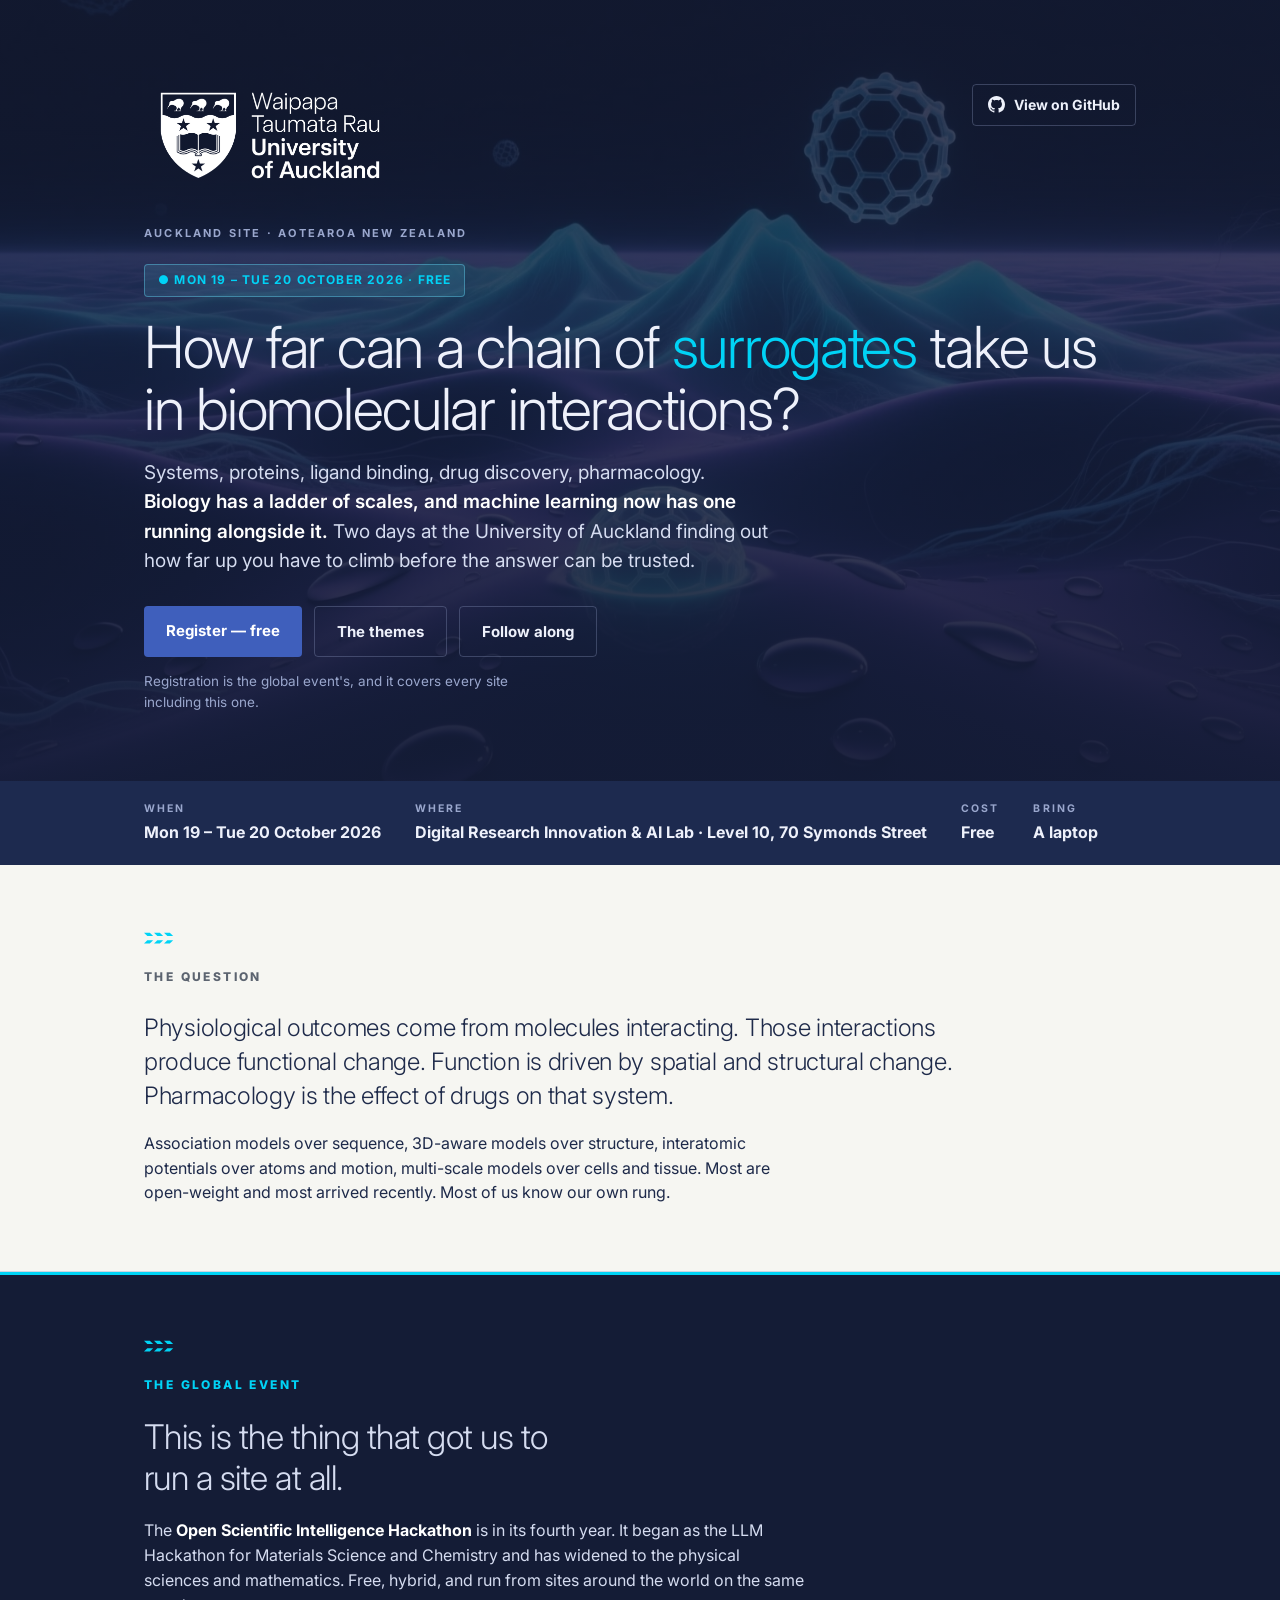
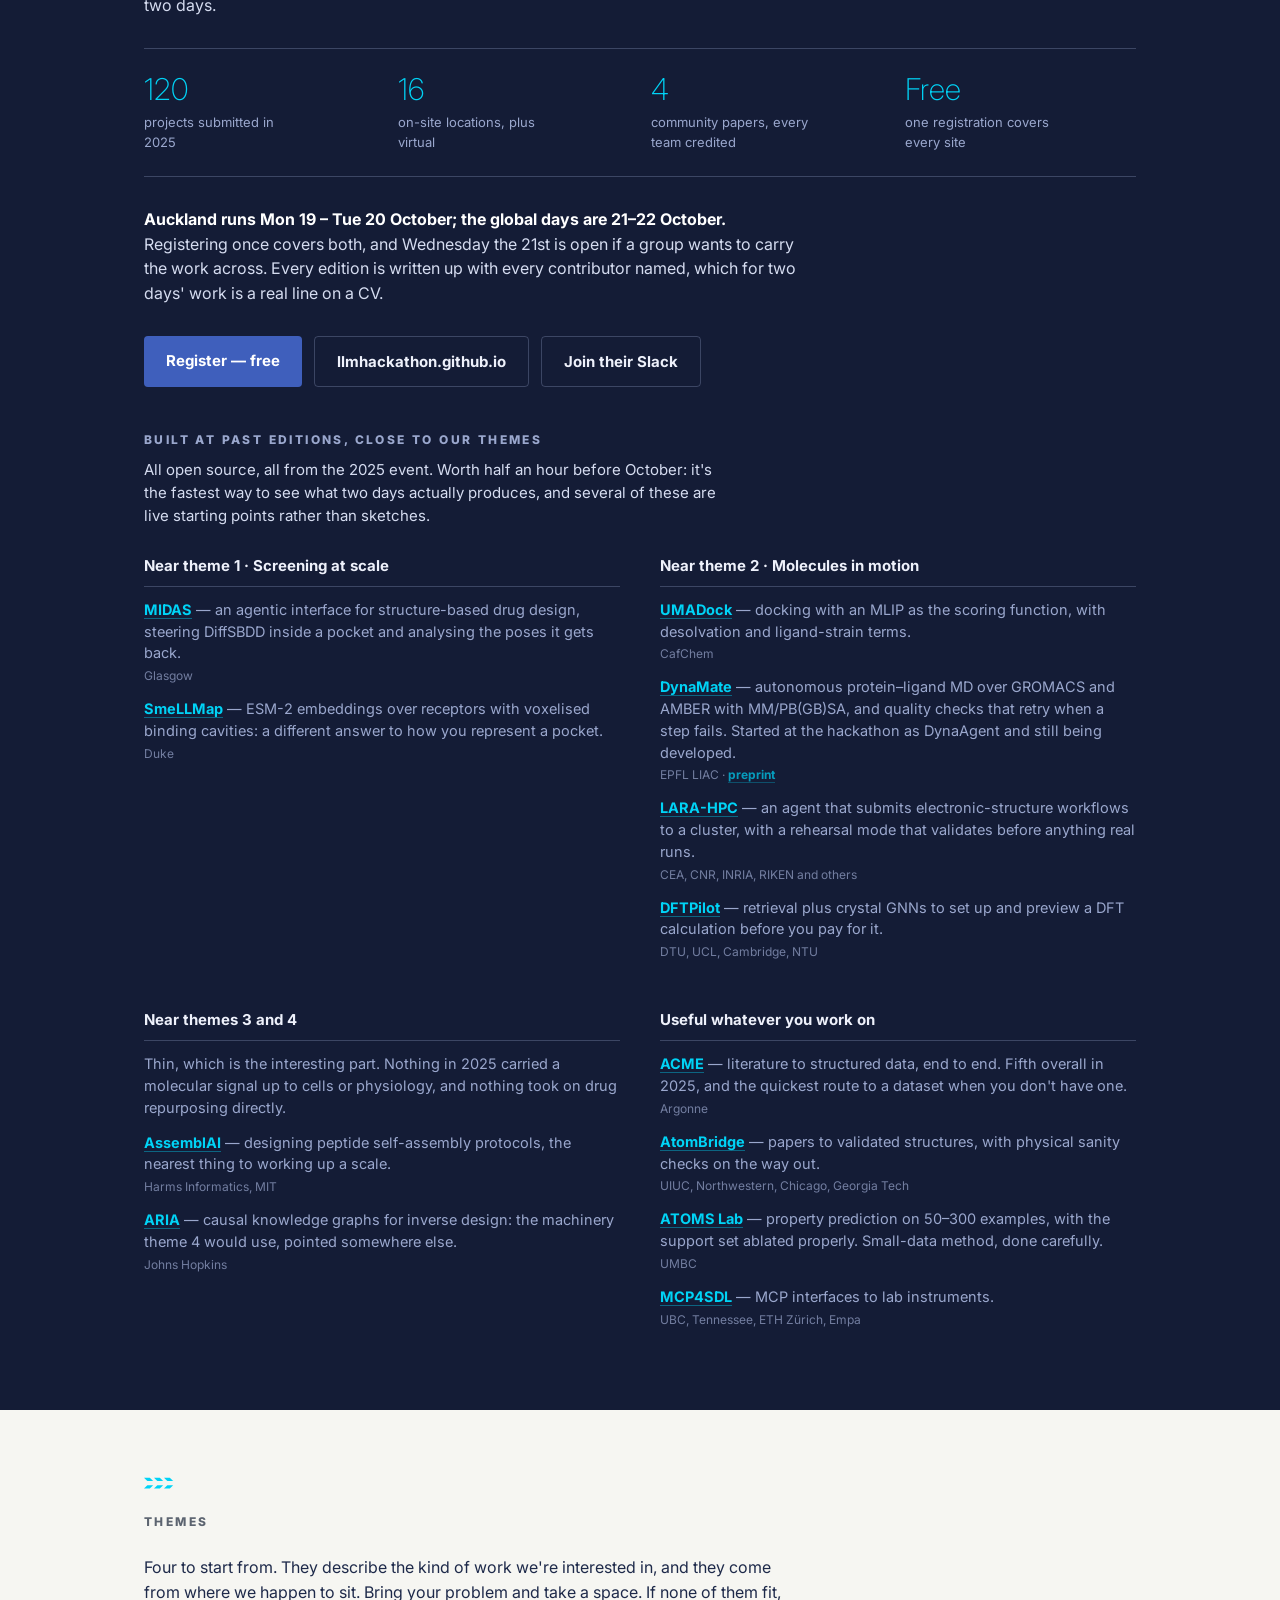
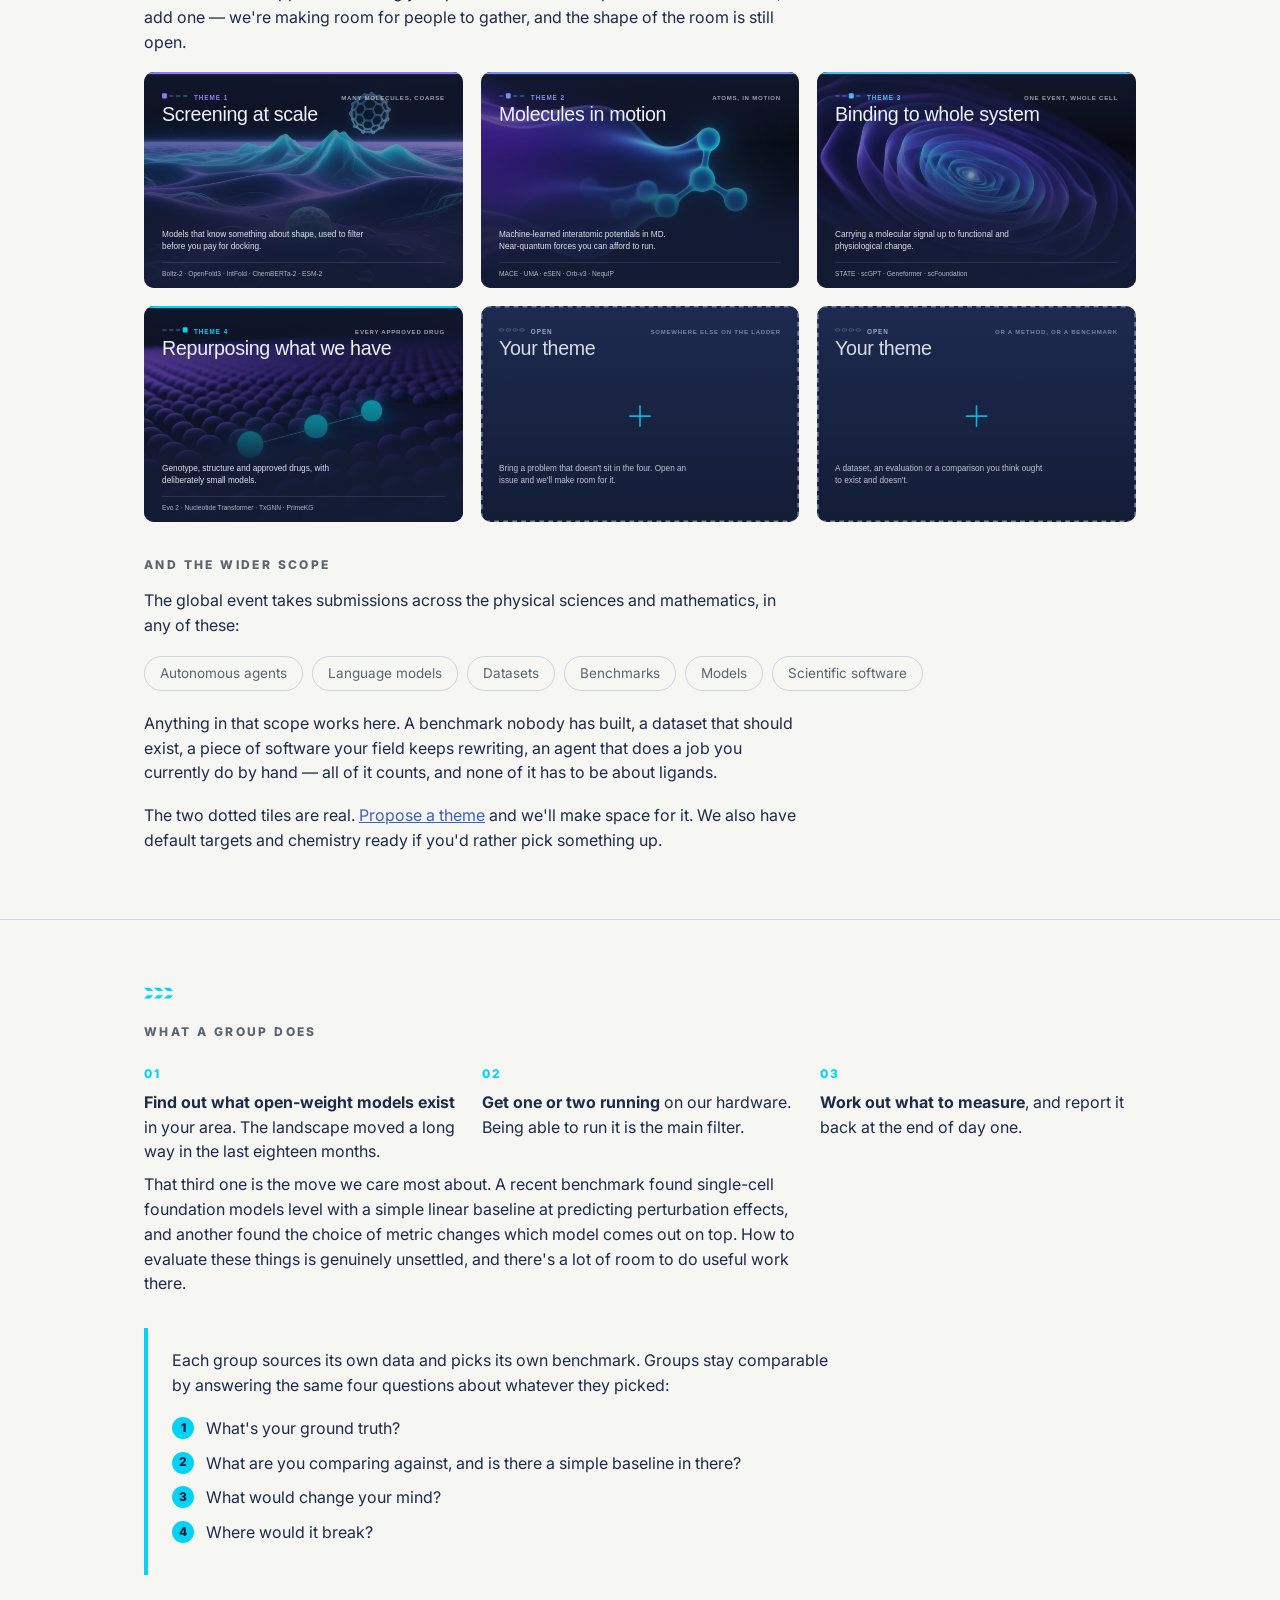
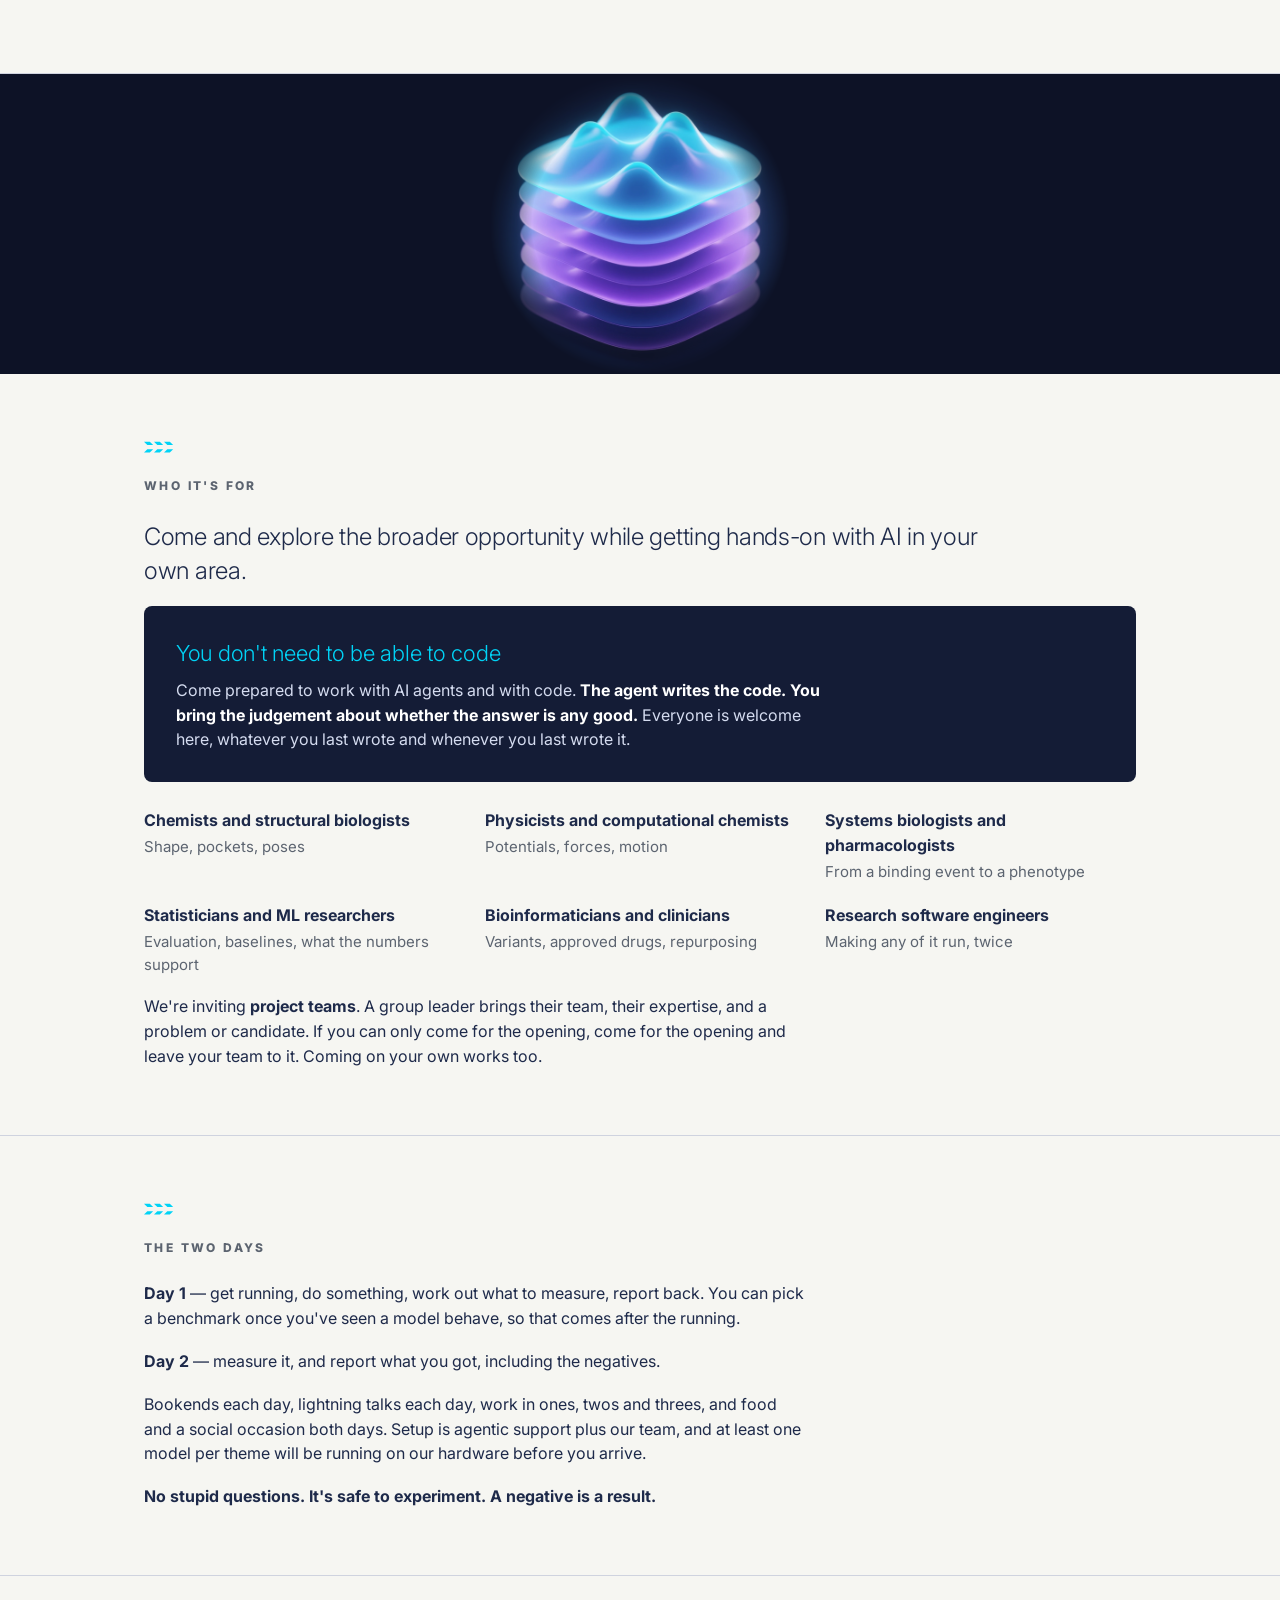
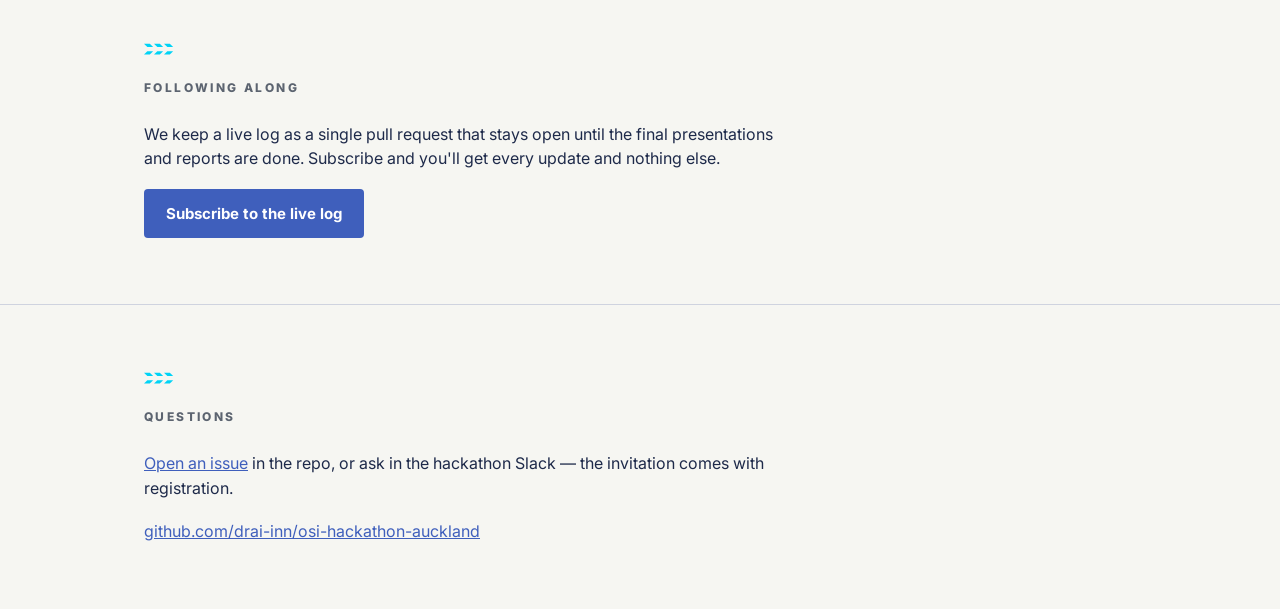
==== outreach/site/index.html @ de449577 "One rule for the page's sections, and a repo link at the top Four of nine sections had no id, attrib" ====
<!DOCTYPE html>
<html lang="en">
<head>
<meta charset="utf-8">
<meta name="viewport" content="width=device-width, initial-scale=1">
<title>OSI Hackathon — Auckland Hub</title>
<meta name="description" content="Can AI tell two near-identical drug targets apart? The Auckland hub of the global Open Scientific Intelligence Hackathon, 19–20 October 2026.">
<link rel="preconnect" href="https://fonts.googleapis.com">
<link href="https://fonts.googleapis.com/css2?family=Inter:wght@200;300;400;600;700;800&display=swap" rel="stylesheet">
<style>
/* Palette and type inherited from llmhackathon.github.io — see ../brand/README.md */
:root{
  --panel-bg:#141C36;
  --void:#141C36; --void-deep:#0D1226; --void-panel:#1D2A4F;
  --bg-top:#F6F6F2; --bg-bot:#DFE3EE;
  --ink:#1E2A4A; --ink-deep:#142042; --ink-soft:#5C6470;
  --on-void:#EEF1FB; --on-void-soft:#9AA7CD; --line-on-void:rgba(154,167,205,.30);
  --line:rgba(186,193,214,.65);
  --action:#3F5FBC; --action-hover:#314C98; --on-action:#fff; --gold:#C79A4D;
  --uoa-navy:#0C0C48; --south:#00D3F6; --south-soft:#5EC9E8;
  --font:Inter,"Helvetica Neue",Arial,sans-serif;
}
/* The dark surfaces stay dark in both modes; what flips is the page ground and
   the ink on it. A logo sitting on a surface that flips has to flip with it —
   see .uoa-logo-swap below. The one on the hero does not, because the hero is
   dark either way. */
@media (prefers-color-scheme: dark){
  :root{
    --bg-top:#0E1630; --bg-bot:#0A1024;
    --ink:#E3E9F8; --ink-deep:#F3F6FF; --ink-soft:#97A4C8;
    --line:rgba(154,167,205,.22);
    /* The accent goes light in dark mode, so the text on it has to go dark. */
    --action:#5EC9E8; --action-hover:#93DDF2; --on-action:#0D1226;
    /* The page ground goes dark, so the global panel has to come up to stay a
       panel rather than merging with it. */
    --panel-bg:#1A2444;
  }
}
*{box-sizing:border-box;margin:0;padding:0}
html{scroll-behavior:smooth}
body{font-family:var(--font);color:var(--ink);background:var(--bg-top);line-height:1.55;
  -webkit-font-smoothing:antialiased}
/* One container width everywhere, so every left edge on the page lines up. */
.wrap{max-width:1040px;margin:0 auto;padding:0 24px}
a{color:var(--action)}

/* hero */
header{background:var(--void);color:var(--on-void);padding:76px 0 68px;position:relative;overflow:hidden}
/* terrain.webp sits behind the hero. Collateral, not a depiction of anything. */
header::before{content:'';position:absolute;inset:0;background:url(../imagery/terrain.webp) center/cover;
  opacity:.5}
header::after{content:'';position:absolute;inset:0;background:linear-gradient(180deg,
  rgba(20,28,54,.72) 0%, rgba(20,28,54,.55) 40%, rgba(20,28,54,.9) 100%)}
header .wrap{position:relative;z-index:1}
.eyebrow{display:flex;align-items:center;gap:12px;flex-wrap:wrap;
  font-size:11px;letter-spacing:.2em;text-transform:uppercase;font-weight:700;
  color:var(--on-void-soft);margin-bottom:22px}
.badge{display:inline-flex;align-items:center;gap:8px;background:rgba(94,201,232,.14);
  border:1px solid rgba(94,201,232,.45);color:var(--south);padding:6px 13px;border-radius:4px;
  font-size:12px;font-weight:700;letter-spacing:.1em;text-transform:uppercase;margin-bottom:20px}
h1{font-size:clamp(33px,6.2vw,58px);font-weight:300;letter-spacing:-.022em;line-height:1.06;
  margin-bottom:18px;position:relative}
h1 em{font-style:normal;color:var(--south)}
.lede{font-size:clamp(16px,2.1vw,19px);max-width:52ch;color:#D5DCF0;position:relative}
.lede b{color:#fff;font-weight:600}
.cta{display:flex;gap:12px;flex-wrap:wrap;margin-top:30px;position:relative}
.btn{display:inline-block;padding:13px 22px;border-radius:4px;font-weight:700;
  text-decoration:none;font-size:15px}
.btn-primary{background:var(--action);color:var(--on-action)}
.btn-primary:hover{background:var(--action-hover);color:var(--on-action)}
.btn-ghost{border:1px solid var(--line-on-void);color:var(--on-void)}
.btn-ghost:hover{border-color:var(--south);color:var(--south)}

/* facts strip */
.facts{background:var(--void-panel);color:var(--on-void);padding:20px 0}
.facts .wrap{display:flex;gap:34px;flex-wrap:wrap}
.fact .k{font-size:10.5px;letter-spacing:.2em;text-transform:uppercase;color:var(--on-void-soft);
  font-weight:700;margin-bottom:3px}
.fact .v{font-size:16px;font-weight:700}

section{padding:66px 0;border-bottom:1px solid var(--line)}
section:last-of-type{border-bottom:none}
h2{font-size:12px;letter-spacing:.2em;text-transform:uppercase;font-weight:800;
  color:var(--ink-soft);margin-bottom:24px}
/* The Waipapa Taumata Rau motif. Sits on its own line with clear air above and
   below it, nothing inline beside it, one per section. ../brand/uoa-motif.svg */
.uoa-motif{width:30px;display:block;margin:0 0 22px}

/* Waipapa Taumata Rau · University of Auckland. Top left of the page, with the
   key message left-aligned under it, per the UoA placement guidance. The crest
   is never separated from the wordmark and the mark is never recoloured, so a
   change of surface means a change of file: navy on light, reversed on dark.
   The supplied files carry their own clear space, so nothing sits inside it. */
.uoa-logo{display:block;width:252px;height:auto;margin:0}
/* Logo left, repo right, on one line above the message. */
.topbar{display:flex;align-items:flex-start;justify-content:space-between;gap:18px;
  flex-wrap:wrap;margin-bottom:30px}
.repo-cta{display:inline-flex;align-items:center;gap:9px;flex-shrink:0;margin-top:8px;
  border:1px solid var(--line-on-void);border-radius:4px;padding:9px 15px;
  color:var(--on-void);text-decoration:none;font-size:14px;font-weight:700}
.repo-cta:hover{border-color:var(--south);color:var(--south)}
.repo-cta svg{width:17px;height:17px;fill:currentColor;flex-shrink:0}
@media(max-width:600px){
  .uoa-logo{width:198px}
  .topbar{margin-bottom:24px}
  .repo-cta{font-size:13px;padding:8px 13px}
}
h3{font-size:23px;font-weight:300;letter-spacing:-.012em;margin-bottom:8px}
p{max-width:66ch;margin:0 0 18px}
p:last-child{margin-bottom:0}
.big{font-size:24px;font-weight:300;letter-spacing:-.012em;max-width:56ch;line-height:1.42}
.q{border-left:4px solid var(--south);padding:20px 0 20px 24px;margin:32px 0}

.who{display:grid;grid-template-columns:repeat(auto-fit,minmax(min(250px,100%),1fr));gap:20px 30px}
.who .r .d{font-weight:700;margin-bottom:2px}
.who .r .t{color:var(--ink-soft);font-size:15px}

.newcomer{background:var(--void);color:var(--on-void);border-radius:8px;padding:30px 32px;margin:14px 0 26px}
.newcomer h3{color:var(--south);font-size:22px}
.newcomer p{color:#D5DCF0;margin-bottom:0}
.newcomer b{color:#fff}

  text-decoration:none;color:inherit;display:block}
.card:hover{border-color:var(--action)}
.card .n{font-size:10.5px;letter-spacing:.18em;text-transform:uppercase;color:var(--action);
  font-weight:800;margin-bottom:7px}
.card .h{font-weight:700;margin-bottom:5px}
.card .b{font-size:14.5px;color:var(--ink-soft)}

details{border-bottom:1px solid var(--line);padding:14px 0}
summary{cursor:pointer;font-weight:700;list-style:none}
summary::-webkit-details-marker{display:none}
summary::before{content:"+ ";color:var(--action);font-weight:800}
details[open] summary::before{content:"– "}
details p{margin:10px 0 0;color:var(--ink-soft)}

footer{background:var(--void-deep);color:var(--on-void-soft);padding:36px 0;font-size:14px}
footer a{color:var(--south)}
footer .r{margin-top:10px;font-size:12.5px;opacity:.75;max-width:70ch}
@media(max-width:600px){ header{padding:44px 0 40px} section{padding:46px 0}
  .wrap{padding:0 18px} }
.cta-note{margin-top:14px;font-size:13.5px;color:var(--on-void-soft);max-width:44ch;position:relative}
/* The global event. A dark full-bleed panel between the question and the
   themes: it is the thing that brought this site into being, so it reads
   before our own framing rather than after it. */
.global{background:var(--panel-bg);color:var(--on-void);border:none;
  border-top:3px solid var(--south);padding:64px 0 68px}
.global h2{color:var(--south);margin-bottom:22px}
.global p{color:#D5DCF0}
.global b{color:#fff}
.global a{color:var(--south)}
/* .global a is more specific than .btn-*, so the buttons in that panel need
   their own colours back or they come out cyan-on-blue. */
.global .btn-primary{color:var(--on-action)}
.global .btn-ghost{color:var(--on-void)}
.global .btn-ghost:hover{color:var(--south)}
.g-title{font-size:clamp(25px,3.4vw,34px);font-weight:300;letter-spacing:-.015em;
  line-height:1.2;max-width:22ch;margin-bottom:20px;color:var(--on-void)}
.g-stats{display:grid;grid-template-columns:repeat(auto-fit,minmax(min(150px,100%),1fr));gap:22px;
  margin:30px 0;padding:24px 0;border-top:1px solid var(--line-on-void);
  border-bottom:1px solid var(--line-on-void)}
.g-stats .n{display:block;font-size:30px;font-weight:200;color:var(--south);line-height:1.1}
.g-stats .l{display:block;font-size:13px;color:var(--on-void-soft);margin-top:6px;max-width:20ch}
.g-sub{font-size:12px;letter-spacing:.2em;text-transform:uppercase;font-weight:800;
  color:var(--on-void-soft);margin:44px 0 8px}
.g-note{font-size:15px;color:var(--on-void-soft);max-width:66ch;margin-bottom:26px}
.pgs{display:grid;grid-template-columns:repeat(auto-fit,minmax(min(380px,100%),1fr));
  gap:34px 40px}
.pg h4{font-size:15px;font-weight:700;color:var(--on-void);margin-bottom:12px;
  padding-bottom:9px;border-bottom:1px solid var(--line-on-void)}
.pg ul{list-style:none;margin:0}
.pg li{margin-bottom:13px;font-size:14.5px;line-height:1.5;color:var(--on-void-soft)}
.pg li a{font-weight:700;text-decoration:none;border-bottom:1px solid rgba(0,211,246,.4)}
.pg li a:hover{border-bottom-color:var(--south)}
.pg .src{display:block;font-size:12px;opacity:.7;margin-top:3px}
.areas{display:flex;flex-wrap:wrap;gap:9px;margin:4px 0 20px}
.areas span{border:1px solid var(--line);border-radius:100px;padding:6px 15px;
  font-size:13.5px;color:var(--ink-soft)}
/* Two files, one slot. Use this wherever the logo sits on the page ground
   rather than on a surface that is dark in both modes. */
.uoa-logo-swap .on-dark{display:none}
@media (prefers-color-scheme: dark){
  .uoa-logo-swap .on-light{display:none}
  .uoa-logo-swap .on-dark{display:block}
}
/* theme cards — wraps to one column on a phone */
.cards{display:grid;grid-template-columns:repeat(auto-fit,minmax(min(280px,100%),1fr));gap:18px;margin:6px 0 24px}
.cards img{width:100%;height:auto;display:block;border-radius:10px}
.cards a{display:block;border-radius:10px}
.cards a:hover img{outline:2px solid var(--action);outline-offset:2px;border-radius:10px}
/* A square image cropped into a letterbox strip loses the whole subject, so the
   band is sized to the art and the art is contained inside it. screen blending
   drops the image's own near-black ground into the band's. */
.band{background:var(--void-deep);display:flex;justify-content:center}
.band img{height:300px;width:auto;max-width:100%;object-fit:contain;display:block;
  mix-blend-mode:screen;
  -webkit-mask-image:radial-gradient(closest-side,#000 72%,transparent 100%);
  mask-image:radial-gradient(closest-side,#000 72%,transparent 100%)}
@media(max-width:600px){ .band img{height:210px} }
.steps{display:grid;grid-template-columns:repeat(auto-fit,minmax(min(220px,100%),1fr));gap:22px;margin:4px 0 8px}
.steps .n{color:var(--south);font-weight:800;font-size:12px;letter-spacing:.18em;margin-bottom:6px}
.steps p{margin:0}
.qs{counter-reset:q;list-style:none;margin:6px 0 0}
.qs li{counter-increment:q;position:relative;padding-left:34px;margin-bottom:10px;max-width:62ch}
.qs li::before{content:counter(q);position:absolute;left:0;top:1px;width:22px;height:22px;
  border-radius:50%;background:var(--south);color:var(--void);font-size:12px;font-weight:800;
  display:flex;align-items:center;justify-content:center}
</style>
</head>
<body>

<header>
  <div class="wrap">
    <div class="topbar">
      <img class="uoa-logo" src="../brand/uoa-logo-white.png"
        alt="Waipapa Taumata Rau, University of Auckland">
      <a class="repo-cta" href="https://github.com/drai-inn/osi-hackathon-auckland" target="_blank" rel="noopener">
        <svg viewBox="0 0 16 16" aria-hidden="true"><path d="M8 0c4.42 0 8 3.58 8 8a8.013 8.013 0 0 1-5.45 7.59c-.4.08-.55-.17-.55-.38 0-.27.01-1.13.01-2.2 0-.75-.25-1.23-.54-1.48 1.78-.2 3.65-.88 3.65-3.95 0-.88-.31-1.59-.82-2.15.08-.2.36-1.02-.08-2.12 0 0-.67-.22-2.2.82-.64-.18-1.32-.27-2-.27-.68 0-1.36.09-2 .27-1.53-1.03-2.2-.82-2.2-.82-.44 1.1-.16 1.92-.08 2.12-.51.56-.82 1.28-.82 2.15 0 3.06 1.86 3.75 3.64 3.95-.23.2-.44.55-.51 1.07-.46.21-1.61.55-2.33-.66-.15-.24-.6-.83-1.23-.82-.67.01-.27.38.01.53.34.19.73.9.82 1.13.16.45.68 1.31 2.69.94 0 .67.01 1.3.01 1.49 0 .21-.15.45-.55.38A7.995 7.995 0 0 1 0 8c0-4.42 3.58-8 8-8Z"/></svg>
        <span>View on GitHub</span>
      </a>
    </div>
    <div class="eyebrow">
      <span>Auckland site · Aotearoa New Zealand</span>
    </div>
    <div class="badge">● Mon 19 – Tue 20 October 2026 · Free</div>
    <h1>How far can a chain of <em>surrogates</em> take us in biomolecular interactions?</h1>
    <p class="lede">Systems, proteins, ligand binding, drug discovery, pharmacology. <b>Biology has a
      ladder of scales, and machine learning now has one running alongside it.</b> Two days at the
      University of Auckland finding out how far up you have to climb before the answer can be
      trusted.</p>
    <div class="cta">
      <a class="btn btn-primary" href="https://luma.com/ku88xh92" target="_blank" rel="noopener">Register — free</a>
      <a class="btn btn-ghost" href="#themes">The themes</a>
      <a class="btn btn-ghost" href="#following-along">Follow along</a>
    </div>
    <p class="cta-note">Registration is the global event's, and it covers every site including
      this one.</p>
  </div>
</header>

<div class="facts"><div class="wrap">
  <div class="fact"><div class="k">When</div><div class="v">Mon 19 – Tue 20 October 2026</div></div>
  <div class="fact"><div class="k">Where</div><div class="v">Digital Research Innovation &amp; AI Lab · Level 10, 70 Symonds Street</div></div>
  <div class="fact"><div class="k">Cost</div><div class="v">Free</div></div>
  <div class="fact"><div class="k">Bring</div><div class="v">A laptop</div></div>
</div></div>

<section id="the-question"><div class="wrap">
  <svg class="uoa-motif" viewBox="0 0 36 18" aria-hidden="true"><g fill="#00D3F6"><path d="M0 2h7l4 4H4z"/><path d="M12 2h7l4 4h-7z"/><path d="M24 2h7l4 4h-7z"/><path d="M4 11h7l-4 4H0z"/><path d="M16 11h7l-4 4h-7z"/><path d="M28 11h7l-4 4h-7z"/></g></svg>
  <h2>The question</h2>
  <p class="big">Physiological outcomes come from molecules interacting. Those interactions produce
    functional change. Function is driven by spatial and structural change. Pharmacology is the
    effect of drugs on that system.</p>
  <p>Association models over sequence, 3D-aware models over structure, interatomic potentials over
    atoms and motion, multi-scale models over cells and tissue. Most are open-weight and most
    arrived recently. Most of us know our own rung.</p>
</div></section>

<section id="the-global-event" class="global"><div class="wrap">
  <svg class="uoa-motif" viewBox="0 0 36 18" aria-hidden="true"><g fill="#00D3F6"><path d="M0 2h7l4 4H4z"/><path d="M12 2h7l4 4h-7z"/><path d="M24 2h7l4 4h-7z"/><path d="M4 11h7l-4 4H0z"/><path d="M16 11h7l-4 4h-7z"/><path d="M28 11h7l-4 4h-7z"/></g></svg>
  <h2>The global event</h2>
  <p class="g-title">This is the thing that got us to run a site at all.</p>
  <p>The <b>Open Scientific Intelligence Hackathon</b> is in its fourth year. It began as the LLM
    Hackathon for Materials Science and Chemistry and has widened to the physical sciences and
    mathematics. Free, hybrid, and run from sites around the world on the same two days.</p>
  <div class="g-stats">
    <div><span class="n">120</span><span class="l">projects submitted in 2025</span></div>
    <div><span class="n">16</span><span class="l">on-site locations, plus virtual</span></div>
    <div><span class="n">4</span><span class="l">community papers, every team credited</span></div>
    <div><span class="n">Free</span><span class="l">one registration covers every site</span></div>
  </div>
  <p><b>Auckland runs Mon 19 – Tue 20 October; the global days are 21–22 October.</b> Registering
    once covers both, and Wednesday the 21st is open if a group wants to carry the work across.
    Every edition is written up with every contributor named, which for two days' work is a real
    line on a CV.</p>
  <div class="cta">
    <a class="btn btn-primary" href="https://luma.com/ku88xh92" target="_blank" rel="noopener">Register — free</a>
    <a class="btn btn-ghost" href="https://llmhackathon.github.io/" target="_blank" rel="noopener">llmhackathon.github.io</a>
    <a class="btn btn-ghost" href="https://join.slack.com/t/llmsformateri-0lw8517/shared_invite/zt-3df7bc0z5-I6odHw8eHaBbtHqsGxqz0Q" target="_blank" rel="noopener">Join their Slack</a>
  </div>

  <h3 class="g-sub">Built at past editions, close to our themes</h3>
  <p class="g-note">All open source, all from the 2025 event. Worth half an hour before October:
    it's the fastest way to see what two days actually produces, and several of these are live
    starting points rather than sketches.</p>
  <div class="pgs">
    <div class="pg">
      <h4>Near theme 1 · Screening at scale</h4>
      <ul>
        <li><a href="https://github.com/pagel-s/MIDAS" target="_blank" rel="noopener">MIDAS</a> — an agentic interface for
          structure-based drug design, steering DiffSBDD inside a pocket and analysing the poses it
          gets back.<span class="src">Glasgow</span></li>
        <li><a href="https://github.com/Justice-Lu/spatialESM_OdorClassification" target="_blank" rel="noopener">SmeLLMap</a> —
          ESM-2 embeddings over receptors with voxelised binding cavities: a different answer to how
          you represent a pocket.<span class="src">Duke</span></li>
      </ul>
    </div>
    <div class="pg">
      <h4>Near theme 2 · Molecules in motion</h4>
      <ul>
        <li><a href="https://github.com/MauricioCafiero/UMADock" target="_blank" rel="noopener">UMADock</a> — docking with an
          MLIP as the scoring function, with desolvation and ligand-strain terms.<span class="src">CafChem</span></li>
        <li><a href="https://github.com/schwallergroup/DynaMate" target="_blank" rel="noopener">DynaMate</a> — autonomous
          protein–ligand MD over GROMACS and AMBER with MM/PB(GB)SA, and quality checks that retry
          when a step fails. Started at the hackathon as DynaAgent and still being developed.<span class="src">EPFL LIAC · <a href="https://arxiv.org/abs/2512.10034" target="_blank" rel="noopener">preprint</a></span></li>
        <li><a href="https://github.com/BigDFT-group/llm-hackathon-2025" target="_blank" rel="noopener">LARA-HPC</a> — an agent
          that submits electronic-structure workflows to a cluster, with a rehearsal mode that
          validates before anything real runs.<span class="src">CEA, CNR, INRIA, RIKEN and others</span></li>
        <li><a href="https://github.com/chiku-parida/DFTPilot" target="_blank" rel="noopener">DFTPilot</a> — retrieval plus
          crystal GNNs to set up and preview a DFT calculation before you pay for it.<span class="src">DTU, UCL, Cambridge, NTU</span></li>
      </ul>
    </div>
    <div class="pg">
      <h4>Near themes 3 and 4</h4>
      <ul>
        <li>Thin, which is the interesting part. Nothing in 2025 carried a molecular signal up to
          cells or physiology, and nothing took on drug repurposing directly.</li>
        <li><a href="https://github.com/ndharms/peptide-agent" target="_blank" rel="noopener">AssemblAI</a> — designing peptide
          self-assembly protocols, the nearest thing to working up a scale.<span class="src">Harms Informatics, MIT</span></li>
        <li><a href="https://github.com/yicao-elina/LLM4Chem-Explainable-synthesis" target="_blank" rel="noopener">ARIA</a> —
          causal knowledge graphs for inverse design: the machinery theme 4 would use, pointed
          somewhere else.<span class="src">Johns Hopkins</span></li>
      </ul>
    </div>
    <div class="pg">
      <h4>Useful whatever you work on</h4>
      <ul>
        <li><a href="https://github.com/HassanHarb92/ACME" target="_blank" rel="noopener">ACME</a> — literature to structured
          data, end to end. Fifth overall in 2025, and the quickest route to a dataset when you
          don't have one.<span class="src">Argonne</span></li>
        <li><a href="https://github.com/dpalmer-anl/AtomBridge" target="_blank" rel="noopener">AtomBridge</a> — papers to
          validated structures, with physical sanity checks on the way out.<span class="src">UIUC, Northwestern, Chicago, Georgia Tech</span></li>
        <li><a href="https://github.com/ahaibel/mp-property-analogies" target="_blank" rel="noopener">ATOMS Lab</a> — property
          prediction on 50–300 examples, with the support set ablated properly. Small-data method,
          done carefully.<span class="src">UMBC</span></li>
        <li><a href="https://github.com/ivoryzh/MCP4SDL" target="_blank" rel="noopener">MCP4SDL</a> — MCP interfaces to lab
          instruments.<span class="src">UBC, Tennessee, ETH Zürich, Empa</span></li>
      </ul>
    </div>
  </div>
</div></section>

<section id="themes"><div class="wrap">
  <svg class="uoa-motif" viewBox="0 0 36 18" aria-hidden="true"><g fill="#00D3F6"><path d="M0 2h7l4 4H4z"/><path d="M12 2h7l4 4h-7z"/><path d="M24 2h7l4 4h-7z"/><path d="M4 11h7l-4 4H0z"/><path d="M16 11h7l-4 4h-7z"/><path d="M28 11h7l-4 4h-7z"/></g></svg>
  <h2>Themes</h2>
  <p>Four to start from. They describe the kind of work we're interested in, and they come from
    where we happen to sit. Bring your problem and take a space. If none of them fit, add one —
    we're making room for people to gather, and the shape of the room is still open.</p>
  <div class="cards">
    <img src="../../docs/cards/theme-1.svg" alt="Theme 1, screening at scale: models that know something about shape, used to filter before you pay for docking. Boltz-2, OpenFold3, Chai-1r, IntFold">
    <img src="../../docs/cards/theme-2.svg" alt="Theme 2, molecules in motion: machine-learned interatomic potentials in MD. MACE, UMA, eSEN, Orb-v3, NequIP">
    <img src="../../docs/cards/theme-3.svg" alt="Theme 3, binding to whole system: carrying a molecular signal up to functional and physiological change. STATE, scGPT, Geneformer, scFoundation">
    <img src="../../docs/cards/theme-4.svg" alt="Theme 4, repurposing what we have: genotype, structure and approved drugs with deliberately small models. TxGNN, PrimeKG, lightweight KG embeddings">
    <a href="https://github.com/drai-inn/osi-hackathon-auckland/issues/new?title=Theme%3A%20&amp;body=Four%20themes%20are%20up%20on%20the%20site.%20This%20one%20is%20somewhere%20else.%0A%0A%2A%2AThe%20problem%2C%20and%20roughly%20what%20scale%20it%20sits%20at%2A%2A%0A%0A%0A%2A%2AModels%20or%20methods%20you%27d%20want%20to%20try%2A%2A%0A%0A%0A%2A%2AWho%27s%20coming%20with%20you%2A%2A%0A" target="_blank" rel="noopener"><img src="../../docs/cards/theme-open-1.svg" alt="An open theme. Bring a problem that doesn't sit in the four, and open an issue."></a>
    <a href="https://github.com/drai-inn/osi-hackathon-auckland/issues/new?title=Theme%3A%20&amp;body=Four%20themes%20are%20up%20on%20the%20site.%20This%20one%20is%20somewhere%20else.%0A%0A%2A%2AThe%20problem%2C%20and%20roughly%20what%20scale%20it%20sits%20at%2A%2A%0A%0A%0A%2A%2AModels%20or%20methods%20you%27d%20want%20to%20try%2A%2A%0A%0A%0A%2A%2AWho%27s%20coming%20with%20you%2A%2A%0A" target="_blank" rel="noopener"><img src="../../docs/cards/theme-open-2.svg" alt="An open theme. A dataset, an evaluation or a comparison you think ought to exist."></a>
  </div>
  <h3 class="g-sub" style="color:var(--ink-soft);margin:34px 0 14px">And the wider scope</h3>
  <p>The global event takes submissions across the physical sciences and mathematics, in any of
    these:</p>
  <div class="areas">
    <span>Autonomous agents</span><span>Language models</span><span>Datasets</span>
    <span>Benchmarks</span><span>Models</span><span>Scientific software</span>
  </div>
  <p>Anything in that scope works here. A benchmark nobody has built, a dataset that should exist,
    a piece of software your field keeps rewriting, an agent that does a job you currently do by
    hand — all of it counts, and none of it has to be about ligands.</p>
  <p>The two dotted tiles are real. <a href="https://github.com/drai-inn/osi-hackathon-auckland/issues/new?title=Theme%3A%20&amp;body=Four%20themes%20are%20up%20on%20the%20site.%20This%20one%20is%20somewhere%20else.%0A%0A%2A%2AThe%20problem%2C%20and%20roughly%20what%20scale%20it%20sits%20at%2A%2A%0A%0A%0A%2A%2AModels%20or%20methods%20you%27d%20want%20to%20try%2A%2A%0A%0A%0A%2A%2AWho%27s%20coming%20with%20you%2A%2A%0A" target="_blank" rel="noopener">Propose a theme</a> and we'll make
    space for it. We also have default targets and chemistry ready if you'd rather pick something
    up.</p>
</div></section>

<section id="what-a-group-does"><div class="wrap">
  <svg class="uoa-motif" viewBox="0 0 36 18" aria-hidden="true"><g fill="#00D3F6"><path d="M0 2h7l4 4H4z"/><path d="M12 2h7l4 4h-7z"/><path d="M24 2h7l4 4h-7z"/><path d="M4 11h7l-4 4H0z"/><path d="M16 11h7l-4 4h-7z"/><path d="M28 11h7l-4 4h-7z"/></g></svg>
  <h2>What a group does</h2>
  <div class="steps">
    <div><div class="n">01</div><p><b>Find out what open-weight models exist</b> in your area. The
      landscape moved a long way in the last eighteen months.</p></div>
    <div><div class="n">02</div><p><b>Get one or two running</b> on our hardware. Being able to run
      it is the main filter.</p></div>
    <div><div class="n">03</div><p><b>Work out what to measure</b>, and report it back at the end of
      day one.</p></div>
  </div>
  <p>That third one is the move we care most about. A recent benchmark found single-cell foundation
    models level with a simple linear baseline at predicting perturbation effects, and another found
    the choice of metric changes which model comes out on top. How to evaluate these things is
    genuinely unsettled, and there's a lot of room to do useful work there.</p>
  <div class="q">
    <p>Each group sources its own data and picks its own benchmark. Groups stay comparable by
      answering the same four questions about whatever they picked:</p>
    <ol class="qs">
      <li>What's your ground truth?</li>
      <li>What are you comparing against, and is there a simple baseline in there?</li>
      <li>What would change your mind?</li>
      <li>Where would it break?</li>
    </ol>
  </div>
</div></section>

<div class="band">
  <img src="../imagery/stacked-isosurfaces.webp" alt="">
</div>

<section id="who-its-for"><div class="wrap">
  <svg class="uoa-motif" viewBox="0 0 36 18" aria-hidden="true"><g fill="#00D3F6"><path d="M0 2h7l4 4H4z"/><path d="M12 2h7l4 4h-7z"/><path d="M24 2h7l4 4h-7z"/><path d="M4 11h7l-4 4H0z"/><path d="M16 11h7l-4 4h-7z"/><path d="M28 11h7l-4 4h-7z"/></g></svg>
  <h2>Who it's for</h2>
  <p class="big">Come and explore the broader opportunity while getting hands-on with AI in your own
    area.</p>
  <div class="newcomer">
    <h3>You don't need to be able to code</h3>
    <p>Come prepared to work with AI agents and with code. <b>The agent writes the code. You bring
      the judgement about whether the answer is any good.</b> Everyone is welcome here, whatever you
      last wrote and whenever you last wrote it.</p>
  </div>
  <div class="who">
    <div class="r"><div class="d">Chemists and structural biologists</div><div class="t">Shape, pockets, poses</div></div>
    <div class="r"><div class="d">Physicists and computational chemists</div><div class="t">Potentials, forces, motion</div></div>
    <div class="r"><div class="d">Systems biologists and pharmacologists</div><div class="t">From a binding event to a phenotype</div></div>
    <div class="r"><div class="d">Statisticians and ML researchers</div><div class="t">Evaluation, baselines, what the numbers support</div></div>
    <div class="r"><div class="d">Bioinformaticians and clinicians</div><div class="t">Variants, approved drugs, repurposing</div></div>
    <div class="r"><div class="d">Research software engineers</div><div class="t">Making any of it run, twice</div></div>
  </div>
  <p style="margin-top:18px">We're inviting <b>project teams</b>. A group leader brings their team,
    their expertise, and a problem or candidate. If you can only come for the opening, come for the
    opening and leave your team to it. Coming on your own works too.</p>
</div></section>

<section id="the-two-days"><div class="wrap">
  <svg class="uoa-motif" viewBox="0 0 36 18" aria-hidden="true"><g fill="#00D3F6"><path d="M0 2h7l4 4H4z"/><path d="M12 2h7l4 4h-7z"/><path d="M24 2h7l4 4h-7z"/><path d="M4 11h7l-4 4H0z"/><path d="M16 11h7l-4 4h-7z"/><path d="M28 11h7l-4 4h-7z"/></g></svg>
  <h2>The two days</h2>
  <p><b>Day 1</b> — get running, do something, work out what to measure, report back. You can pick a
    benchmark once you've seen a model behave, so that comes after the running.</p>
  <p><b>Day 2</b> — measure it, and report what you got, including the negatives.</p>
  <p>Bookends each day, lightning talks each day, work in ones, twos and threes, and food and a
    social occasion both days. Setup is agentic support plus our team, and at least one model per
    theme will be running on our hardware before you arrive.</p>
  <p><b>No stupid questions. It's safe to experiment. A negative is a result.</b></p>
</div></section>

<section id="following-along"><div class="wrap">
  <svg class="uoa-motif" viewBox="0 0 36 18" aria-hidden="true"><g fill="#00D3F6"><path d="M0 2h7l4 4H4z"/><path d="M12 2h7l4 4h-7z"/><path d="M24 2h7l4 4h-7z"/><path d="M4 11h7l-4 4H0z"/><path d="M16 11h7l-4 4h-7z"/><path d="M28 11h7l-4 4h-7z"/></g></svg>
  <h2>Following along</h2>
  <p>We keep a live log as a single pull request that stays open until the final presentations and
    reports are done. Subscribe and you'll get every update and nothing else.</p>
  <p><a class="btn btn-primary" href="https://github.com/drai-inn/osi-hackathon-auckland/pull/16" target="_blank" rel="noopener">Subscribe to the live log</a></p>
</div></section>

<section id="questions"><div class="wrap">
  <svg class="uoa-motif" viewBox="0 0 36 18" aria-hidden="true"><g fill="#00D3F6"><path d="M0 2h7l4 4H4z"/><path d="M12 2h7l4 4h-7z"/><path d="M24 2h7l4 4h-7z"/><path d="M4 11h7l-4 4H0z"/><path d="M16 11h7l-4 4h-7z"/><path d="M28 11h7l-4 4h-7z"/></g></svg>
  <h2>Questions</h2>
  <p><a href="https://github.com/drai-inn/osi-hackathon-auckland/issues/new" target="_blank" rel="noopener">Open an issue</a> in the repo, or ask in the
    hackathon Slack — the invitation comes with registration.</p>
  <p><a href="https://github.com/drai-inn/osi-hackathon-auckland" target="_blank" rel="noopener">github.com/drai-inn/osi-hackathon-auckland</a></p>
</div></section>

</body>
</html>
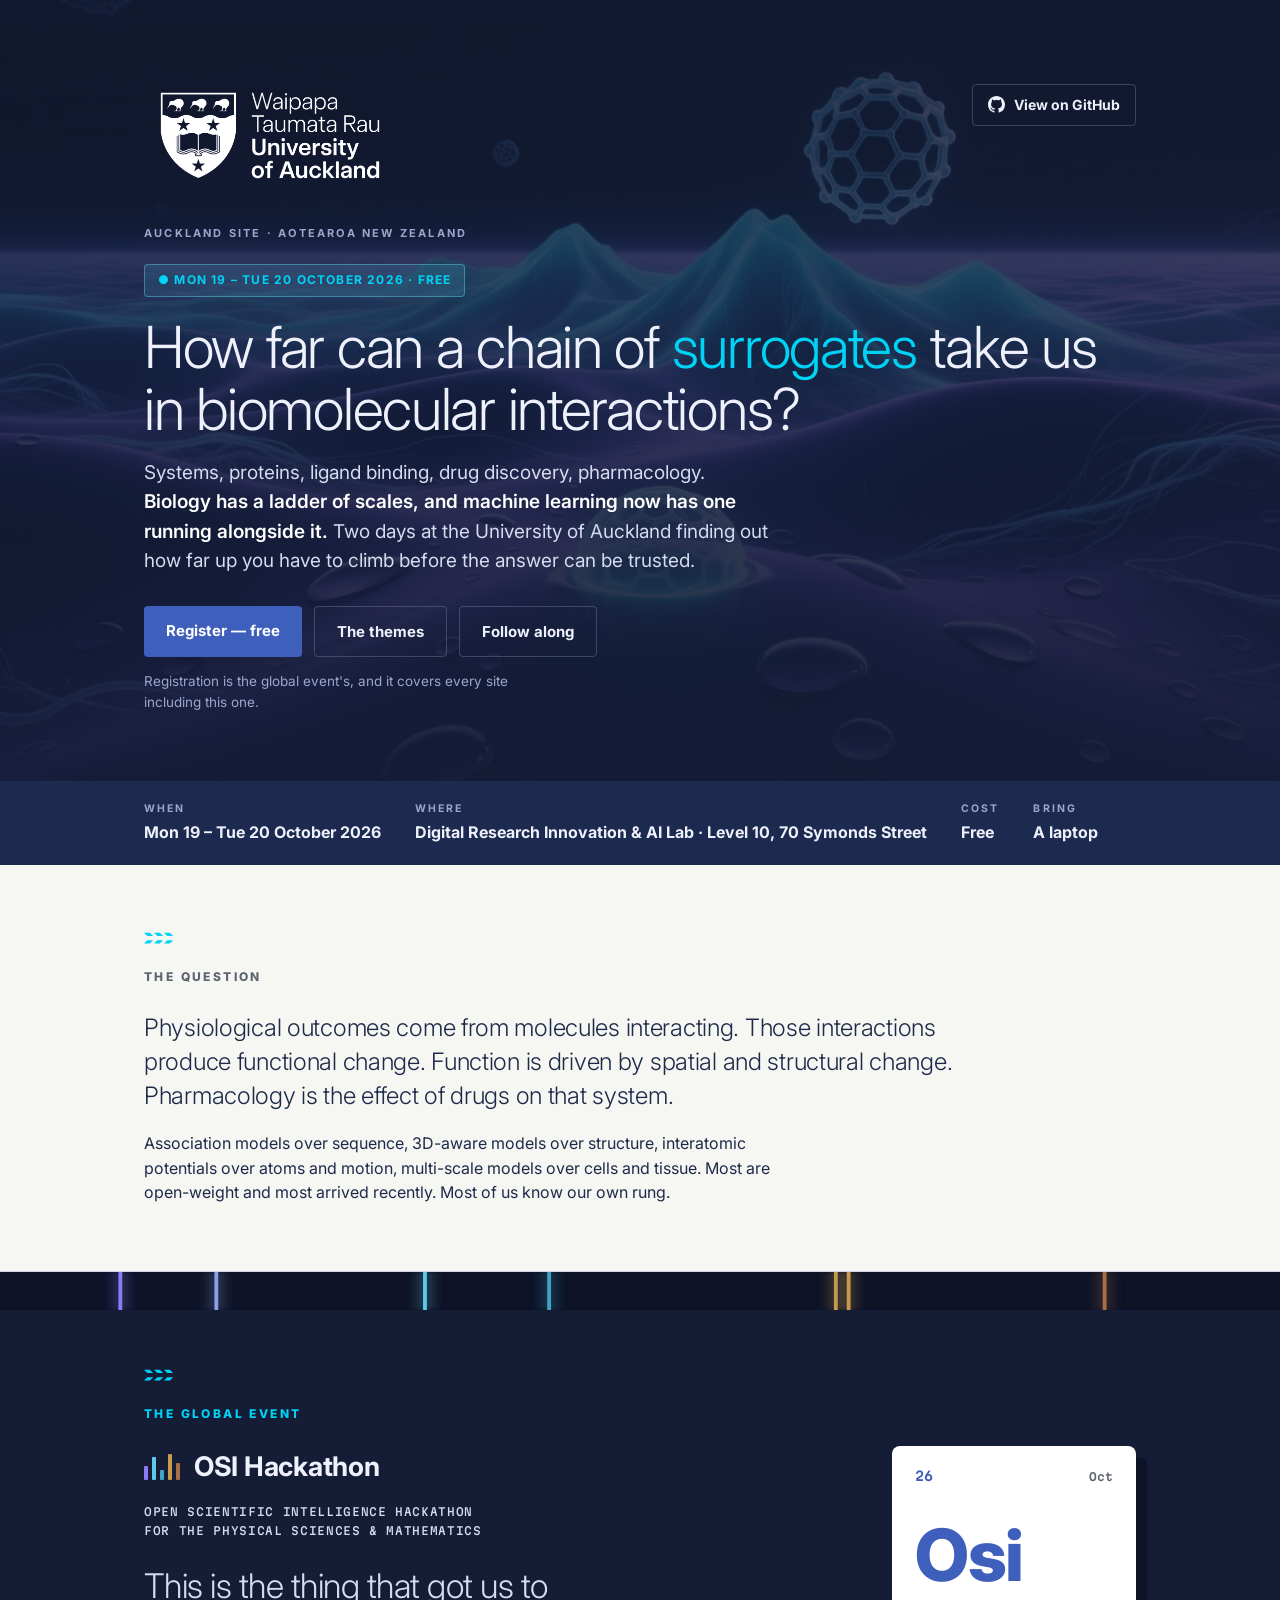
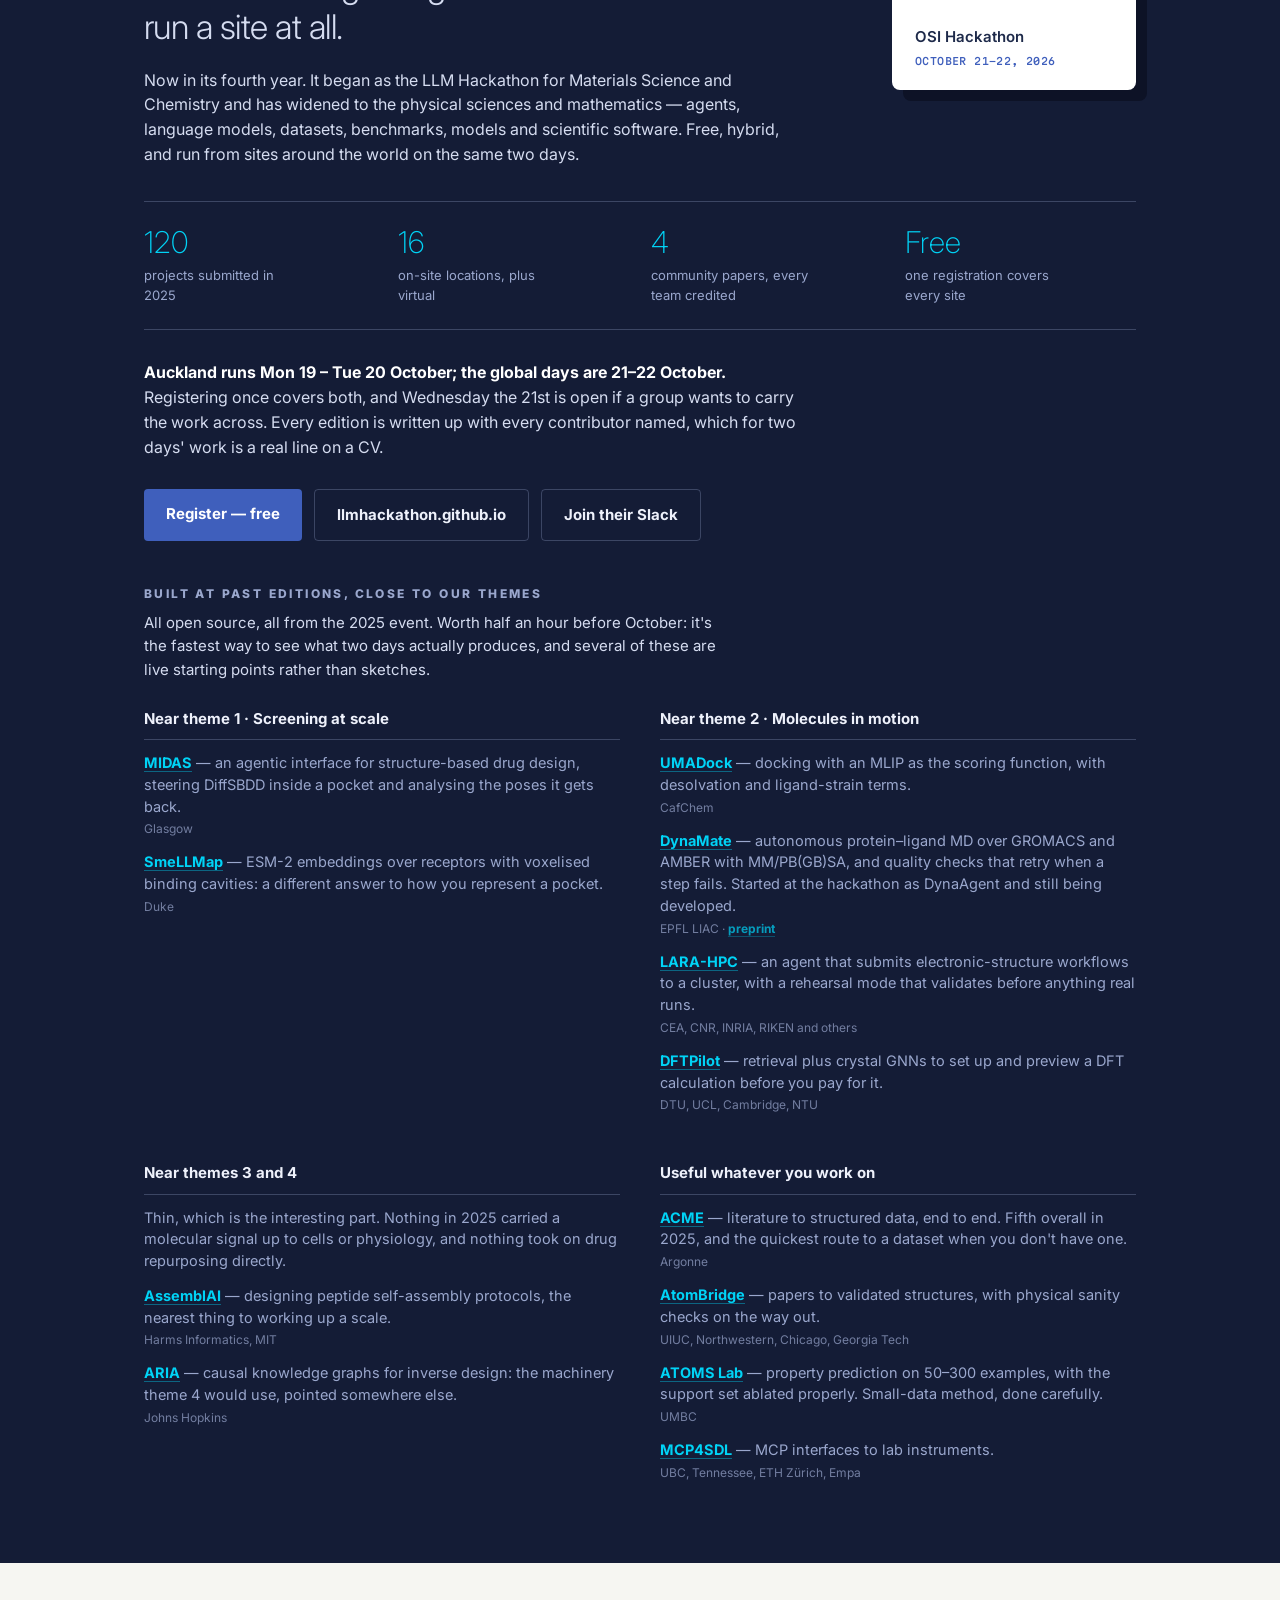
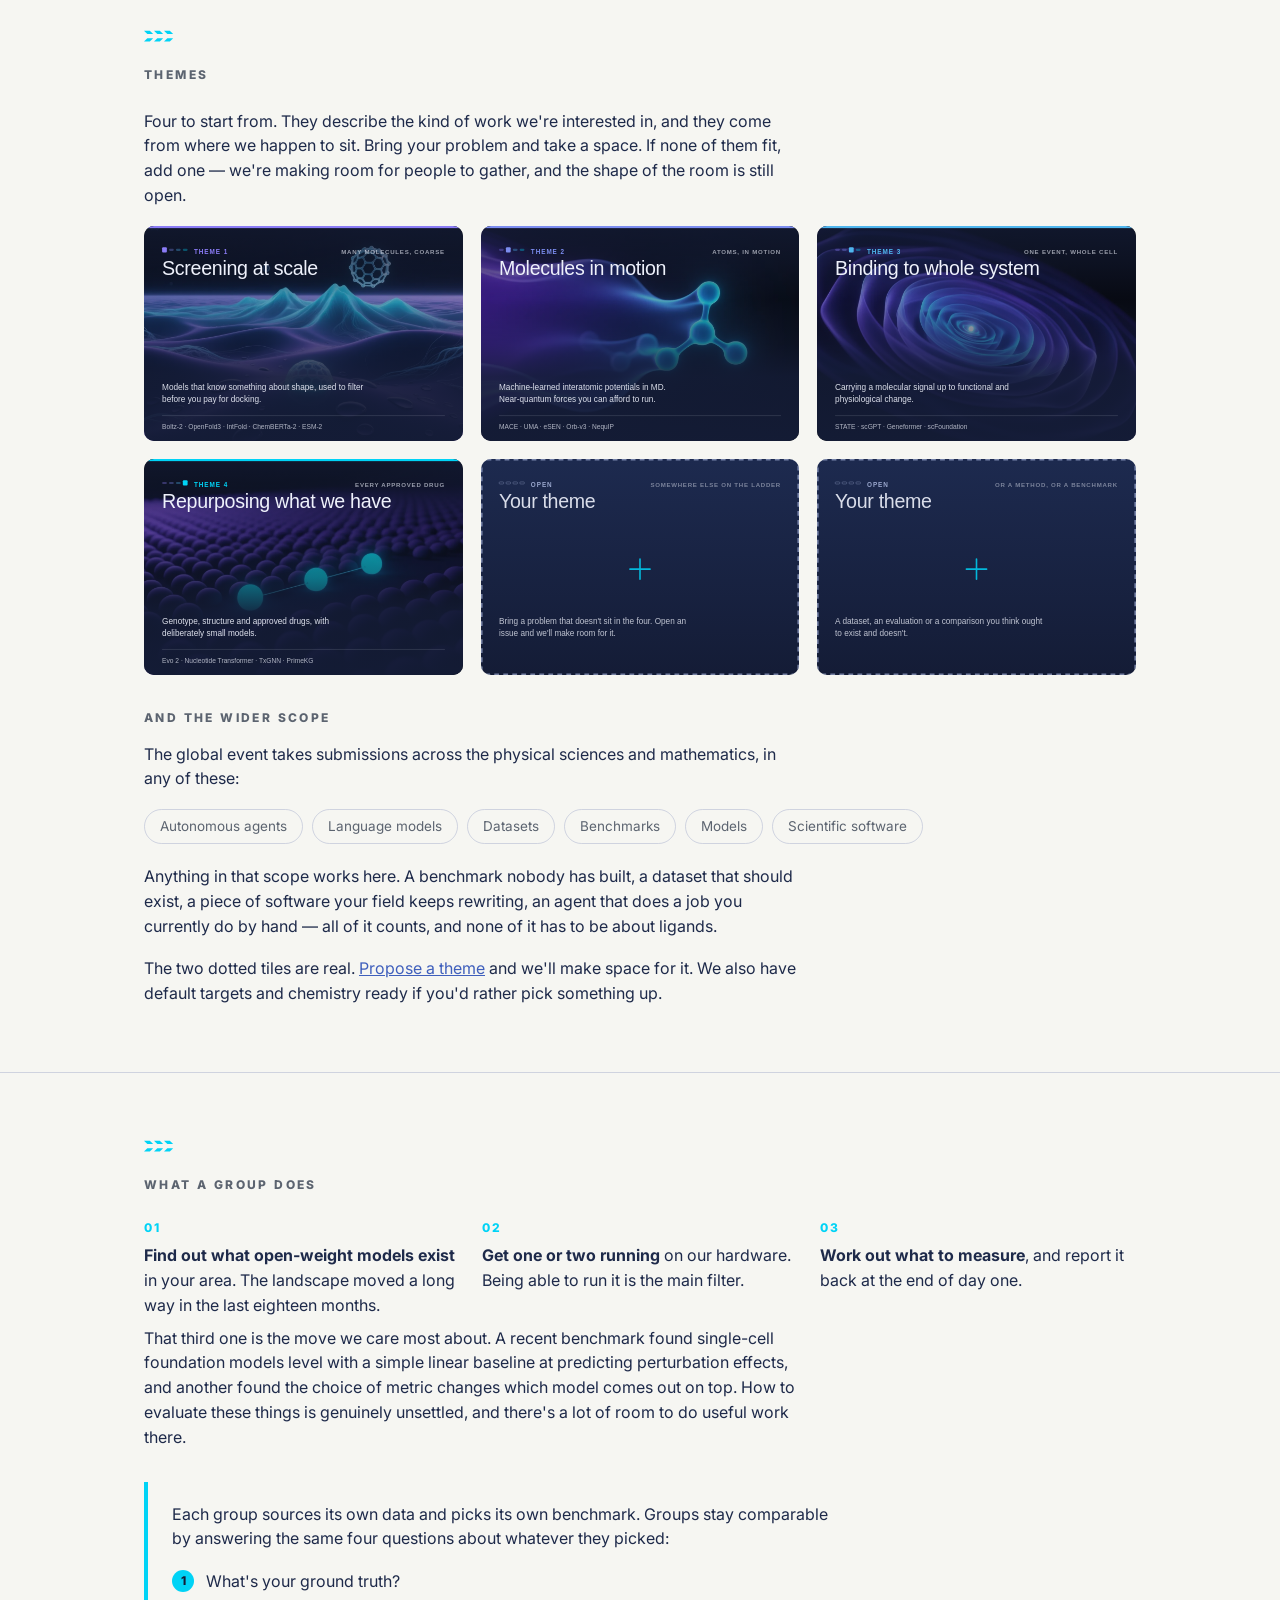
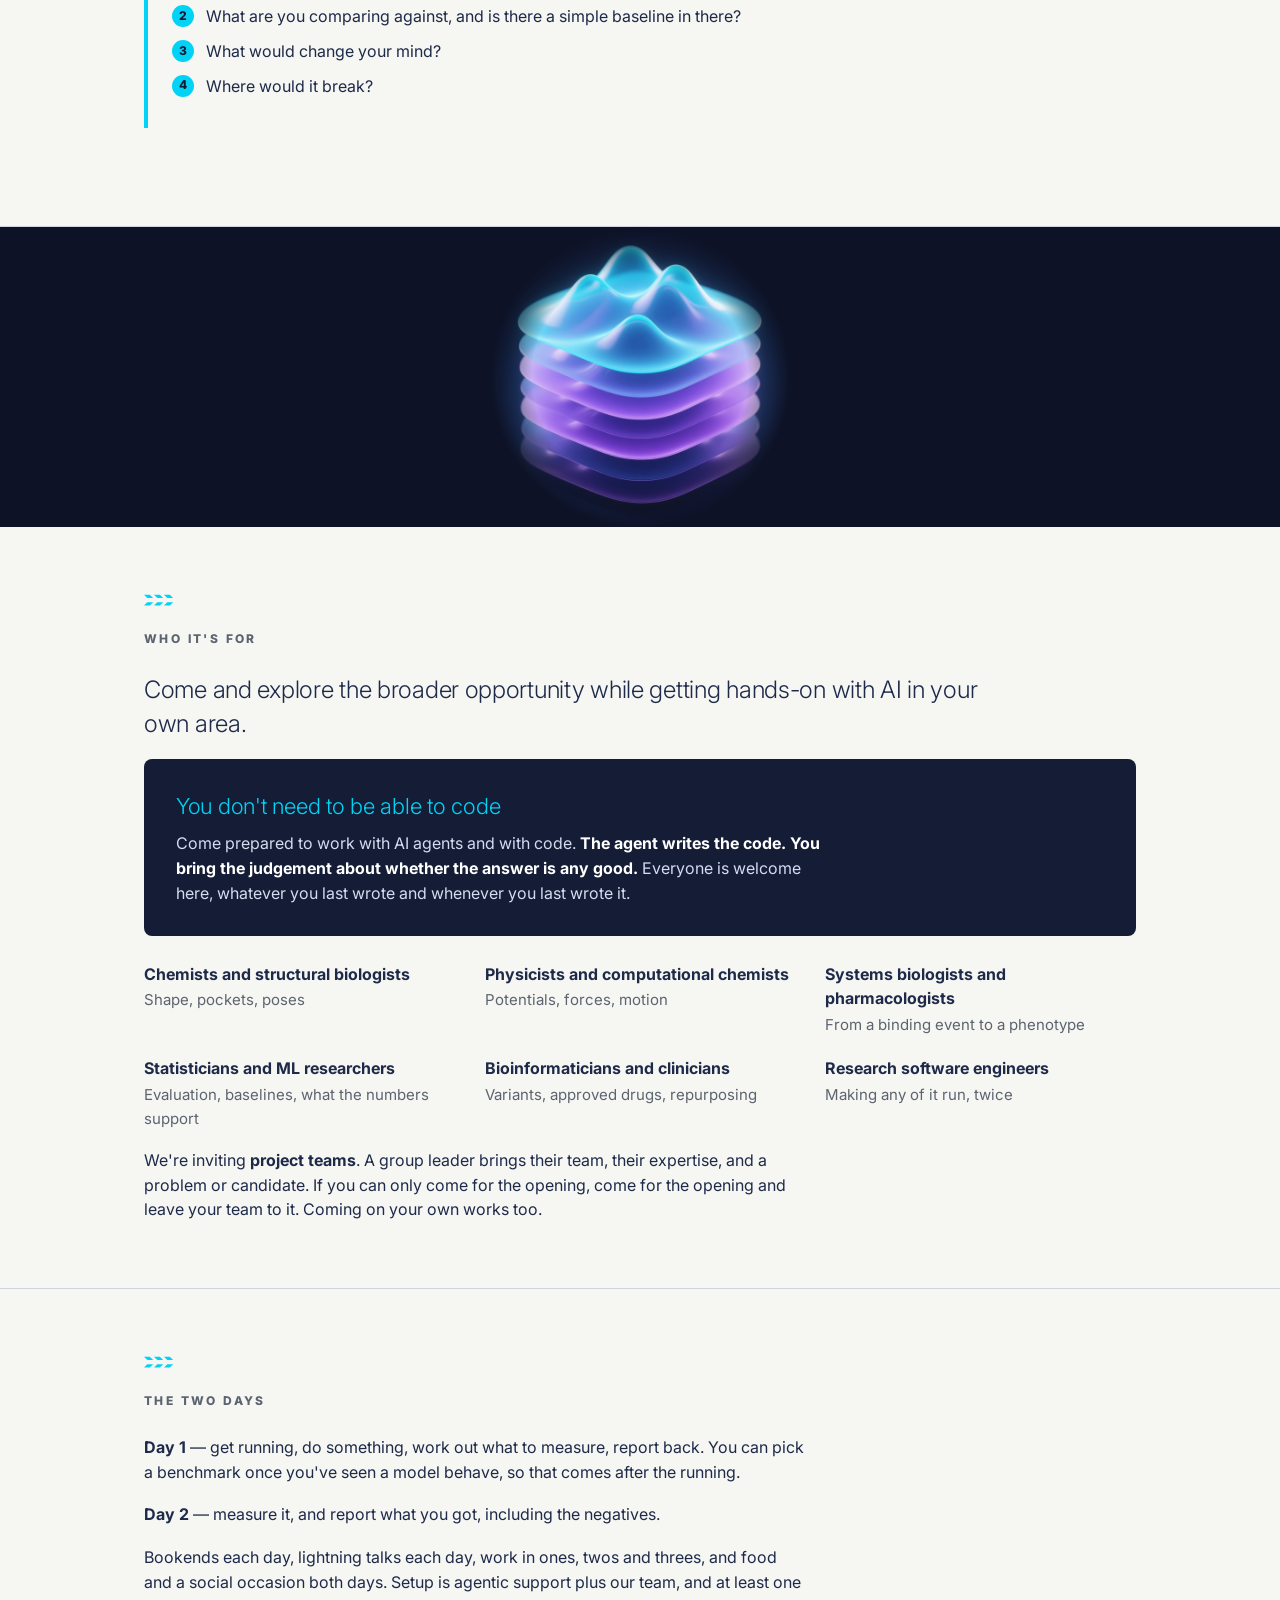
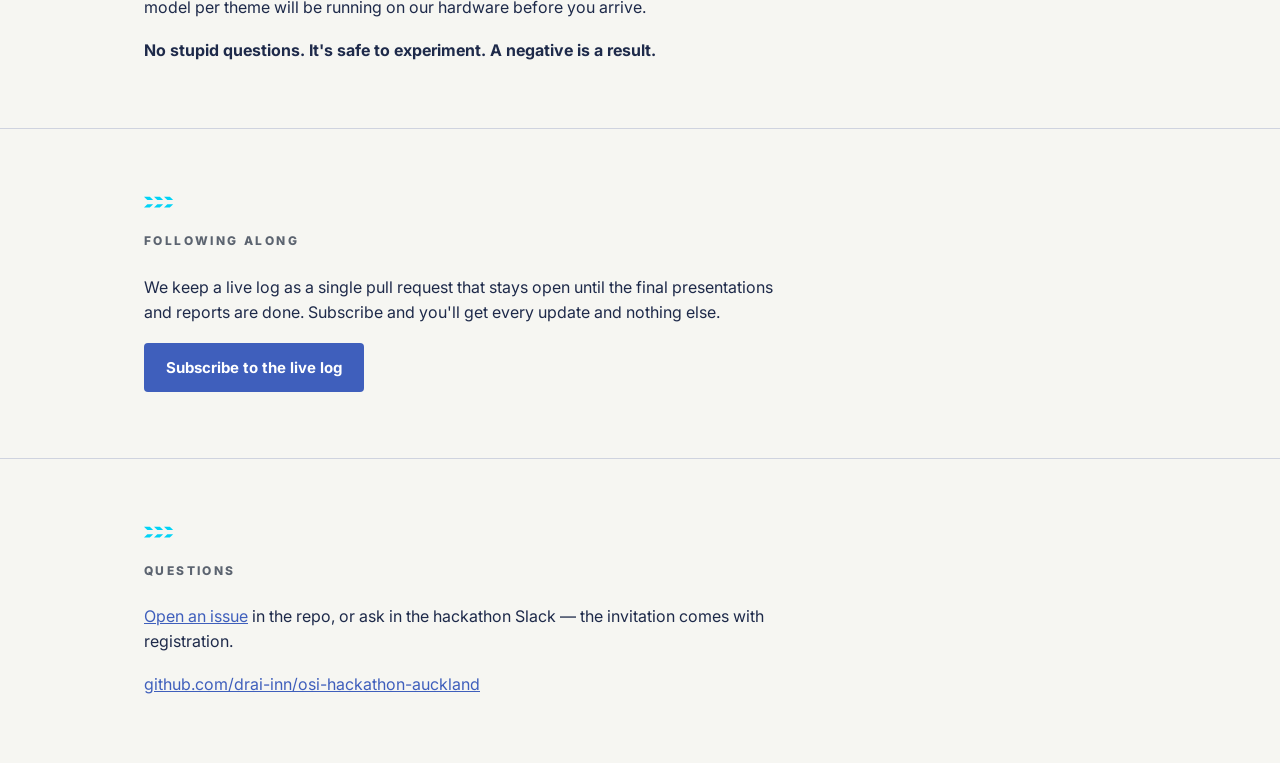
==== commit ddb2005d: "Give the global event their own marks, not a text box The callout said the global event's name and n" ====
--- a/outreach/site/index.html
+++ b/outreach/site/index.html
@@ -5,8 +5,16 @@
 <meta name="viewport" content="width=device-width, initial-scale=1">
 <title>OSI Hackathon — Auckland Hub</title>
 <meta name="description" content="Can AI tell two near-identical drug targets apart? The Auckland hub of the global Open Scientific Intelligence Hackathon, 19–20 October 2026.">
+<!-- The crest alone, which is one of the three places the brand rules allow it
+     to leave the wordmark. The SVG carries its own light/dark switch; the PNGs
+     are flat tiles for browsers that will not take an SVG icon. -->
+<link rel="icon" href="../brand/favicon.svg" type="image/svg+xml">
+<link rel="icon" href="../brand/favicon-32.png" sizes="32x32" type="image/png">
+<link rel="icon" href="../brand/favicon-16.png" sizes="16x16" type="image/png">
+<link rel="apple-touch-icon" href="../brand/apple-touch-icon.png">
+<meta name="theme-color" content="#141C36">
 <link rel="preconnect" href="https://fonts.googleapis.com">
-<link href="https://fonts.googleapis.com/css2?family=Inter:wght@200;300;400;600;700;800&display=swap" rel="stylesheet">
+<link href="https://fonts.googleapis.com/css2?family=Inter:wght@200;300;400;600;700;800&family=Martian+Mono:wght@500;600&display=swap" rel="stylesheet">
 <style>
 /* Palette and type inherited from llmhackathon.github.io — see ../brand/README.md */
 :root{
@@ -19,6 +27,11 @@
   --action:#3F5FBC; --action-hover:#314C98; --on-action:#fff; --gold:#C79A4D;
   --uoa-navy:#0C0C48; --south:#00D3F6; --south-soft:#5EC9E8;
   --font:Inter,"Helvetica Neue",Arial,sans-serif;
+  /* The OSI Hackathon's own spectral palette and second typeface, used only
+     for their marks in the global-event panel. Values from their stylesheet. */
+  --sp-violet:#8B7CF6; --sp-blue:#8AA0E6; --sp-cyan:#5EC9E8; --sp-green:#3FA3C4;
+  --sp-amber:#C79A4D; --sp-red:#A66F44;
+  --font-mono:"Martian Mono","SFMono-Regular",Menlo,monospace;
 }
 /* The dark surfaces stay dark in both modes; what flips is the page ground and
    the ink on it. A logo sitting on a surface that flips has to flip with it —
@@ -143,8 +156,8 @@
 /* The global event. A dark full-bleed panel between the question and the
    themes: it is the thing that brought this site into being, so it reads
    before our own framing rather than after it. */
-.global{background:var(--panel-bg);color:var(--on-void);border:none;
-  border-top:3px solid var(--south);padding:64px 0 68px}
+.global{background:var(--panel-bg);color:var(--on-void);border:none;padding:0 0 68px}
+.global .wrap{padding-top:58px}
 .global h2{color:var(--south);margin-bottom:22px}
 .global p{color:#D5DCF0}
 .global b{color:#fff}
@@ -154,6 +167,70 @@
 .global .btn-primary{color:var(--on-action)}
 .global .btn-ghost{color:var(--on-void)}
 .global .btn-ghost:hover{color:var(--south)}
+
+/* ─── The OSI Hackathon's own marks ────────────────────────────────────────
+   Everything from here to the end of this block belongs to the global event,
+   not to us. The emission lines, the five lockup bars and the edition tile are
+   reproduced from llmhackathon.github.io at their own proportions and colours.
+   This is the one place on the page where a palette other than ours is used,
+   and it is deliberate: the panel should look like them, not like us wearing
+   their name. Check it still matches their site before a release —
+   see ../brand/README.md#the-osi-hackathons-marks */
+
+/* The emission spectrum that runs across the top of their pages. The line
+   positions are real: the hydrogen Balmer series, magnesium, and the sodium D
+   doublet. It replaces the plain cyan rule that used to open this panel. */
+.osi-spectrum{display:block;width:100%;height:38px;background:var(--void-deep)}
+.osi-spectrum line{stroke-width:3;filter:drop-shadow(0 0 6px currentColor)}
+.osi-spectrum .sp-violet{stroke:var(--sp-violet);color:var(--sp-violet)}
+.osi-spectrum .sp-blue{stroke:var(--sp-blue);color:var(--sp-blue)}
+.osi-spectrum .sp-cyan{stroke:var(--sp-cyan);color:var(--sp-cyan)}
+.osi-spectrum .sp-green{stroke:var(--sp-green);color:var(--sp-green)}
+.osi-spectrum .sp-amber{stroke:var(--sp-amber);color:var(--sp-amber)}
+.osi-spectrum .sp-red{stroke:var(--sp-red);color:var(--sp-red)}
+
+/* The lockup: five spectral bars and the wordmark, as it sits in their
+   masthead. Bar heights keep their 10:16:7:18:12 ratio. */
+.osi-lockup{display:inline-flex;align-items:center;gap:14px;text-decoration:none;
+  margin-bottom:14px}
+.global .osi-lockup{color:var(--on-void)}
+.global .osi-lockup:hover{color:#fff}
+.osi-bars{display:inline-flex;align-items:flex-end;gap:4px;height:26px;flex-shrink:0}
+.osi-bars i{display:block;width:4px;border-radius:1px}
+.osi-bars i:nth-child(1){height:14px;background:var(--sp-violet)}
+.osi-bars i:nth-child(2){height:23px;background:var(--sp-cyan)}
+.osi-bars i:nth-child(3){height:10px;background:var(--sp-green)}
+.osi-bars i:nth-child(4){height:26px;background:var(--sp-amber)}
+.osi-bars i:nth-child(5){height:17px;background:var(--sp-red)}
+.osi-word{font-size:27px;font-weight:700;letter-spacing:-.01em}
+.osi-full{font-family:var(--font-mono);font-size:11px;font-weight:500;letter-spacing:.06em;
+  text-transform:uppercase;line-height:1.75;color:var(--on-void-soft);max-width:48ch;
+  margin-bottom:26px}
+
+/* Their edition tile. The tile is paper in both colour schemes, so its text is
+   set in fixed values rather than the variables, which flip. */
+.g-top{display:flex;align-items:flex-start;justify-content:space-between;
+  gap:40px;flex-wrap:wrap;margin-bottom:34px}
+.g-lead{flex:1 1 400px;min-width:0}
+.osi-tile{display:flex;flex-direction:column;flex-shrink:0;width:244px;aspect-ratio:1;
+  background:#fff;border-radius:8px;padding:20px 23px;text-decoration:none;
+  box-shadow:11px 11px 0 var(--void-deep)}
+.osi-tile:hover{box-shadow:11px 11px 0 var(--south)}
+.global .osi-tile{color:#1E2A4A}
+.osi-tile .t-num{display:flex;justify-content:space-between;align-items:baseline;
+  font-family:var(--font-mono);font-size:13px;font-weight:600;color:#3F5FBC}
+.osi-tile .t-mass{color:#5C6470;font-size:11px}
+.osi-tile .t-sym{font-size:72px;font-weight:800;letter-spacing:-.02em;line-height:1;
+  color:#3F5FBC;margin:auto 0}
+.osi-tile .t-name{font-size:15px;font-weight:600}
+.osi-tile .t-det{font-family:var(--font-mono);font-size:10px;font-weight:500;
+  letter-spacing:.04em;text-transform:uppercase;color:#3F5FBC;margin-top:6px}
+@media(max-width:600px){
+  .osi-spectrum{height:28px}
+  .global .wrap{padding-top:44px}
+  .osi-word{font-size:23px}
+  .osi-tile{width:210px}
+}
 .g-title{font-size:clamp(25px,3.4vw,34px);font-weight:300;letter-spacing:-.015em;
   line-height:1.2;max-width:22ch;margin-bottom:20px;color:var(--on-void)}
 .g-stats{display:grid;grid-template-columns:repeat(auto-fit,minmax(min(150px,100%),1fr));gap:22px;
@@ -256,13 +333,42 @@
     arrived recently. Most of us know our own rung.</p>
 </div></section>
 
-<section id="the-global-event" class="global"><div class="wrap">
+<section id="the-global-event" class="global">
+  <!-- The OSI Hackathon's emission spectrum, reproduced from their site: the
+       Balmer series, magnesium, and the sodium D doublet, at their wavelengths. -->
+  <svg class="osi-spectrum" viewBox="0 0 1000 100" preserveAspectRatio="none" aria-hidden="true" focusable="false">
+    <line class="sp-violet" data-sp="H-delta" x1="94" y1="0" x2="94" y2="100"/>
+    <line class="sp-blue" data-sp="H-gamma" x1="169" y1="0" x2="169" y2="100"/>
+    <line class="sp-cyan" data-sp="H-beta" x1="332" y1="0" x2="332" y2="100"/>
+    <line class="sp-green" data-sp="Mg" x1="429" y1="0" x2="429" y2="100"/>
+    <line class="sp-amber" data-sp="Na-D2" x1="653" y1="0" x2="653" y2="100"/>
+    <line class="sp-amber" data-sp="Na-D1" x1="663" y1="0" x2="663" y2="100"/>
+    <line class="sp-red" data-sp="H-alpha" x1="863" y1="0" x2="863" y2="100"/>
+  </svg>
+  <div class="wrap">
   <svg class="uoa-motif" viewBox="0 0 36 18" aria-hidden="true"><g fill="#00D3F6"><path d="M0 2h7l4 4H4z"/><path d="M12 2h7l4 4h-7z"/><path d="M24 2h7l4 4h-7z"/><path d="M4 11h7l-4 4H0z"/><path d="M16 11h7l-4 4h-7z"/><path d="M28 11h7l-4 4h-7z"/></g></svg>
   <h2>The global event</h2>
-  <p class="g-title">This is the thing that got us to run a site at all.</p>
-  <p>The <b>Open Scientific Intelligence Hackathon</b> is in its fourth year. It began as the LLM
-    Hackathon for Materials Science and Chemistry and has widened to the physical sciences and
-    mathematics. Free, hybrid, and run from sites around the world on the same two days.</p>
+  <div class="g-top">
+    <div class="g-lead">
+      <a class="osi-lockup" href="https://llmhackathon.github.io/" target="_blank" rel="noopener">
+        <span class="osi-bars" aria-hidden="true"><i></i><i></i><i></i><i></i><i></i></span>
+        <span class="osi-word">OSI Hackathon</span>
+      </a>
+      <p class="osi-full">Open Scientific Intelligence Hackathon<br>for the Physical Sciences &amp; Mathematics</p>
+      <p class="g-title">This is the thing that got us to run a site at all.</p>
+      <p>Now in its fourth year. It began as the LLM Hackathon for Materials Science and
+        Chemistry and has widened to the physical sciences and mathematics — agents, language
+        models, datasets, benchmarks, models and scientific software. Free, hybrid, and run from
+        sites around the world on the same two days.</p>
+    </div>
+    <a class="osi-tile" href="https://llmhackathon.github.io/" target="_blank" rel="noopener"
+       aria-label="The 2026 edition of the OSI Hackathon, 21 and 22 October">
+      <span class="t-num"><span>26</span><span class="t-mass">Oct</span></span>
+      <span class="t-sym">Osi</span>
+      <span class="t-name">OSI Hackathon</span>
+      <span class="t-det">October 21&ndash;22, 2026</span>
+    </a>
+  </div>
   <div class="g-stats">
     <div><span class="n">120</span><span class="l">projects submitted in 2025</span></div>
     <div><span class="n">16</span><span class="l">on-site locations, plus virtual</span></div>
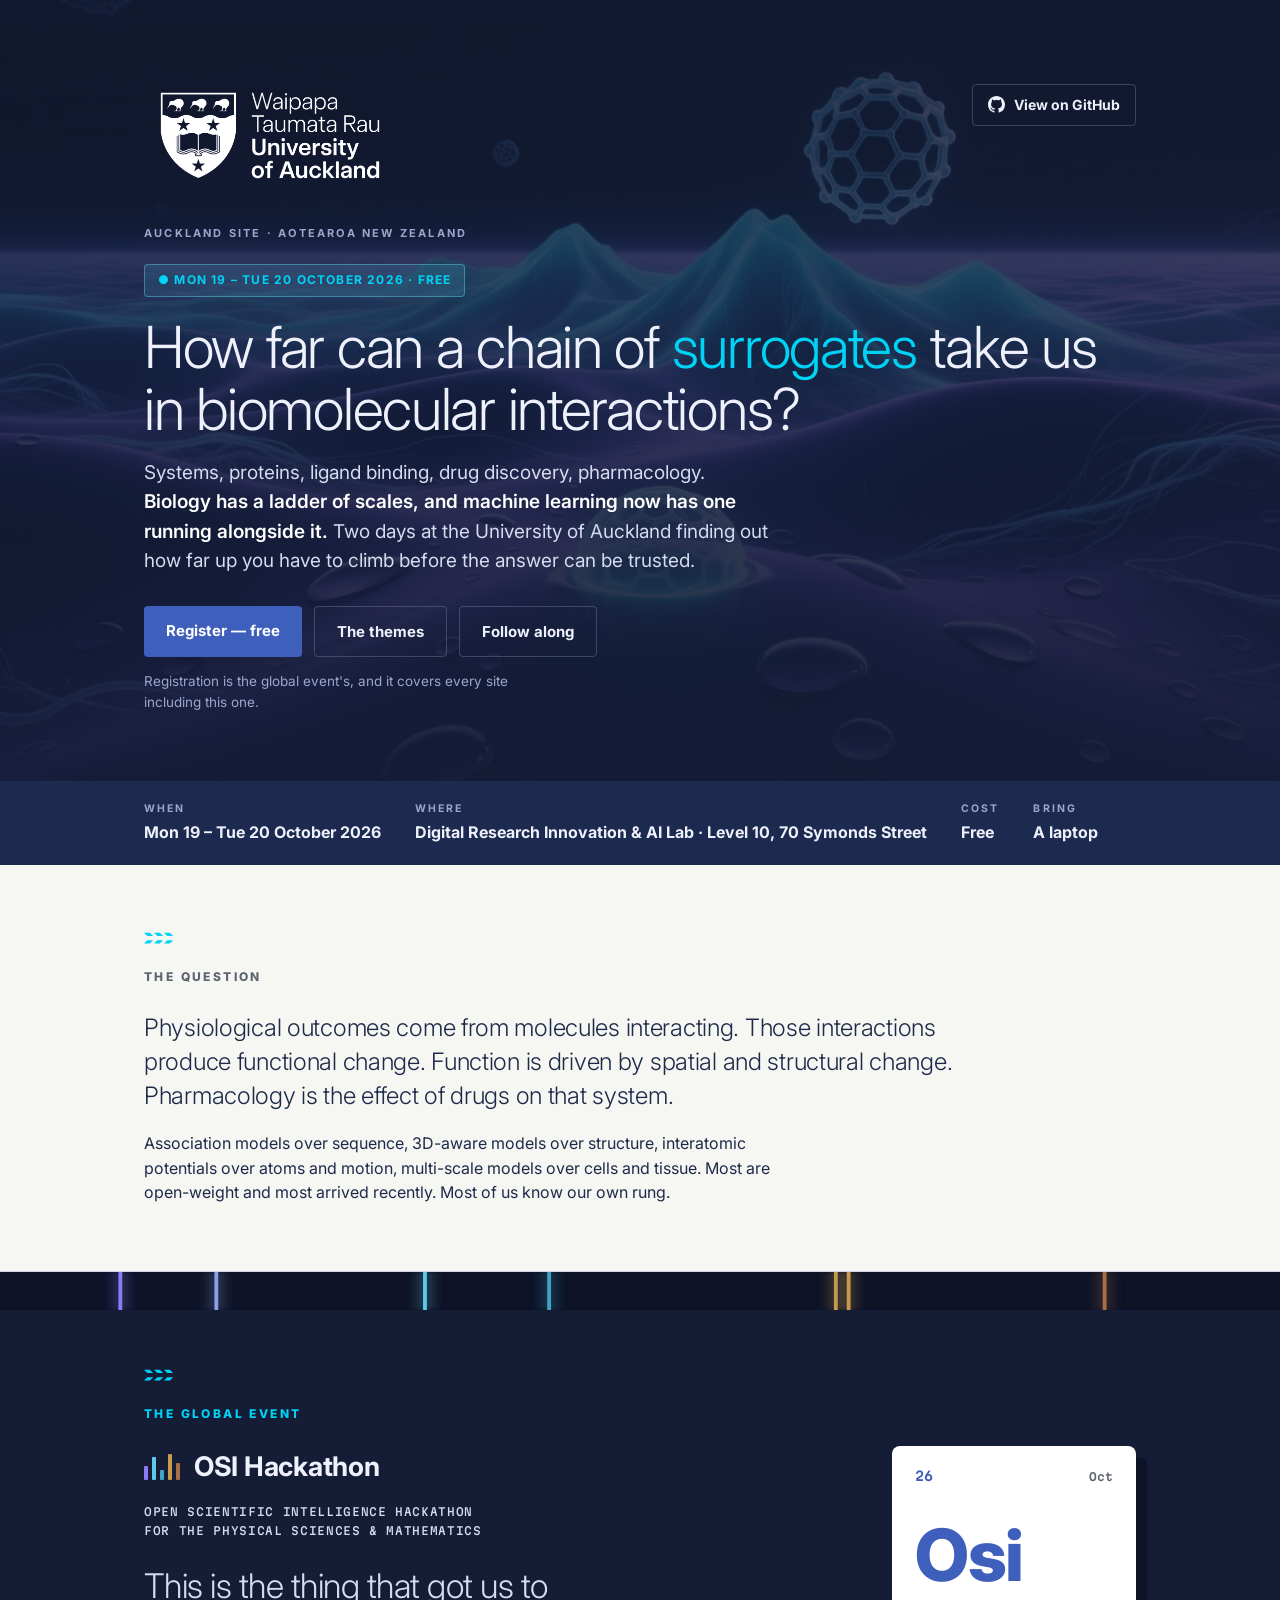
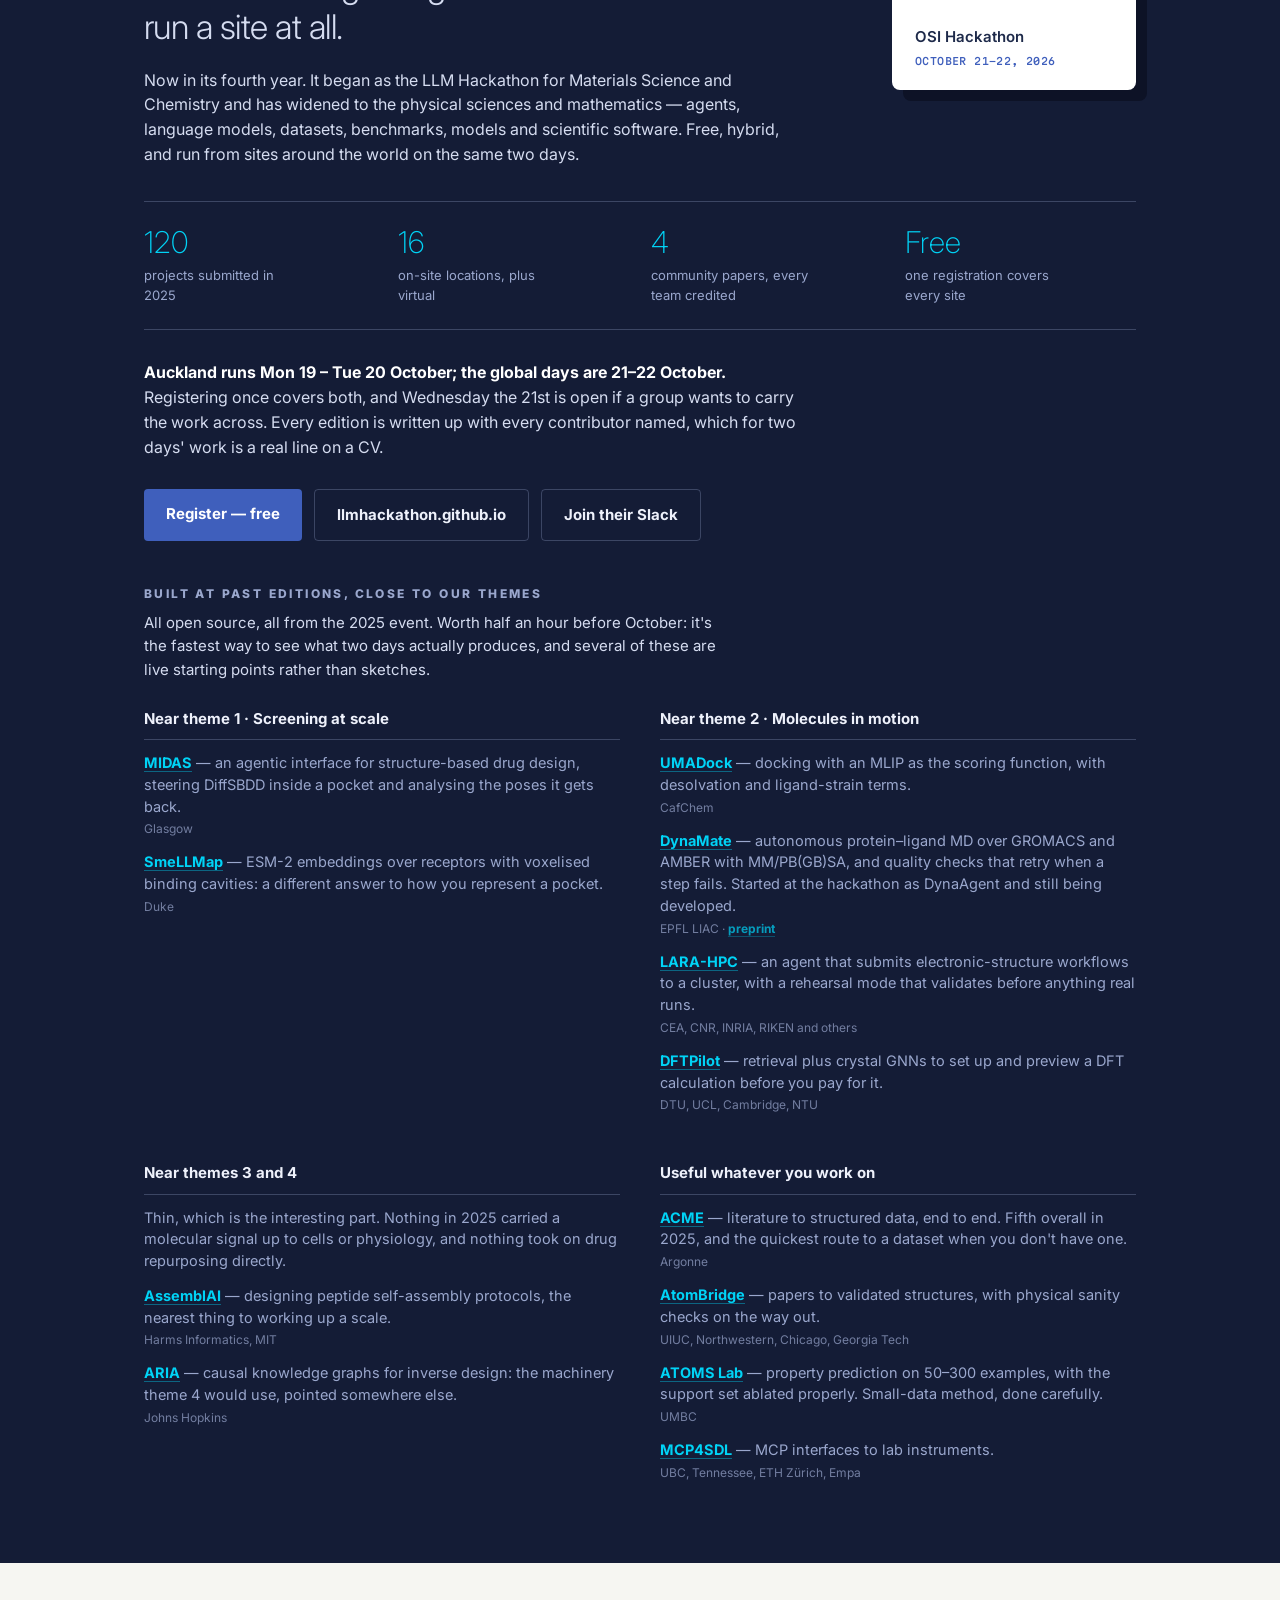
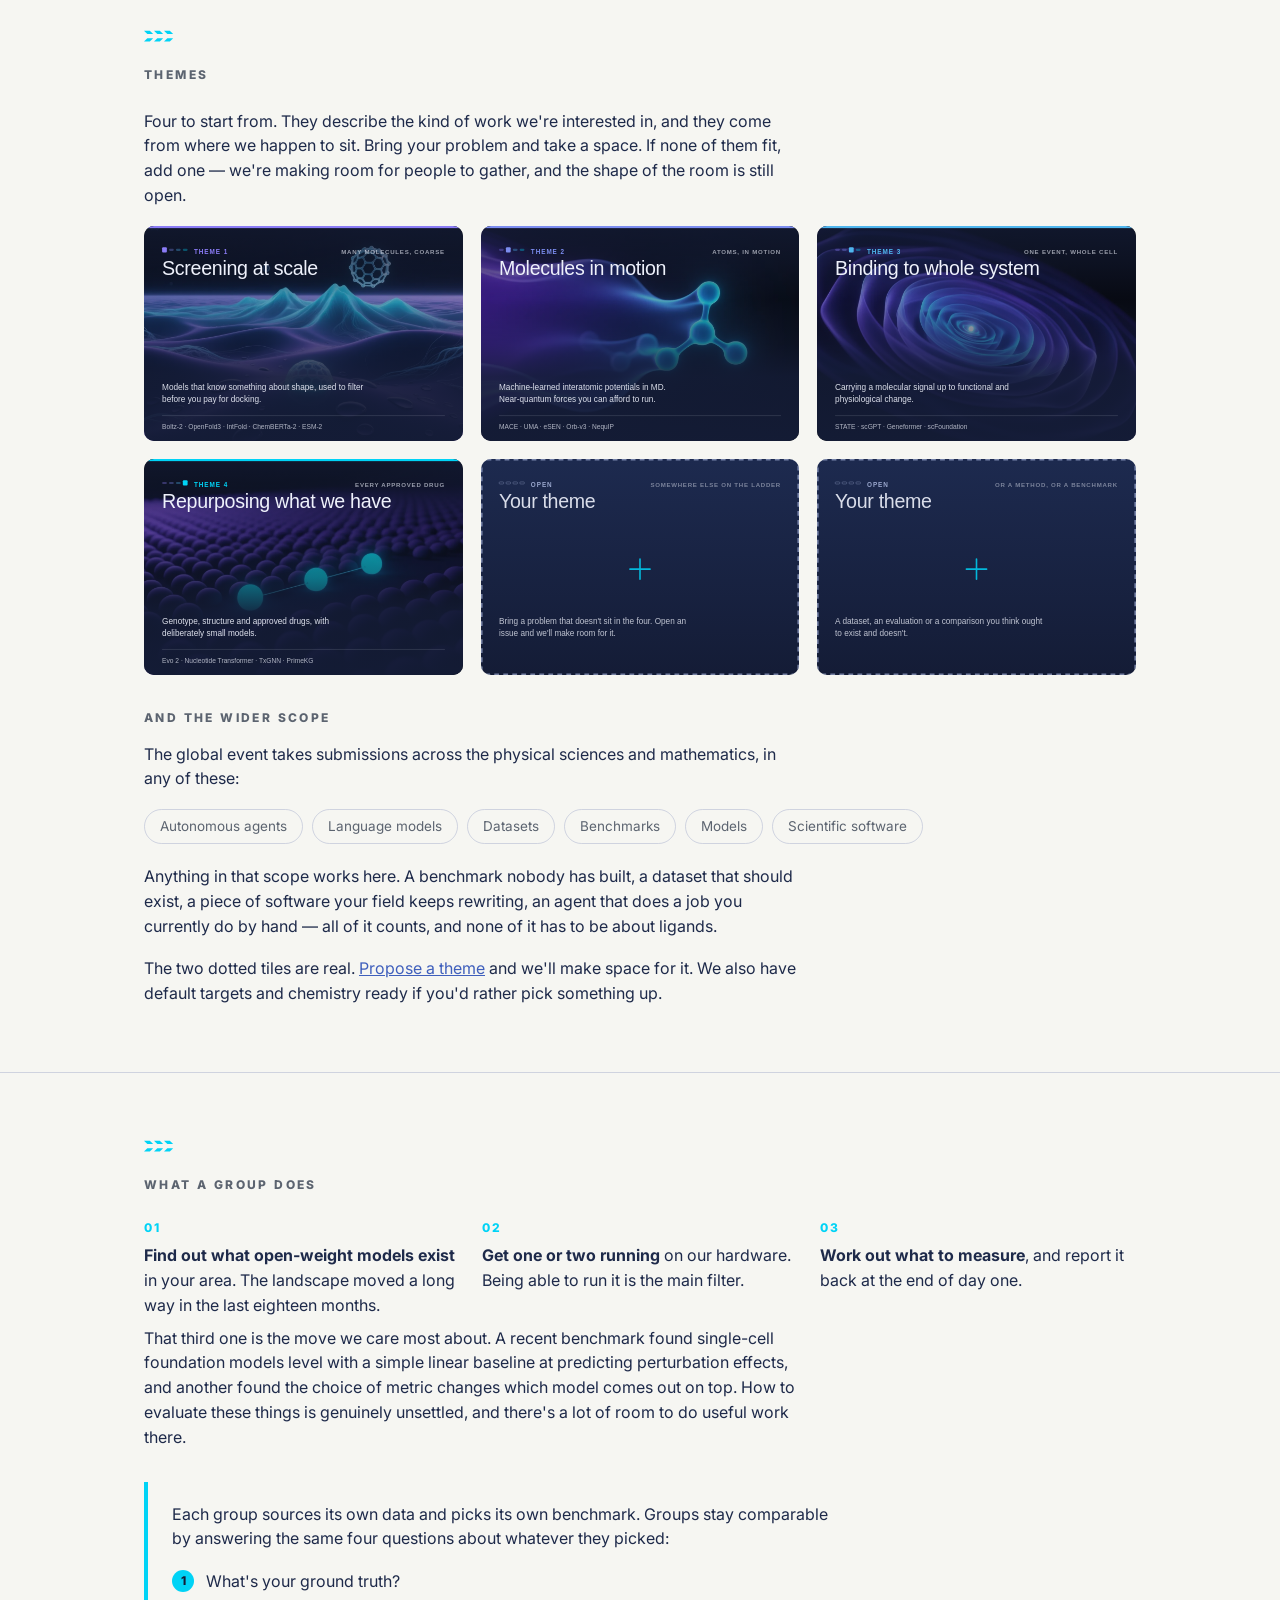
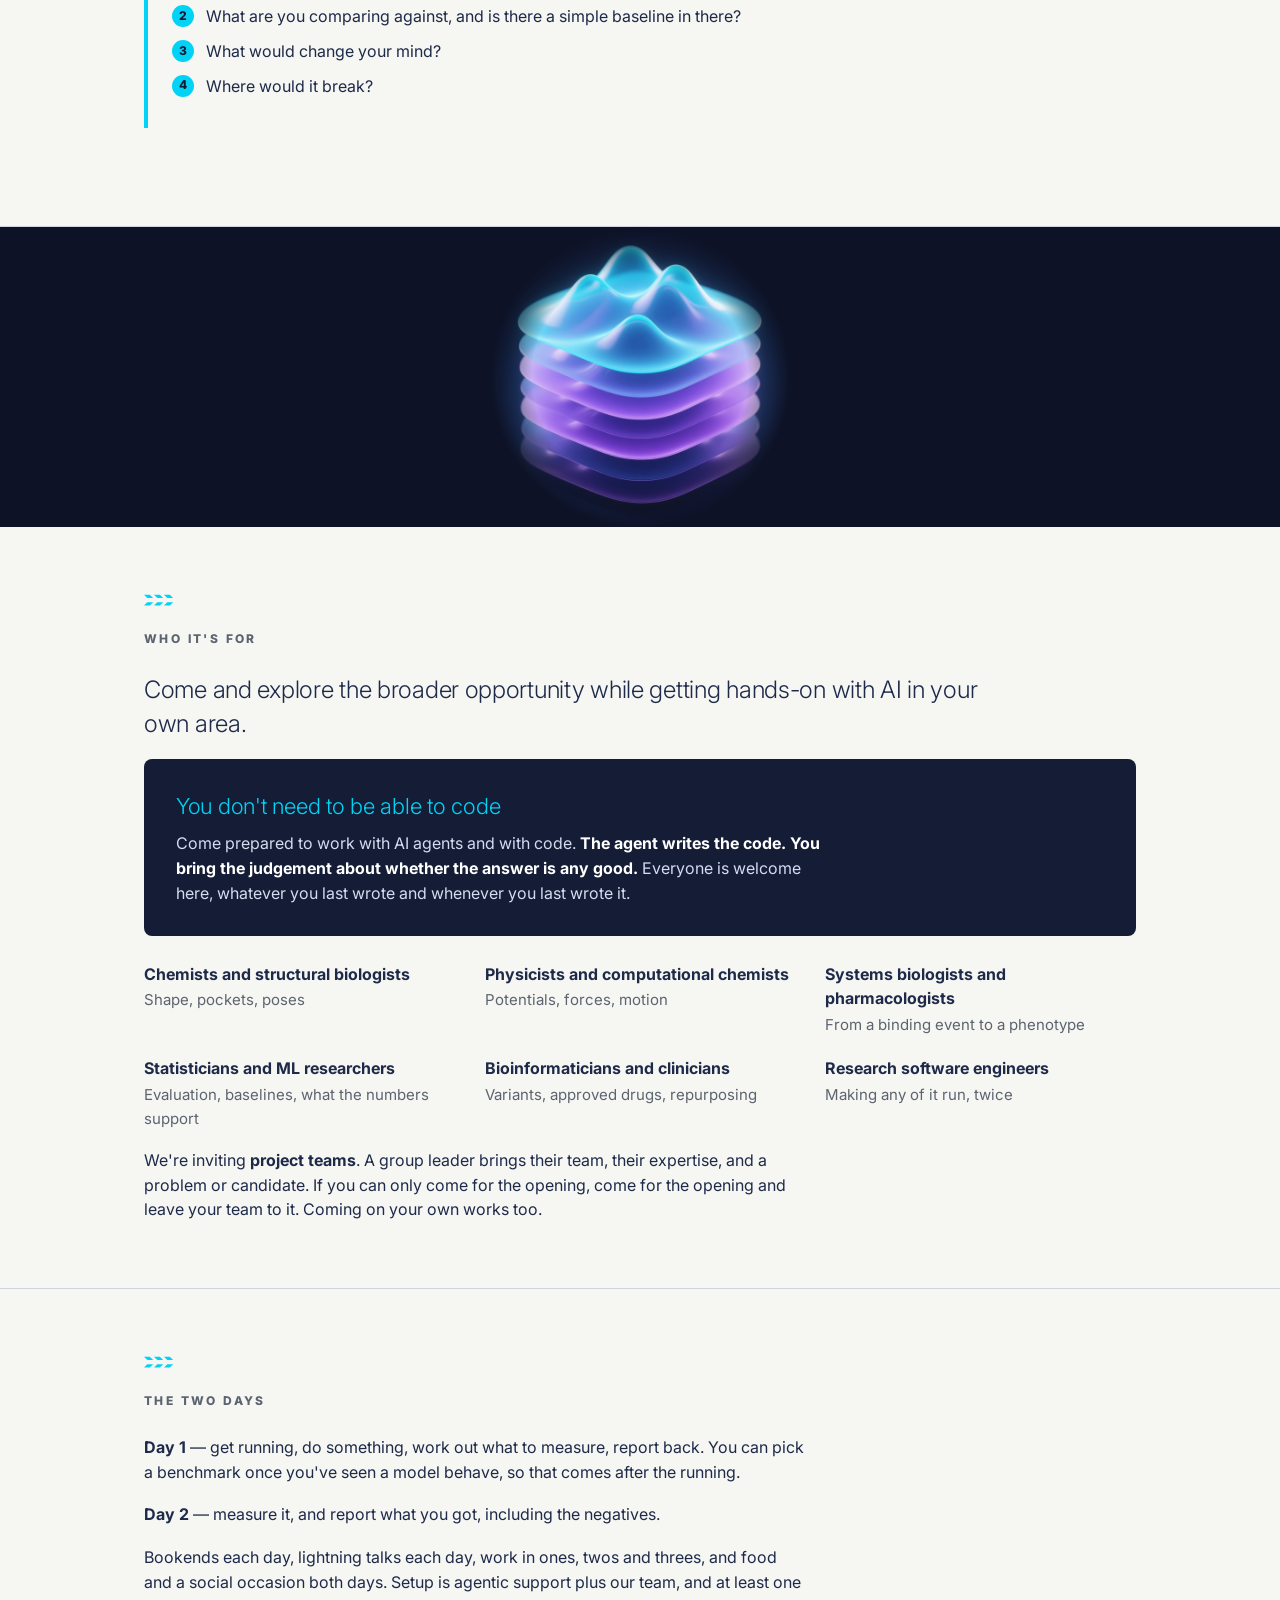
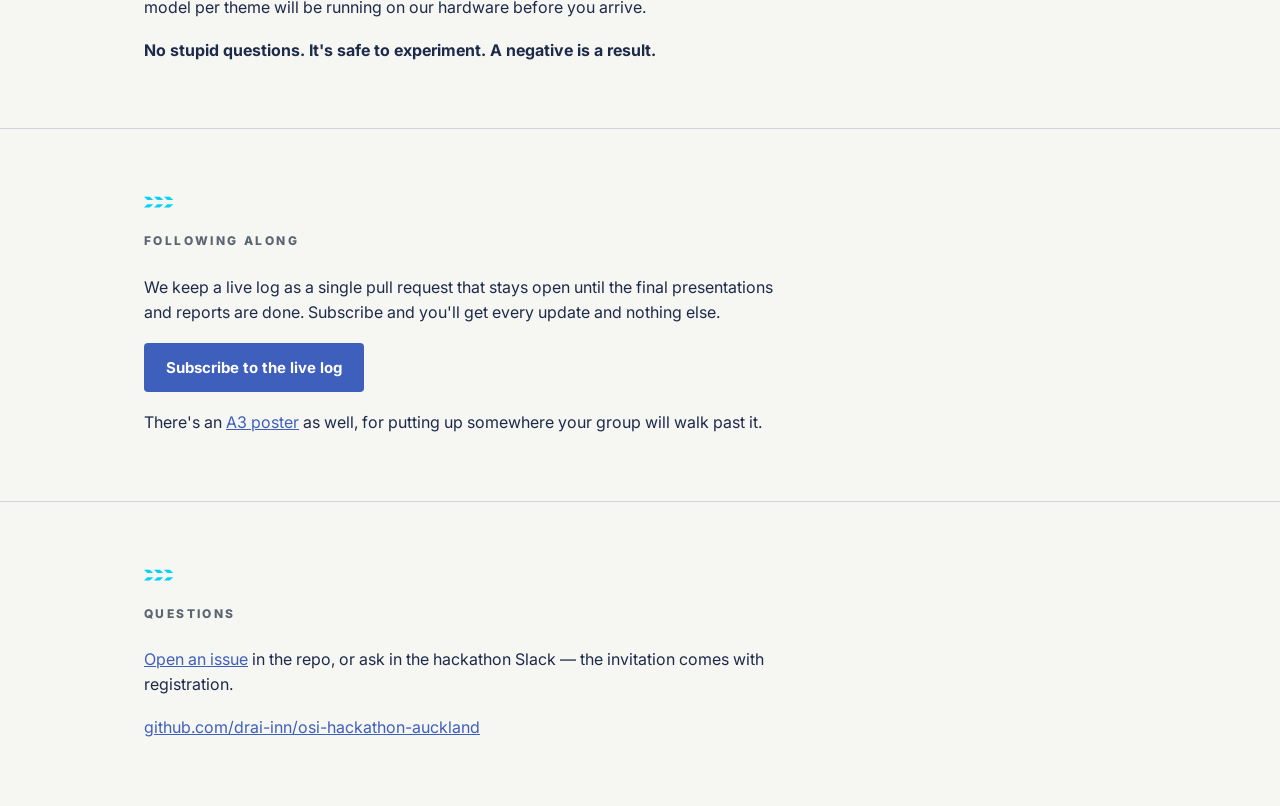
==== commit e8a31537: "Ship only what the page asks for, and link the poster The logo swap turned out to be dead rather tha" ====
--- a/outreach/site/index.html
+++ b/outreach/site/index.html
@@ -34,9 +34,10 @@
   --font-mono:"Martian Mono","SFMono-Regular",Menlo,monospace;
 }
 /* The dark surfaces stay dark in both modes; what flips is the page ground and
-   the ink on it. A logo sitting on a surface that flips has to flip with it —
-   see .uoa-logo-swap below. The one on the hero does not, because the hero is
-   dark either way. */
+   the ink on it. Every surface on this page that carries the University lockup
+   is dark either way, so the reversed file is used directly and never has to
+   swap. A surface that does follow the reader's theme — a README, the one-pager
+   — switches files instead; see ../brand/README.md#light-and-dark. */
 @media (prefers-color-scheme: dark){
   :root{
     --bg-top:#0E1630; --bg-bot:#0A1024;
@@ -147,9 +148,6 @@
 details[open] summary::before{content:"– "}
 details p{margin:10px 0 0;color:var(--ink-soft)}
 
-footer{background:var(--void-deep);color:var(--on-void-soft);padding:36px 0;font-size:14px}
-footer a{color:var(--south)}
-footer .r{margin-top:10px;font-size:12.5px;opacity:.75;max-width:70ch}
 @media(max-width:600px){ header{padding:44px 0 40px} section{padding:46px 0}
   .wrap{padding:0 18px} }
 .cta-note{margin-top:14px;font-size:13.5px;color:var(--on-void-soft);max-width:44ch;position:relative}
@@ -253,13 +251,6 @@
 .areas{display:flex;flex-wrap:wrap;gap:9px;margin:4px 0 20px}
 .areas span{border:1px solid var(--line);border-radius:100px;padding:6px 15px;
   font-size:13.5px;color:var(--ink-soft)}
-/* Two files, one slot. Use this wherever the logo sits on the page ground
-   rather than on a surface that is dark in both modes. */
-.uoa-logo-swap .on-dark{display:none}
-@media (prefers-color-scheme: dark){
-  .uoa-logo-swap .on-light{display:none}
-  .uoa-logo-swap .on-dark{display:block}
-}
 /* theme cards — wraps to one column on a phone */
 .cards{display:grid;grid-template-columns:repeat(auto-fit,minmax(min(280px,100%),1fr));gap:18px;margin:6px 0 24px}
 .cards img{width:100%;height:auto;display:block;border-radius:10px}
@@ -548,6 +539,8 @@
   <p>We keep a live log as a single pull request that stays open until the final presentations and
     reports are done. Subscribe and you'll get every update and nothing else.</p>
   <p><a class="btn btn-primary" href="https://github.com/drai-inn/osi-hackathon-auckland/pull/16" target="_blank" rel="noopener">Subscribe to the live log</a></p>
+  <p>There's an <a href="../poster-A3.pdf" target="_blank" rel="noopener">A3 poster</a> as well, for
+    putting up somewhere your group will walk past it.</p>
 </div></section>
 
 <section id="questions"><div class="wrap">
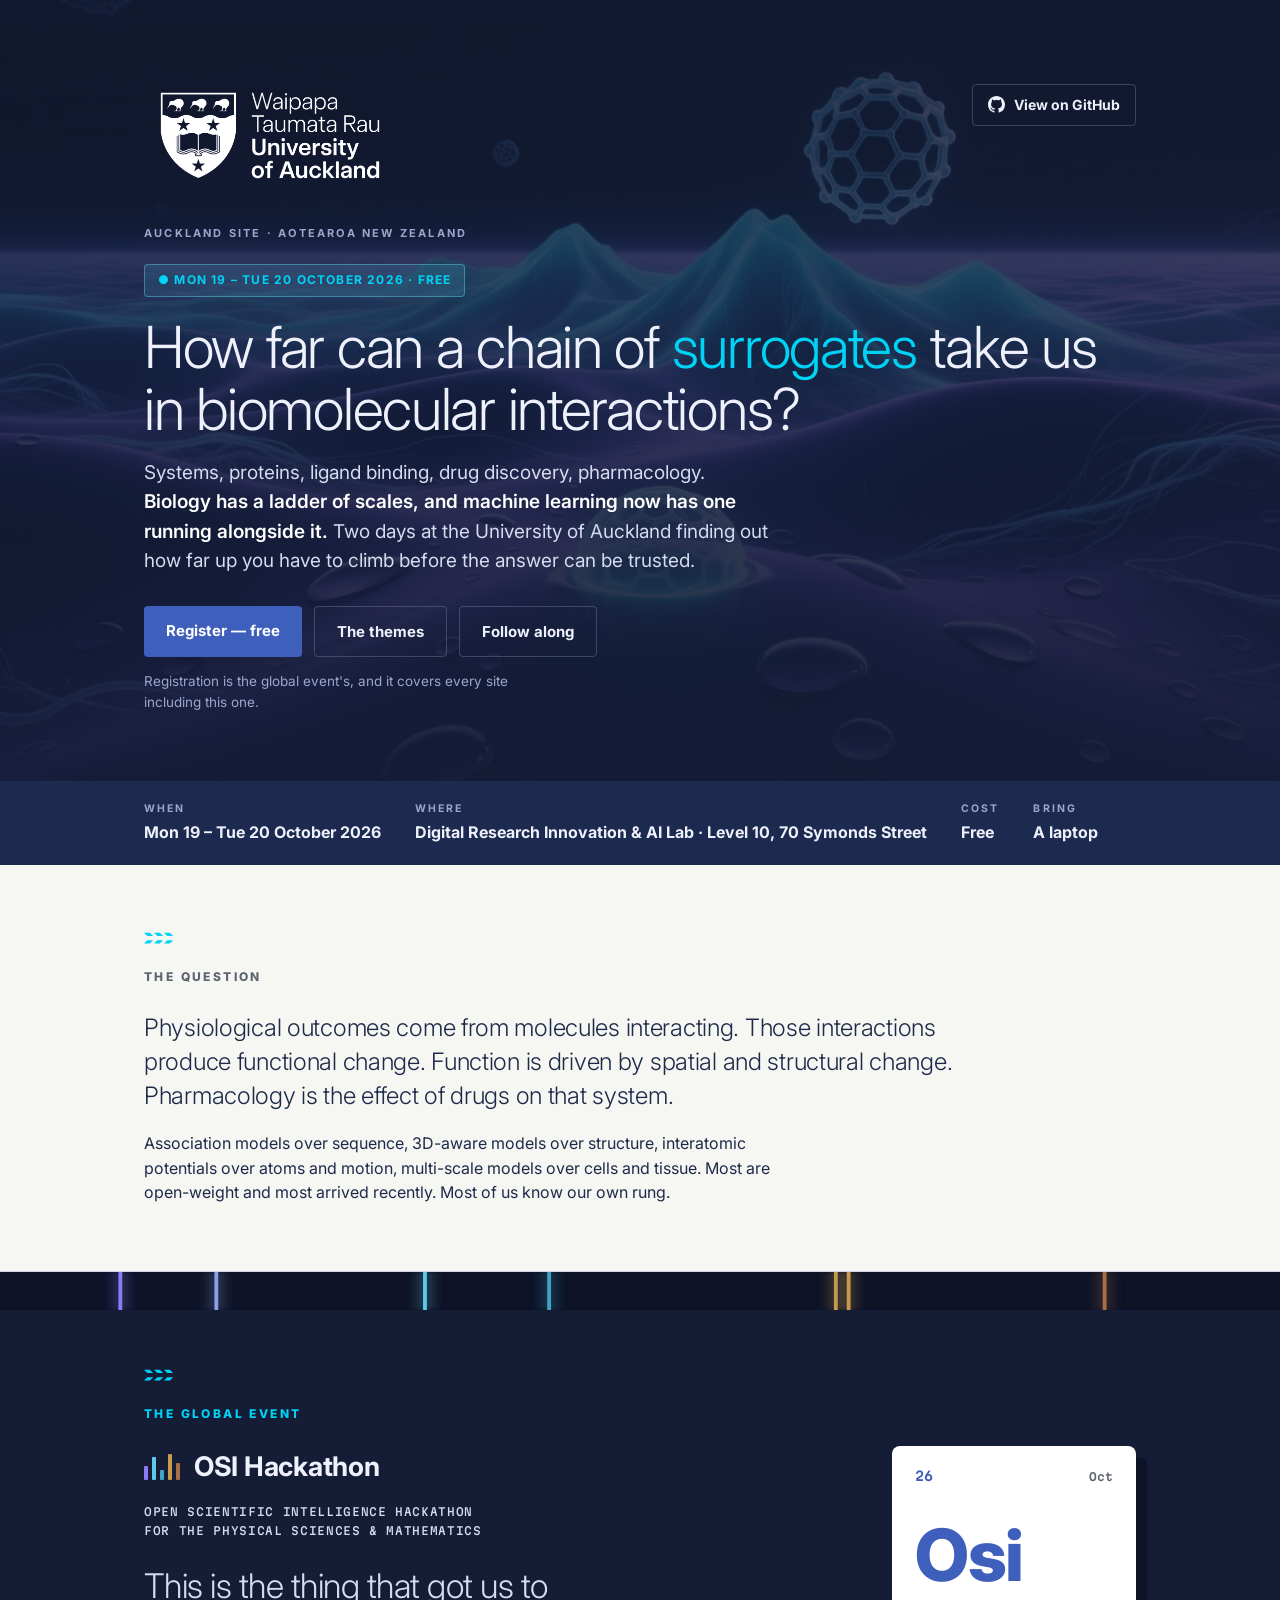
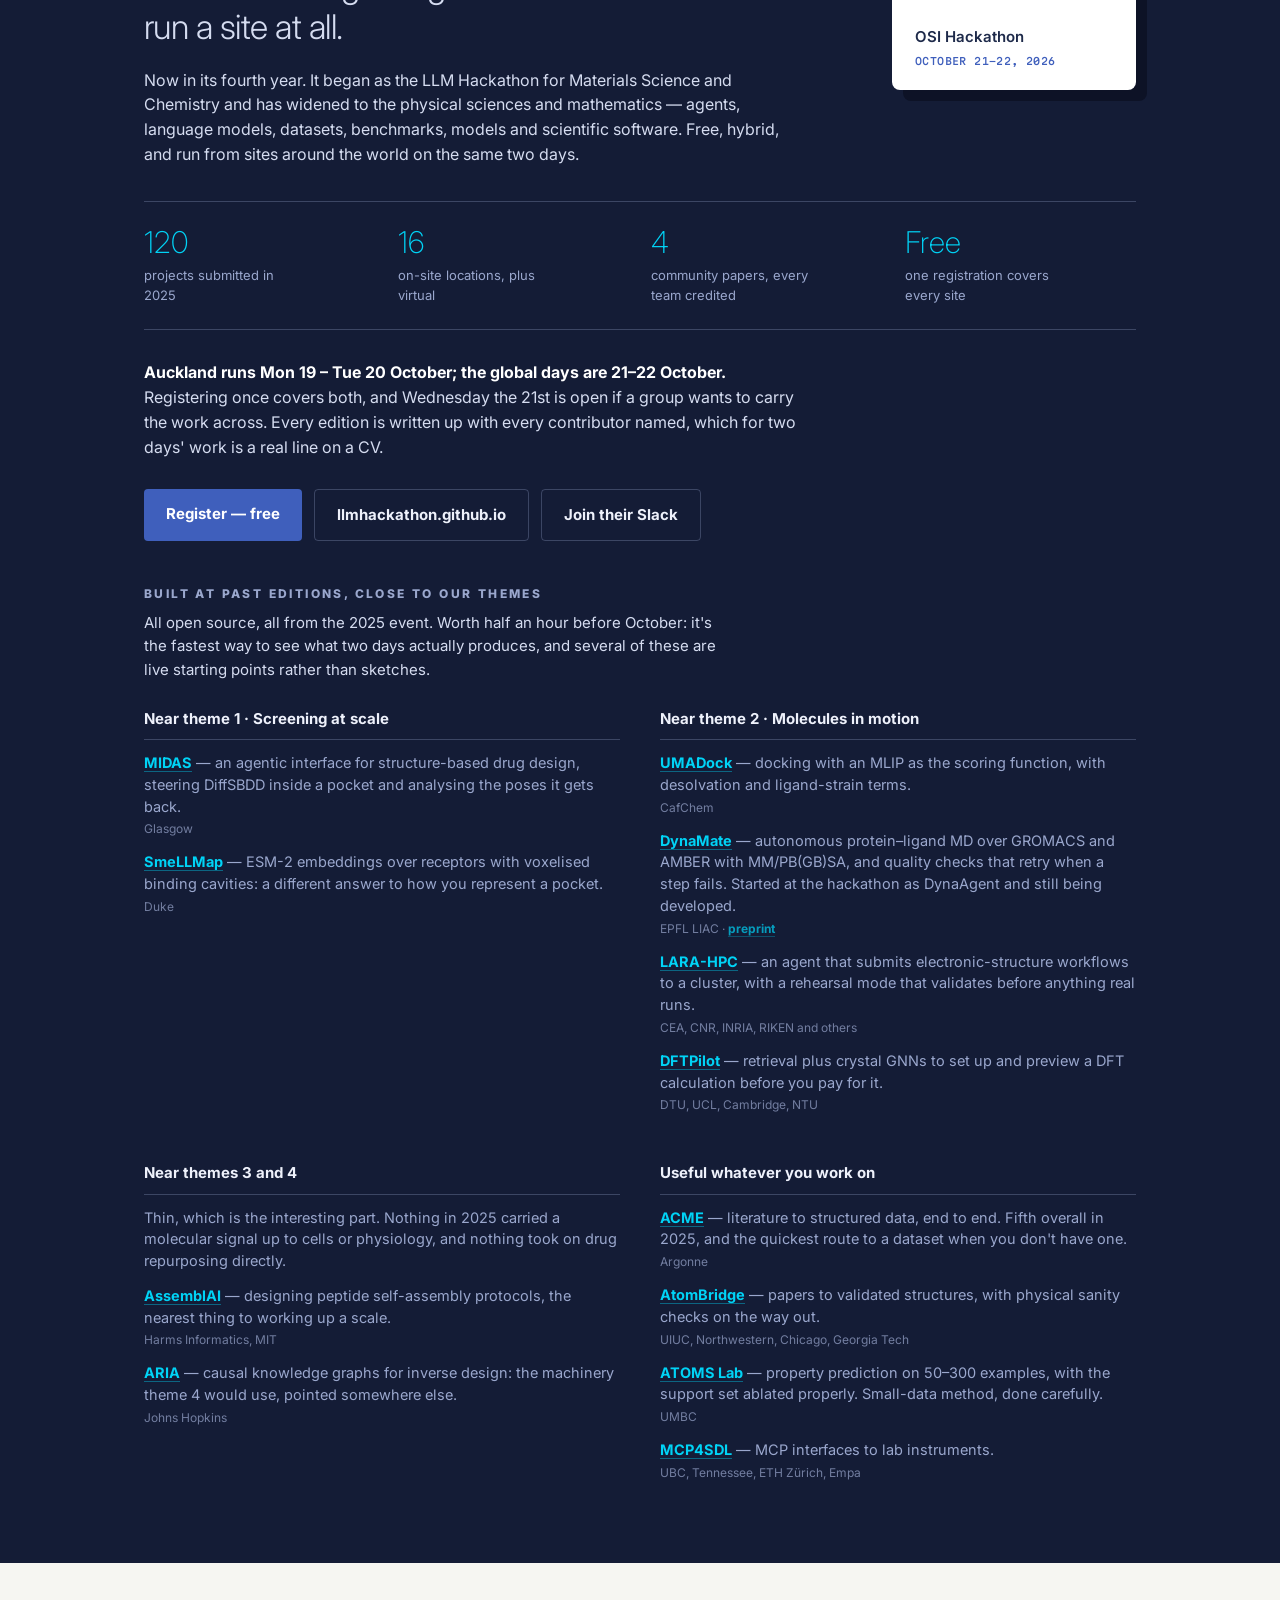
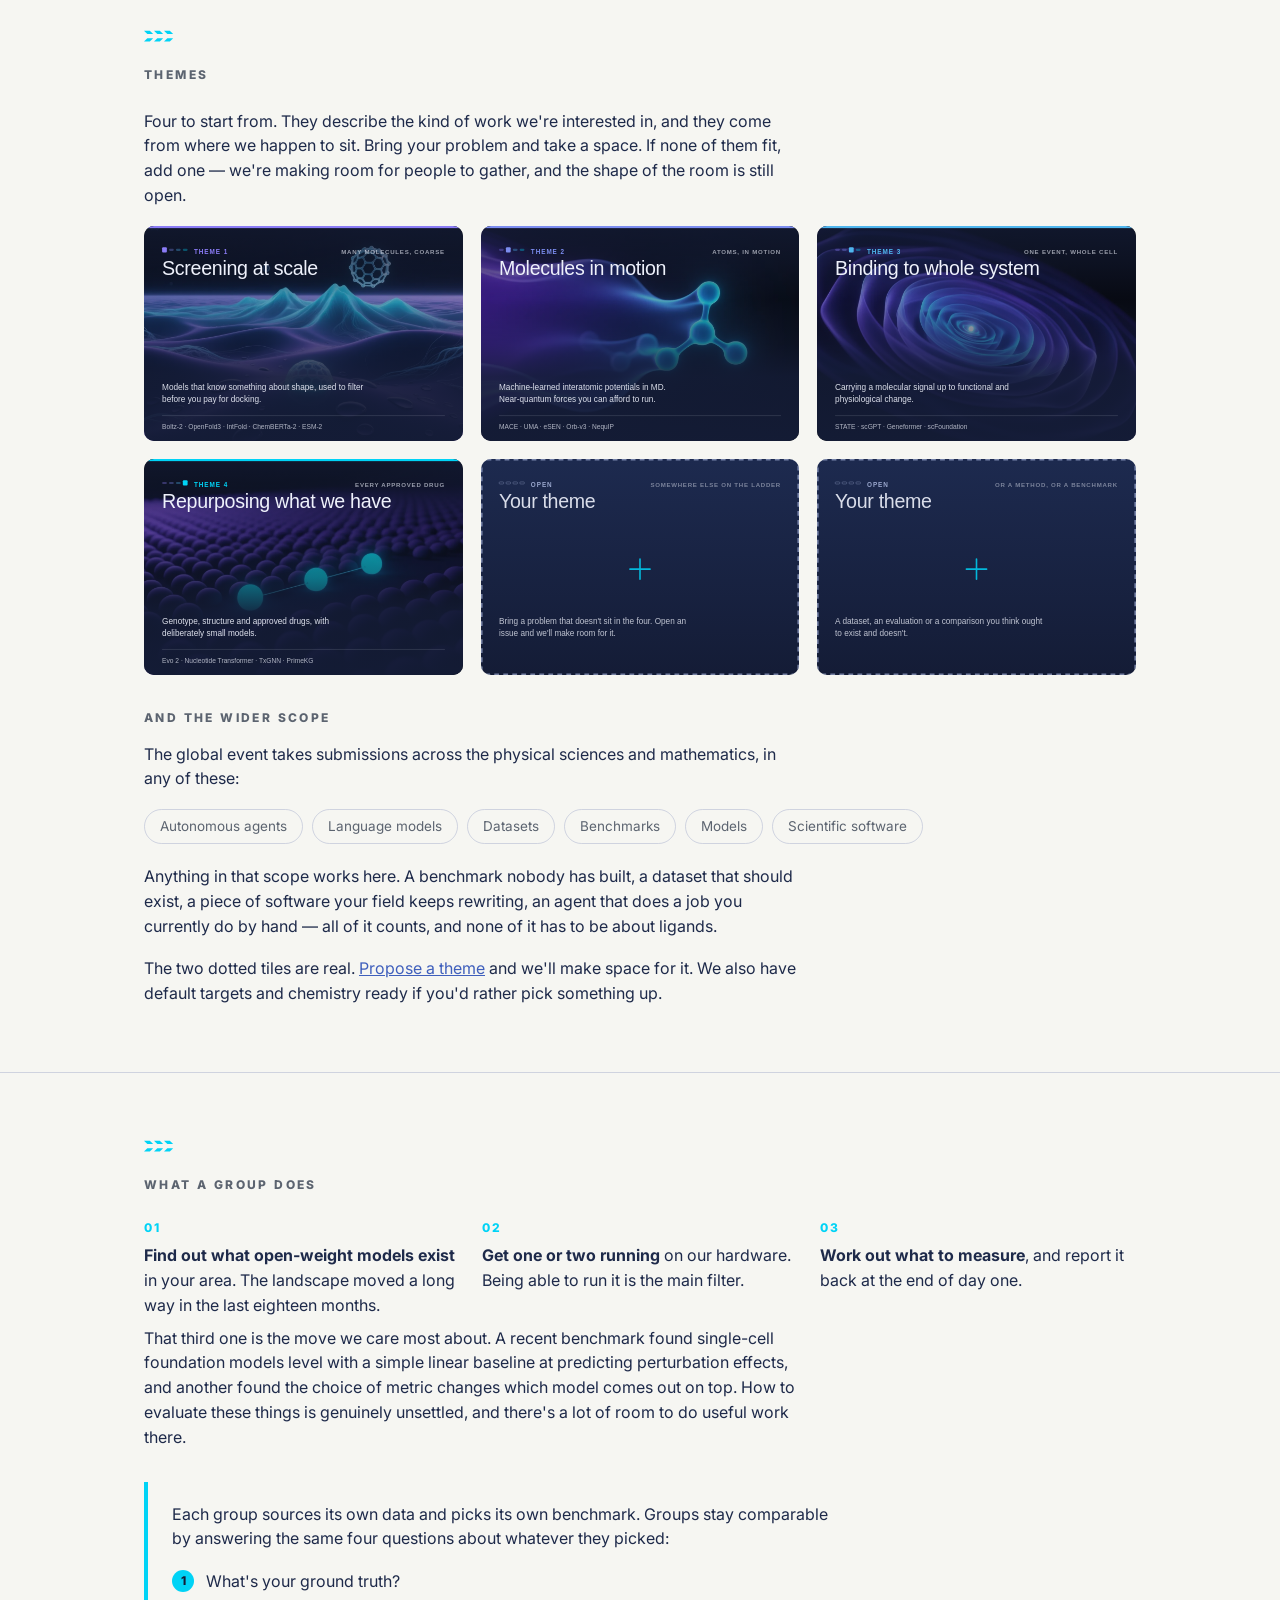
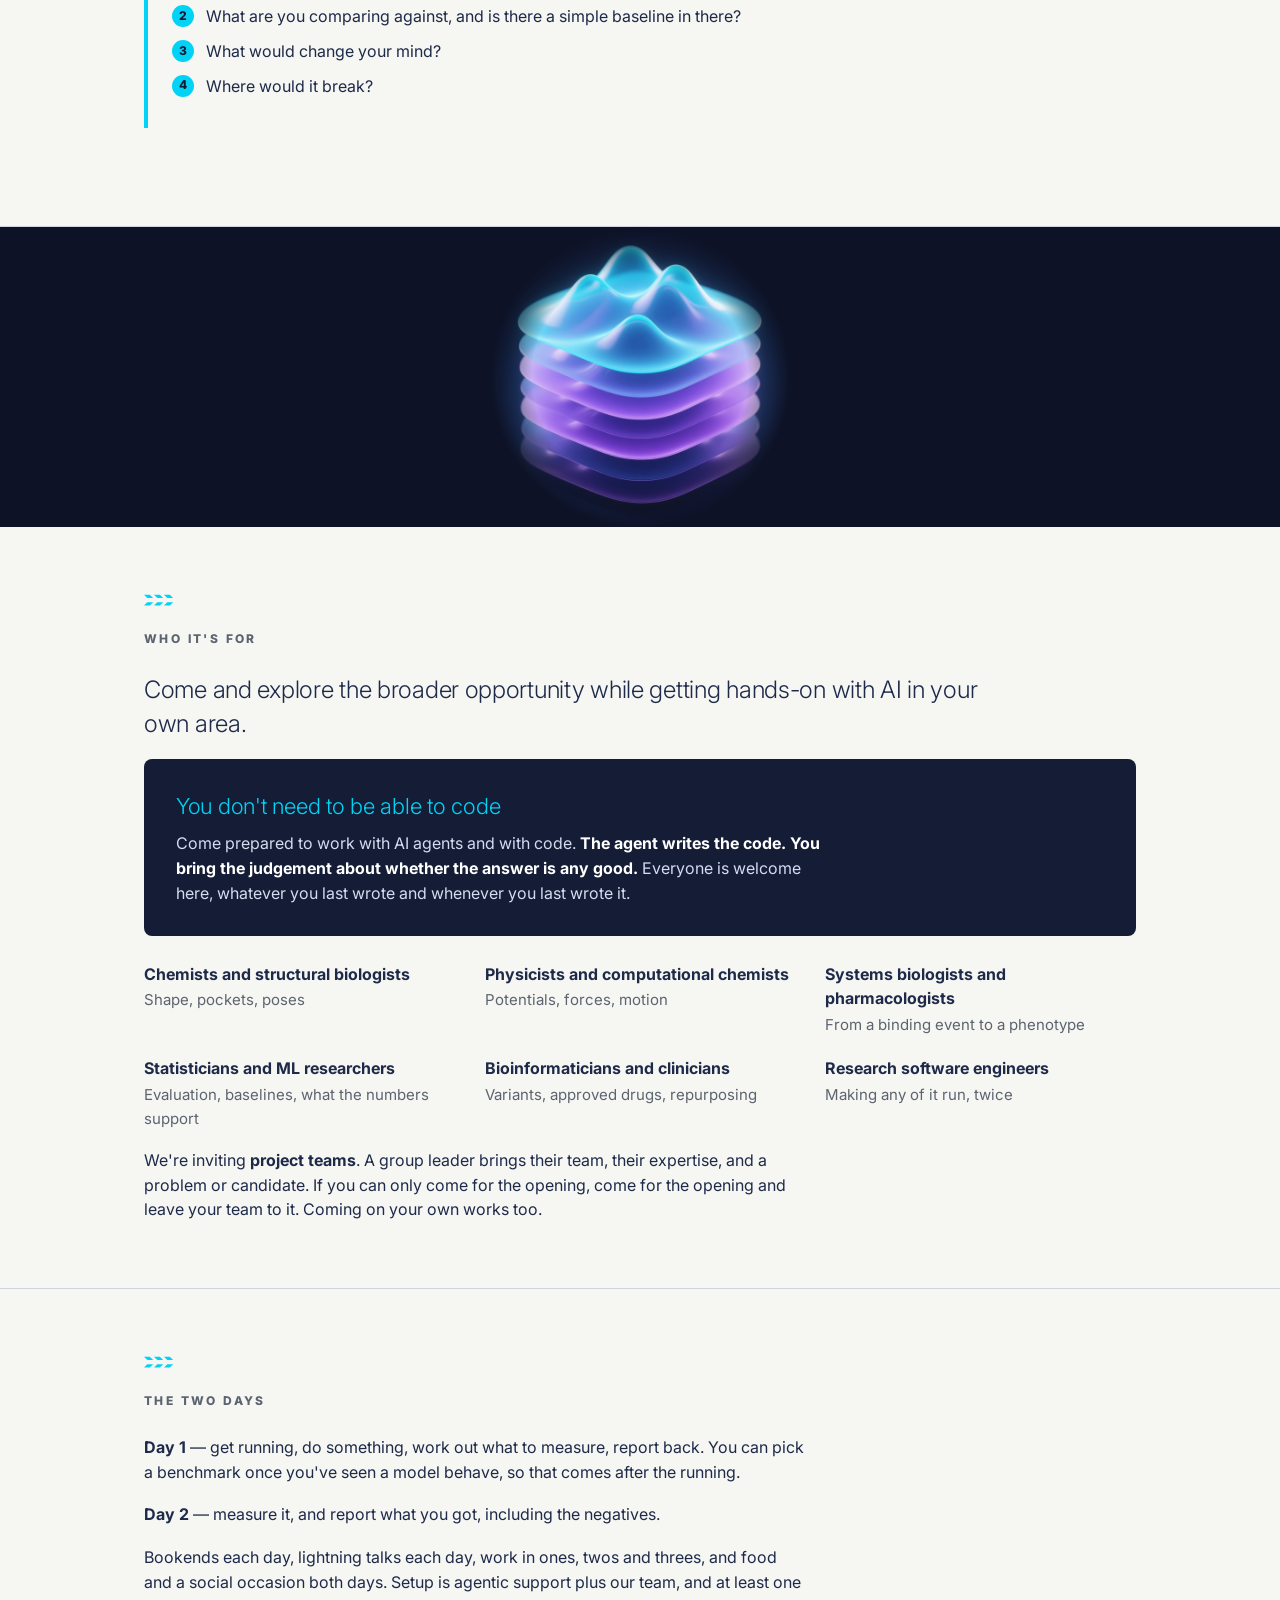
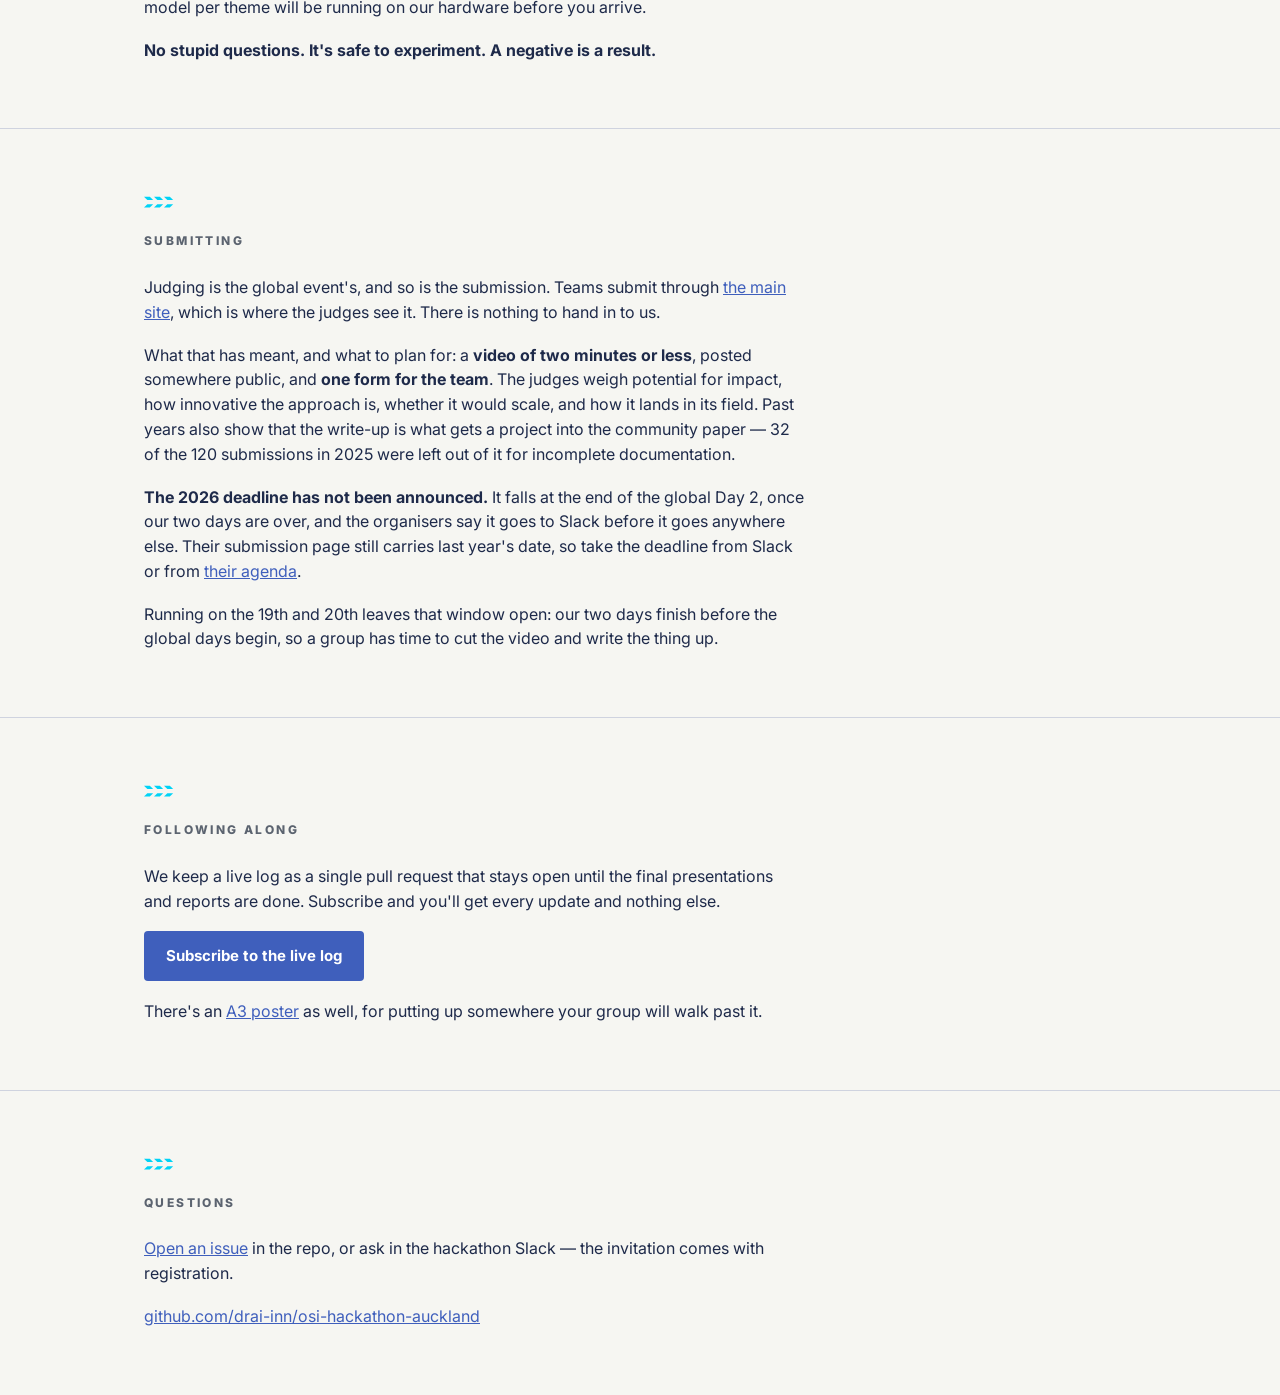
==== commit 28d6292c: "Say how submission works, and where the dates actually live Ben has confirmed the route: teams submi" ====
--- a/outreach/site/index.html
+++ b/outreach/site/index.html
@@ -533,6 +533,25 @@
   <p><b>No stupid questions. It's safe to experiment. A negative is a result.</b></p>
 </div></section>
 
+<section id="submitting"><div class="wrap">
+  <svg class="uoa-motif" viewBox="0 0 36 18" aria-hidden="true"><g fill="#00D3F6"><path d="M0 2h7l4 4H4z"/><path d="M12 2h7l4 4h-7z"/><path d="M24 2h7l4 4h-7z"/><path d="M4 11h7l-4 4H0z"/><path d="M16 11h7l-4 4h-7z"/><path d="M28 11h7l-4 4h-7z"/></g></svg>
+  <h2>Submitting</h2>
+  <p>Judging is the global event's, and so is the submission. Teams submit through
+    <a href="https://llmhackathon.github.io/submission/" target="_blank" rel="noopener">the main site</a>,
+    which is where the judges see it. There is nothing to hand in to us.</p>
+  <p>What that has meant, and what to plan for: a <b>video of two minutes or less</b>, posted
+    somewhere public, and <b>one form for the team</b>. The judges weigh potential for impact, how
+    innovative the approach is, whether it would scale, and how it lands in its field. Past years
+    also show that the write-up is what gets a project into the community paper — 32 of the 120
+    submissions in 2025 were left out of it for incomplete documentation.</p>
+  <p><b>The 2026 deadline has not been announced.</b> It falls at the end of the global Day 2, once
+    our two days are over, and the organisers say it goes to Slack before it goes anywhere else.
+    Their submission page still carries last year's date, so take the deadline from Slack or from
+    <a href="https://llmhackathon.github.io/agenda/" target="_blank" rel="noopener">their agenda</a>.</p>
+  <p>Running on the 19th and 20th leaves that window open: our two days finish before the global
+    days begin, so a group has time to cut the video and write the thing up.</p>
+</div></section>
+
 <section id="following-along"><div class="wrap">
   <svg class="uoa-motif" viewBox="0 0 36 18" aria-hidden="true"><g fill="#00D3F6"><path d="M0 2h7l4 4H4z"/><path d="M12 2h7l4 4h-7z"/><path d="M24 2h7l4 4h-7z"/><path d="M4 11h7l-4 4H0z"/><path d="M16 11h7l-4 4h-7z"/><path d="M28 11h7l-4 4h-7z"/></g></svg>
   <h2>Following along</h2>
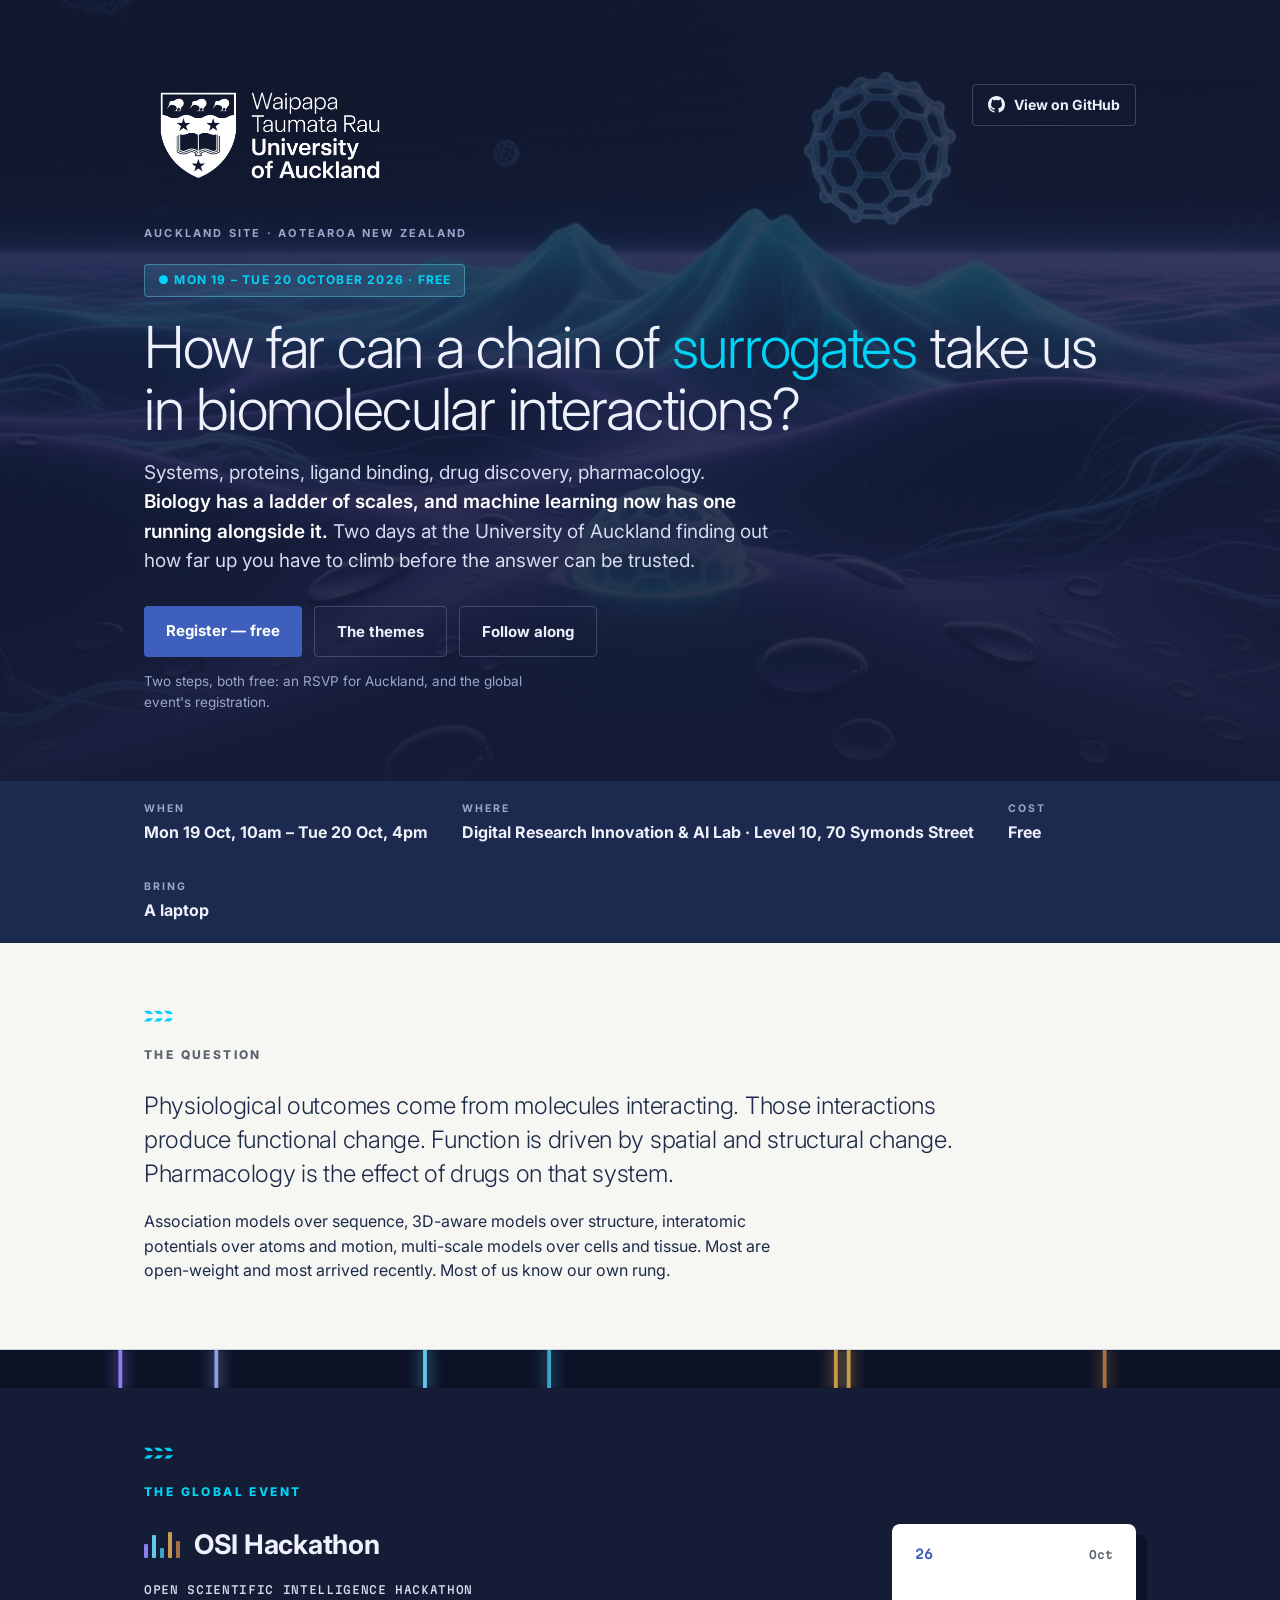
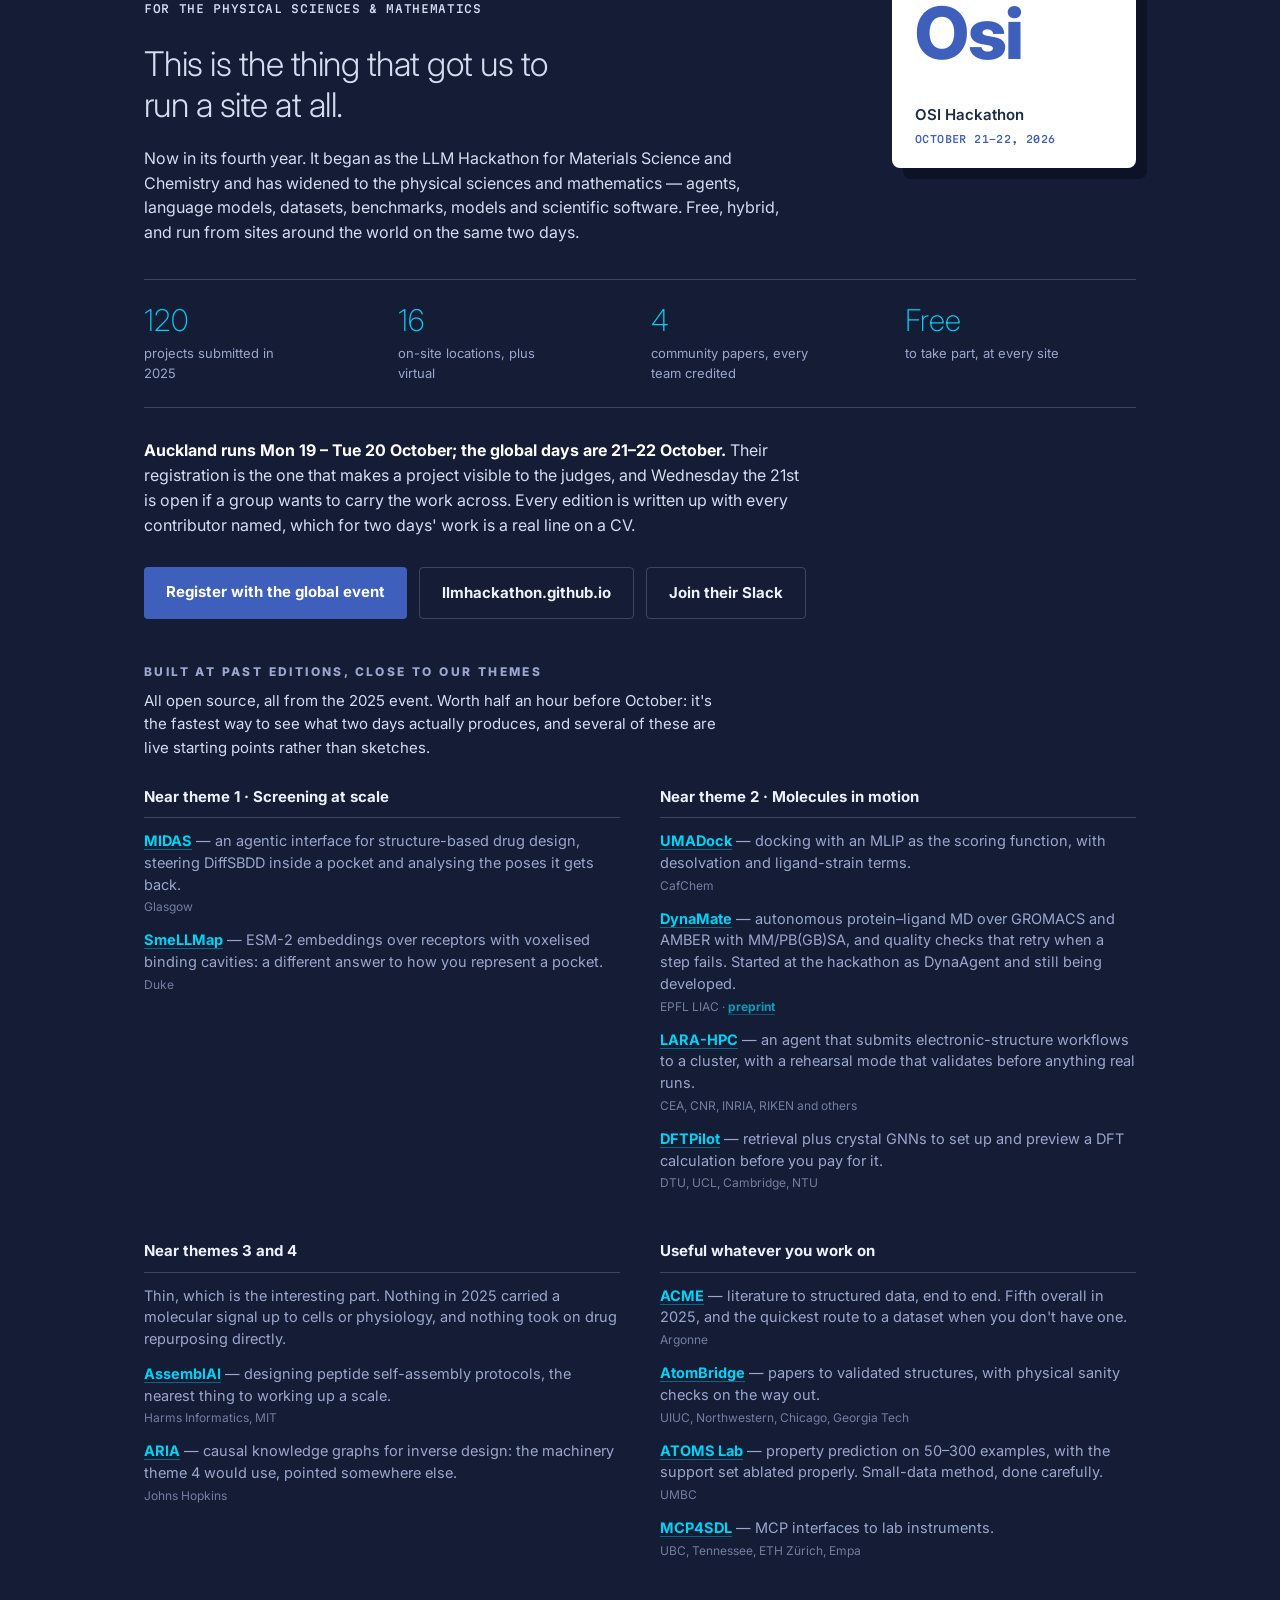
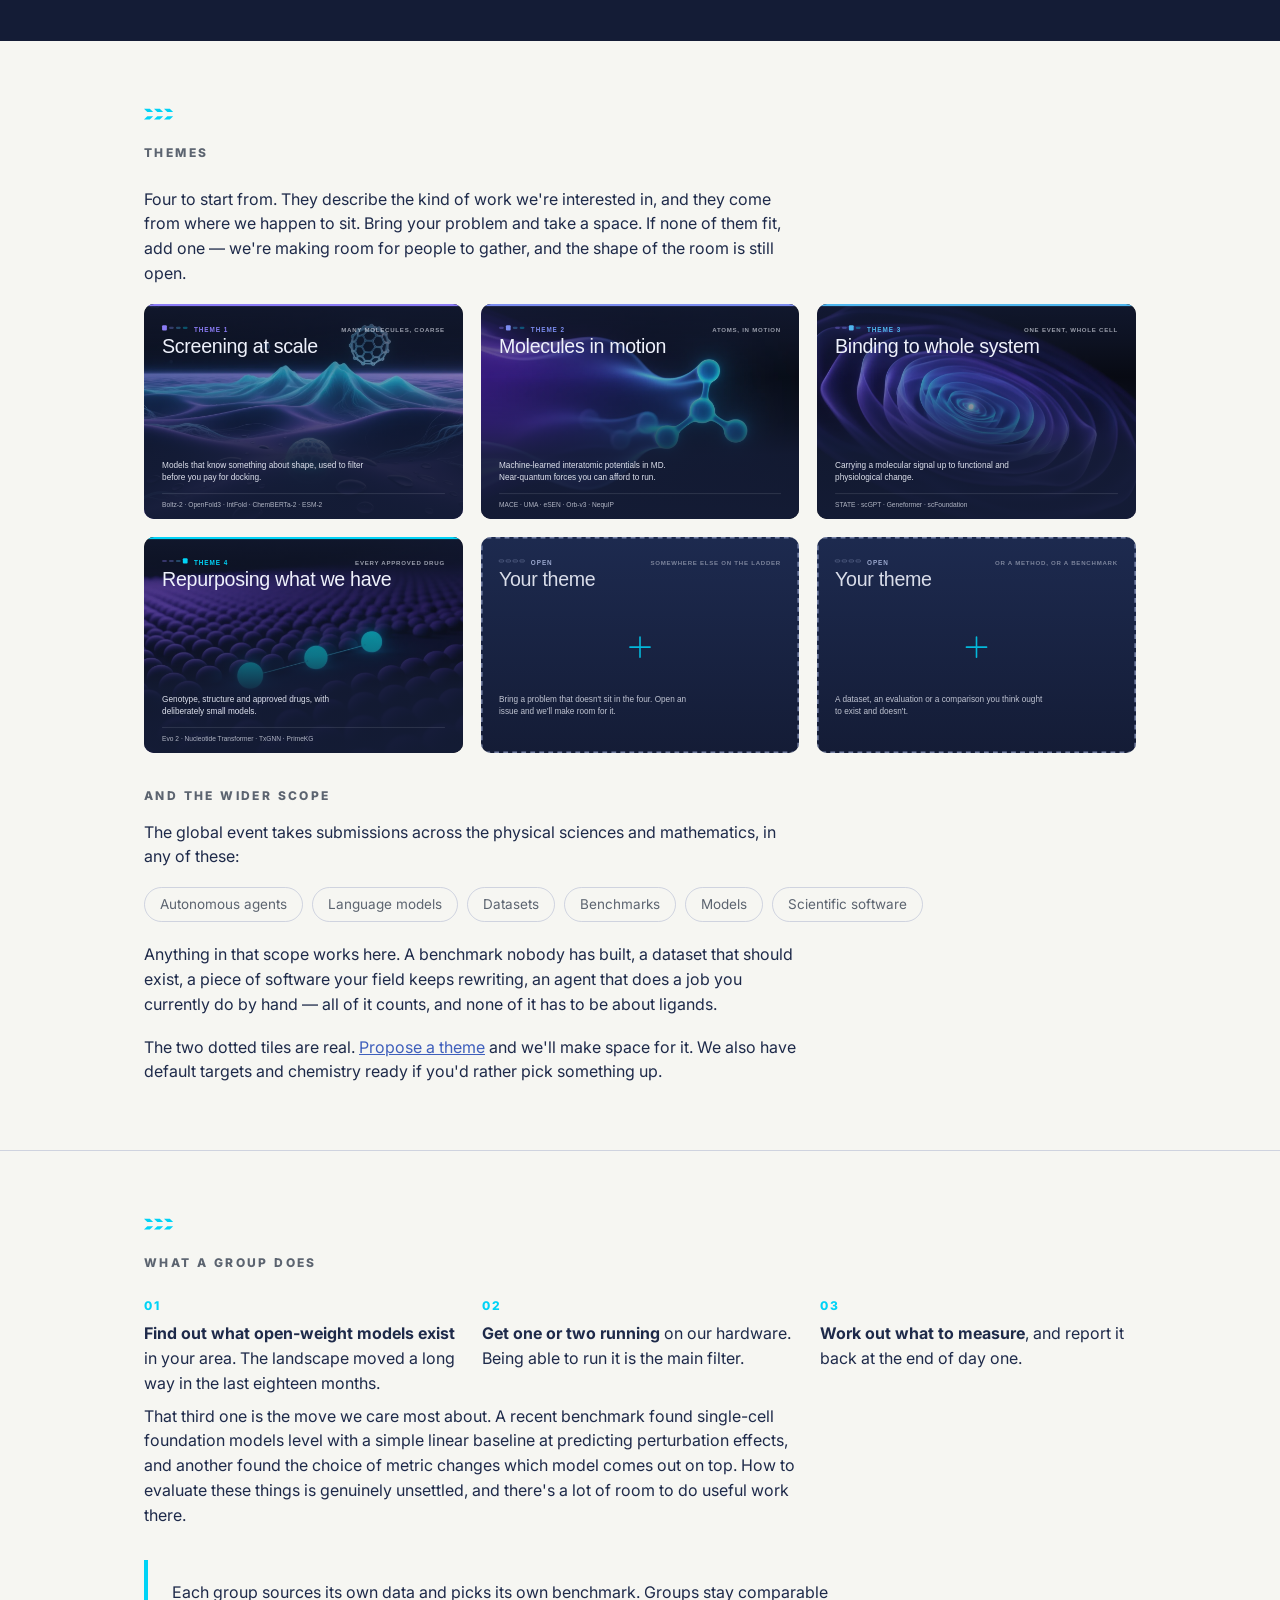
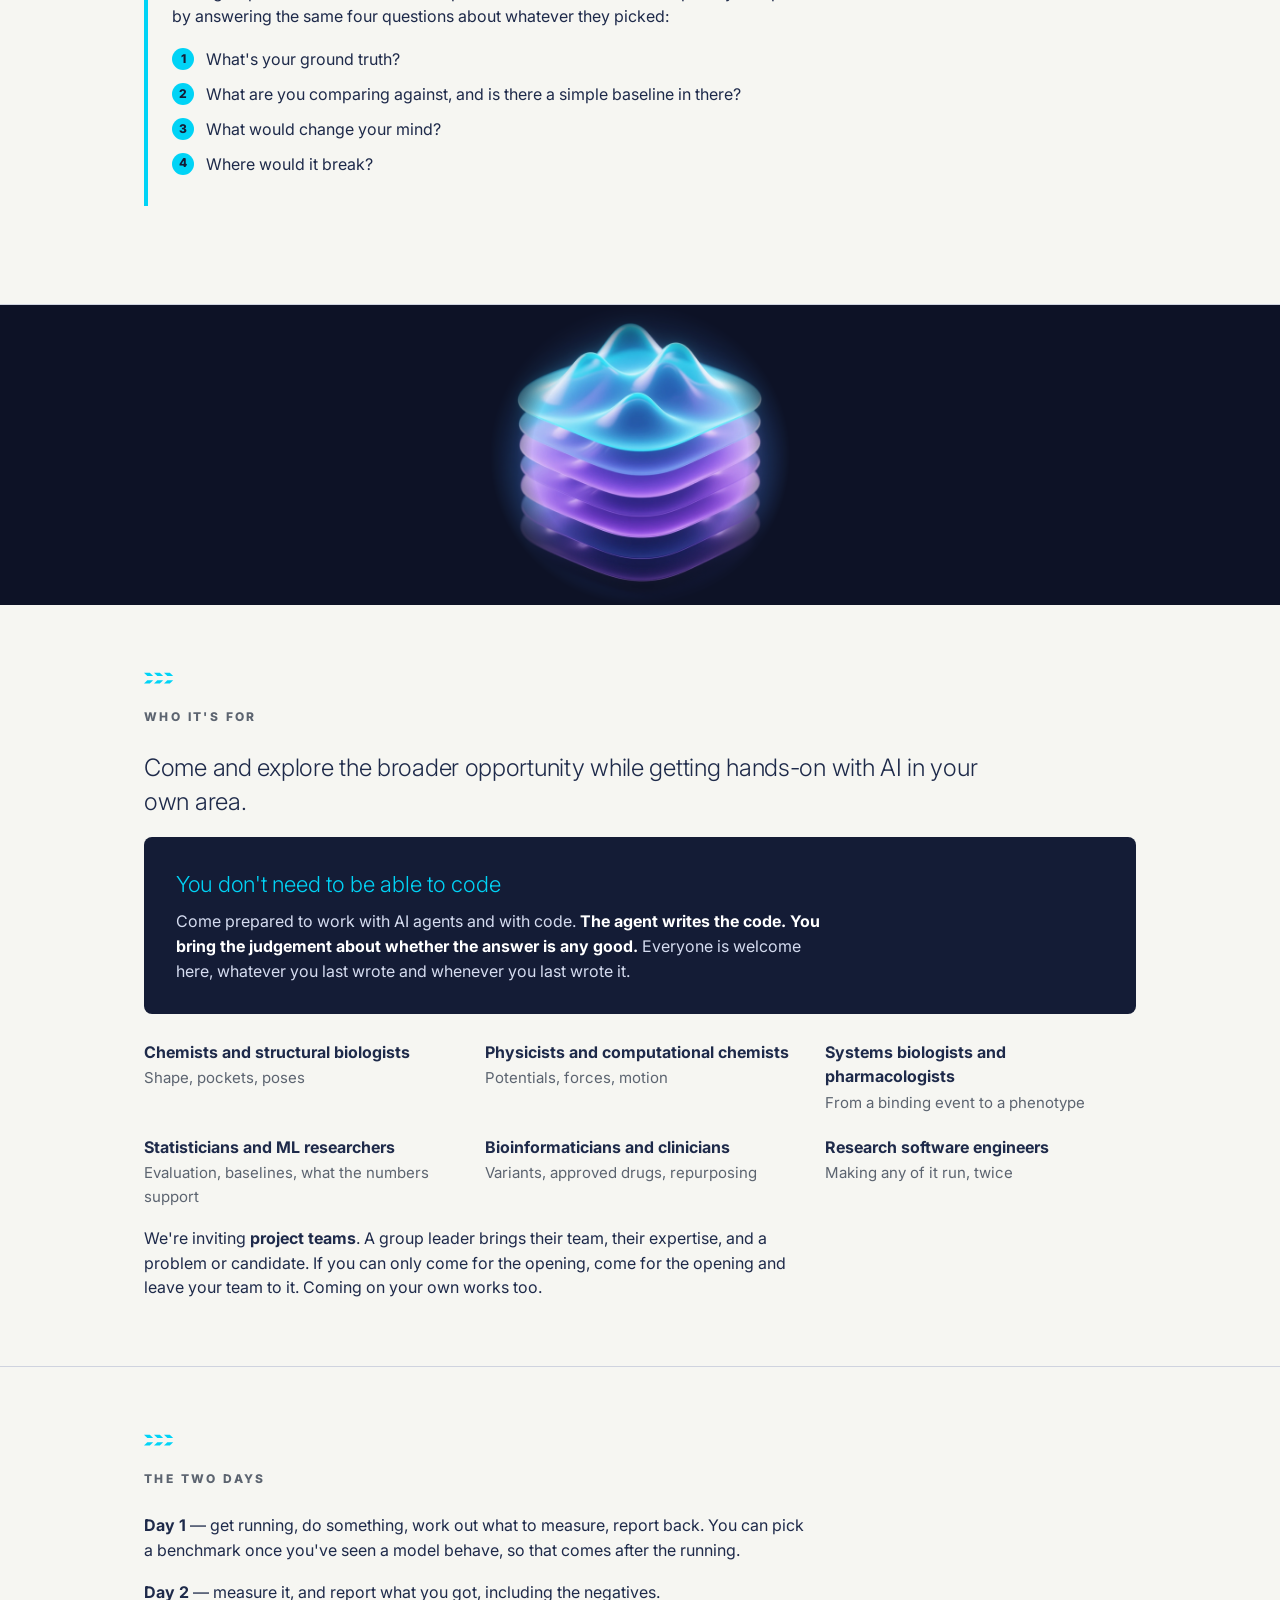
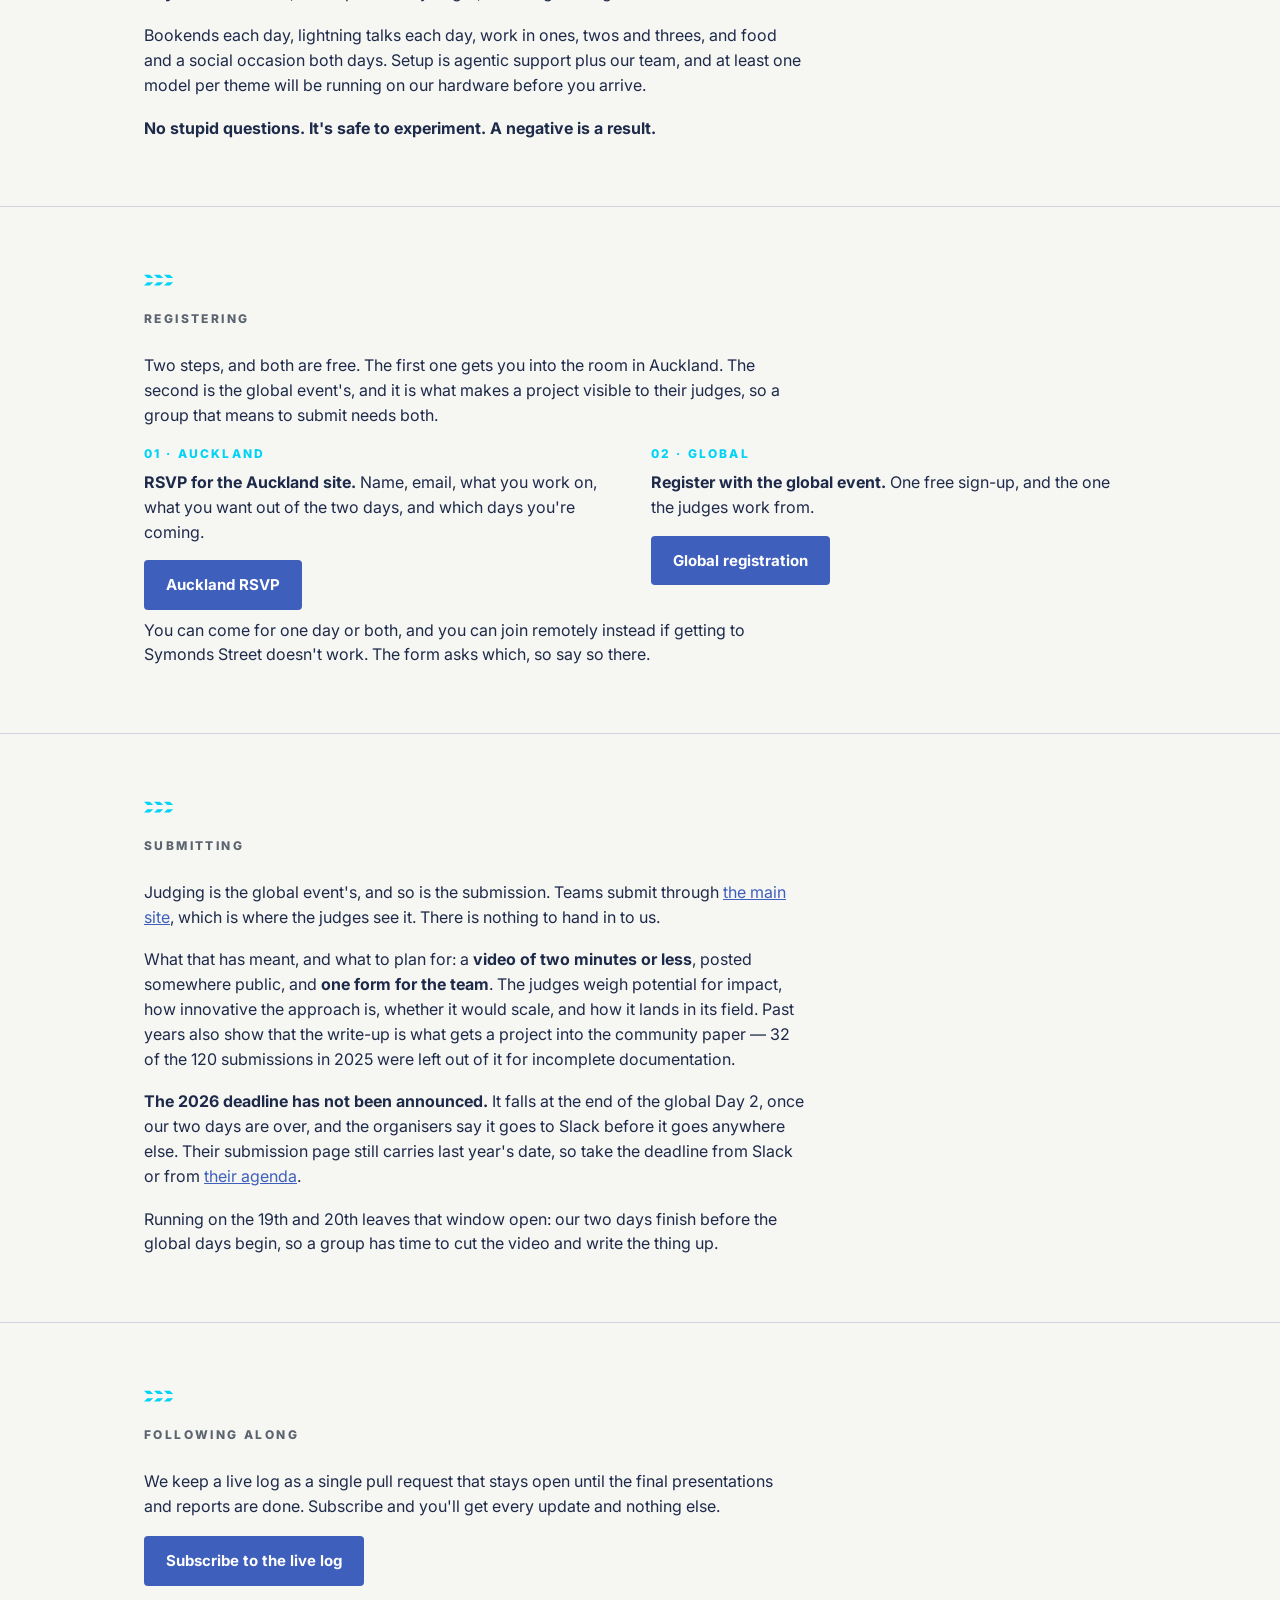
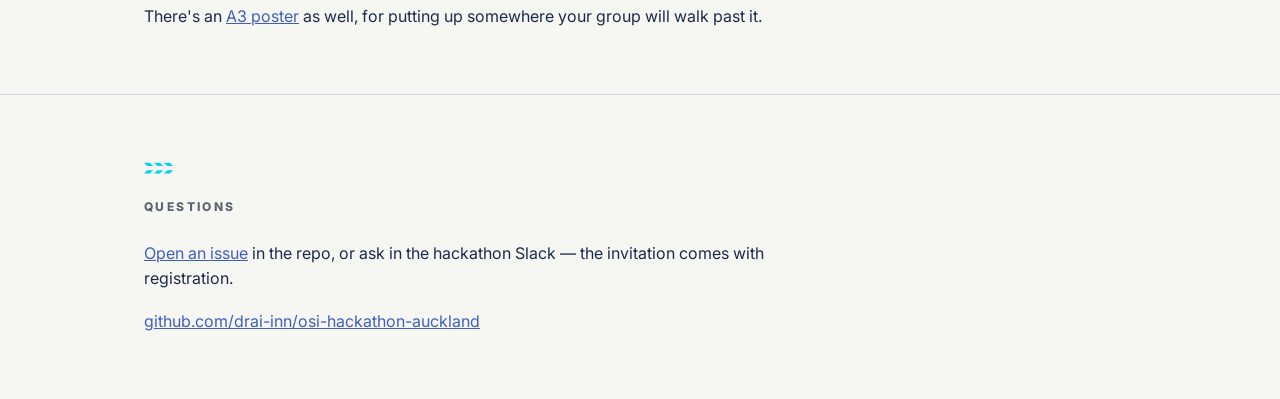
==== commit 61252116: "Add the Auckland RSVP, and make registration two steps everywhere There is now a local registration " ====
--- a/outreach/site/index.html
+++ b/outreach/site/index.html
@@ -268,6 +268,8 @@
 .steps{display:grid;grid-template-columns:repeat(auto-fit,minmax(min(220px,100%),1fr));gap:22px;margin:4px 0 8px}
 .steps .n{color:var(--south);font-weight:800;font-size:12px;letter-spacing:.18em;margin-bottom:6px}
 .steps p{margin:0}
+.steps>div{display:flex;flex-direction:column;align-items:flex-start}
+.steps .go{margin-top:16px}
 .qs{counter-reset:q;list-style:none;margin:6px 0 0}
 .qs li{counter-increment:q;position:relative;padding-left:34px;margin-bottom:10px;max-width:62ch}
 .qs li::before{content:counter(q);position:absolute;left:0;top:1px;width:22px;height:22px;
@@ -297,17 +299,17 @@
       University of Auckland finding out how far up you have to climb before the answer can be
       trusted.</p>
     <div class="cta">
-      <a class="btn btn-primary" href="https://luma.com/ku88xh92" target="_blank" rel="noopener">Register — free</a>
+      <a class="btn btn-primary" href="#registering">Register — free</a>
       <a class="btn btn-ghost" href="#themes">The themes</a>
       <a class="btn btn-ghost" href="#following-along">Follow along</a>
     </div>
-    <p class="cta-note">Registration is the global event's, and it covers every site including
-      this one.</p>
+    <p class="cta-note">Two steps, both free: an RSVP for Auckland, and the global event's
+      registration.</p>
   </div>
 </header>
 
 <div class="facts"><div class="wrap">
-  <div class="fact"><div class="k">When</div><div class="v">Mon 19 – Tue 20 October 2026</div></div>
+  <div class="fact"><div class="k">When</div><div class="v">Mon 19 Oct, 10am – Tue 20 Oct, 4pm</div></div>
   <div class="fact"><div class="k">Where</div><div class="v">Digital Research Innovation &amp; AI Lab · Level 10, 70 Symonds Street</div></div>
   <div class="fact"><div class="k">Cost</div><div class="v">Free</div></div>
   <div class="fact"><div class="k">Bring</div><div class="v">A laptop</div></div>
@@ -364,14 +366,14 @@
     <div><span class="n">120</span><span class="l">projects submitted in 2025</span></div>
     <div><span class="n">16</span><span class="l">on-site locations, plus virtual</span></div>
     <div><span class="n">4</span><span class="l">community papers, every team credited</span></div>
-    <div><span class="n">Free</span><span class="l">one registration covers every site</span></div>
-  </div>
-  <p><b>Auckland runs Mon 19 – Tue 20 October; the global days are 21–22 October.</b> Registering
-    once covers both, and Wednesday the 21st is open if a group wants to carry the work across.
-    Every edition is written up with every contributor named, which for two days' work is a real
-    line on a CV.</p>
+    <div><span class="n">Free</span><span class="l">to take part, at every site</span></div>
+  </div>
+  <p><b>Auckland runs Mon 19 – Tue 20 October; the global days are 21–22 October.</b> Their
+    registration is the one that makes a project visible to the judges, and Wednesday the 21st is
+    open if a group wants to carry the work across. Every edition is written up with every
+    contributor named, which for two days' work is a real line on a CV.</p>
   <div class="cta">
-    <a class="btn btn-primary" href="https://luma.com/ku88xh92" target="_blank" rel="noopener">Register — free</a>
+    <a class="btn btn-primary" href="https://luma.com/ku88xh92" target="_blank" rel="noopener">Register with the global event</a>
     <a class="btn btn-ghost" href="https://llmhackathon.github.io/" target="_blank" rel="noopener">llmhackathon.github.io</a>
     <a class="btn btn-ghost" href="https://join.slack.com/t/llmsformateri-0lw8517/shared_invite/zt-3df7bc0z5-I6odHw8eHaBbtHqsGxqz0Q" target="_blank" rel="noopener">Join their Slack</a>
   </div>
@@ -533,6 +535,24 @@
   <p><b>No stupid questions. It's safe to experiment. A negative is a result.</b></p>
 </div></section>
 
+<section id="registering"><div class="wrap">
+  <svg class="uoa-motif" viewBox="0 0 36 18" aria-hidden="true"><g fill="#00D3F6"><path d="M0 2h7l4 4H4z"/><path d="M12 2h7l4 4h-7z"/><path d="M24 2h7l4 4h-7z"/><path d="M4 11h7l-4 4H0z"/><path d="M16 11h7l-4 4h-7z"/><path d="M28 11h7l-4 4h-7z"/></g></svg>
+  <h2>Registering</h2>
+  <p>Two steps, and both are free. The first one gets you into the room in Auckland. The second is
+    the global event's, and it is what makes a project visible to their judges, so a group that
+    means to submit needs both.</p>
+  <div class="steps">
+    <div><div class="n">01 · AUCKLAND</div><p><b>RSVP for the Auckland site.</b> Name, email, what
+      you work on, what you want out of the two days, and which days you're coming.</p>
+      <a class="btn btn-primary go" href="https://forms.cloud.microsoft/r/JQCAFqHdZ4" target="_blank" rel="noopener">Auckland RSVP</a></div>
+    <div><div class="n">02 · GLOBAL</div><p><b>Register with the global event.</b> One free sign-up,
+      and the one the judges work from.</p>
+      <a class="btn btn-primary go" href="https://luma.com/ku88xh92" target="_blank" rel="noopener">Global registration</a></div>
+  </div>
+  <p>You can come for one day or both, and you can join remotely instead if getting to Symonds
+    Street doesn't work. The form asks which, so say so there.</p>
+</div></section>
+
 <section id="submitting"><div class="wrap">
   <svg class="uoa-motif" viewBox="0 0 36 18" aria-hidden="true"><g fill="#00D3F6"><path d="M0 2h7l4 4H4z"/><path d="M12 2h7l4 4h-7z"/><path d="M24 2h7l4 4h-7z"/><path d="M4 11h7l-4 4H0z"/><path d="M16 11h7l-4 4h-7z"/><path d="M28 11h7l-4 4h-7z"/></g></svg>
   <h2>Submitting</h2>
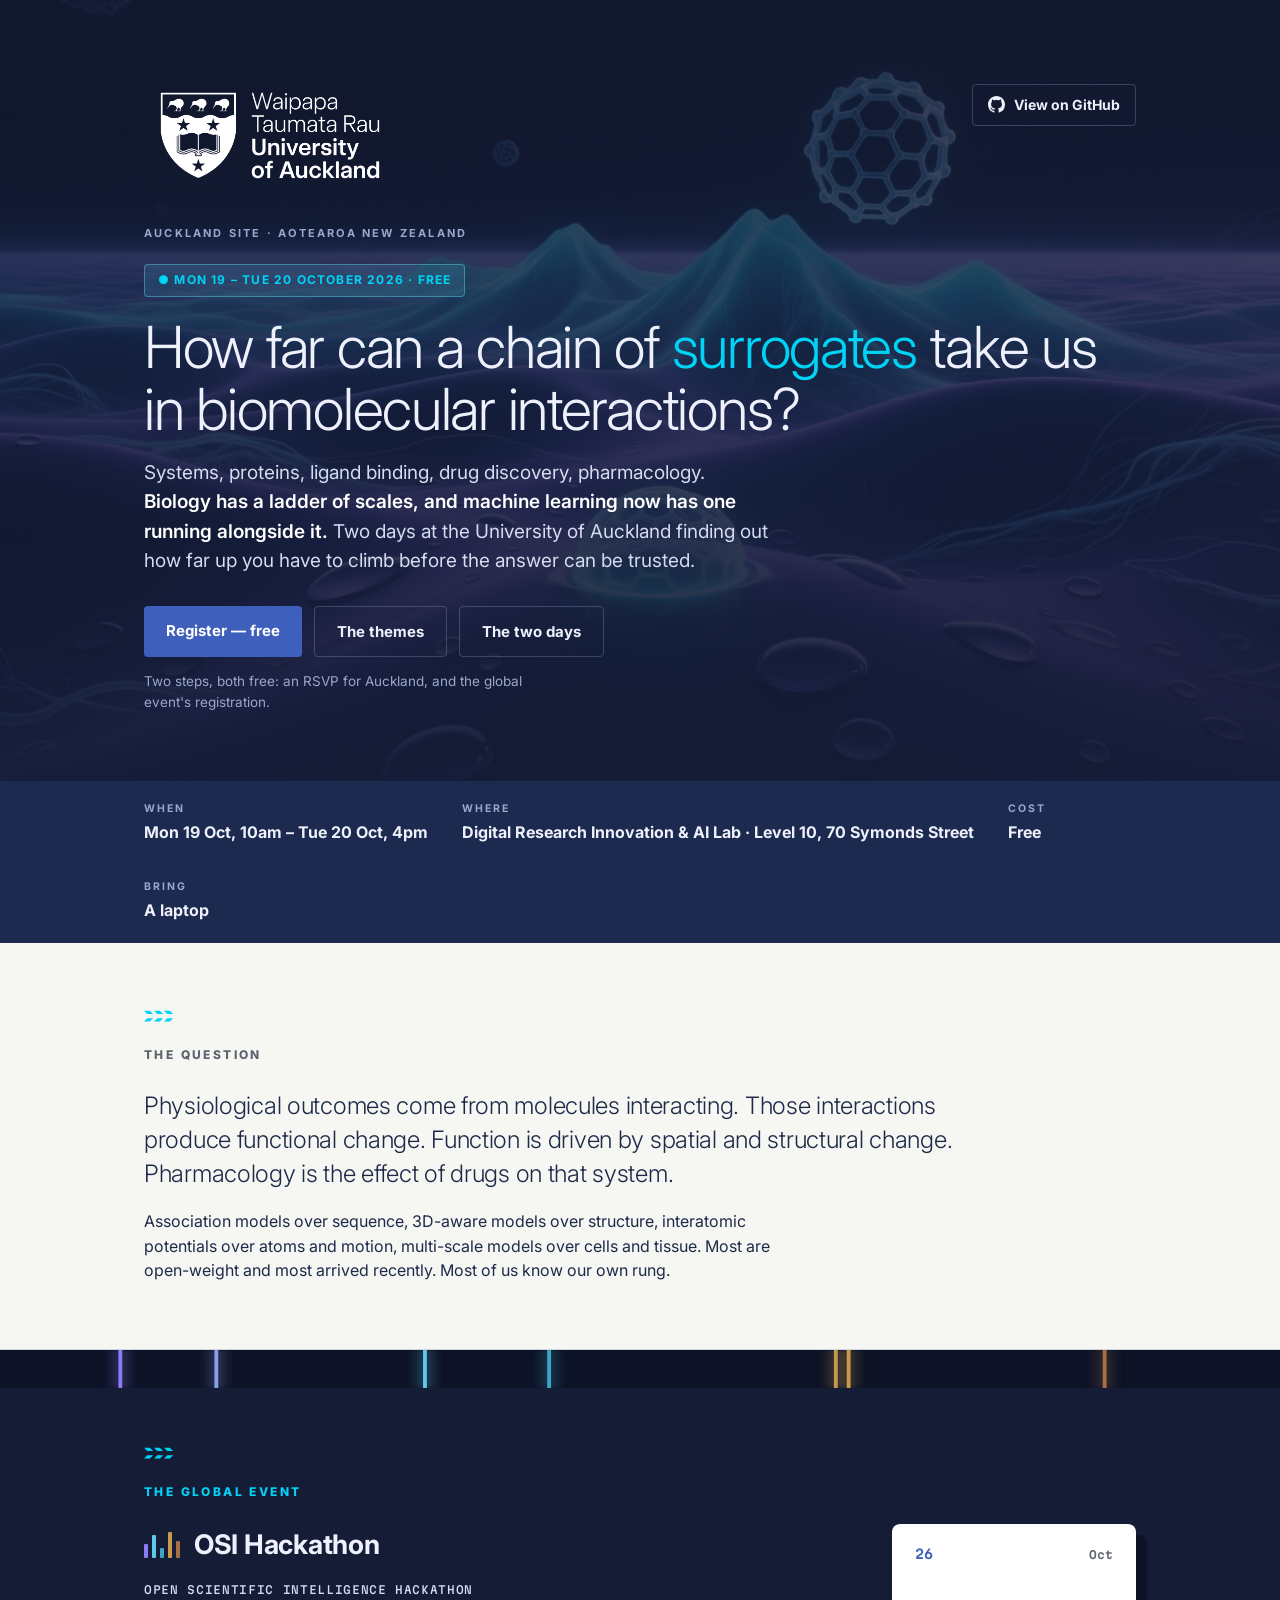
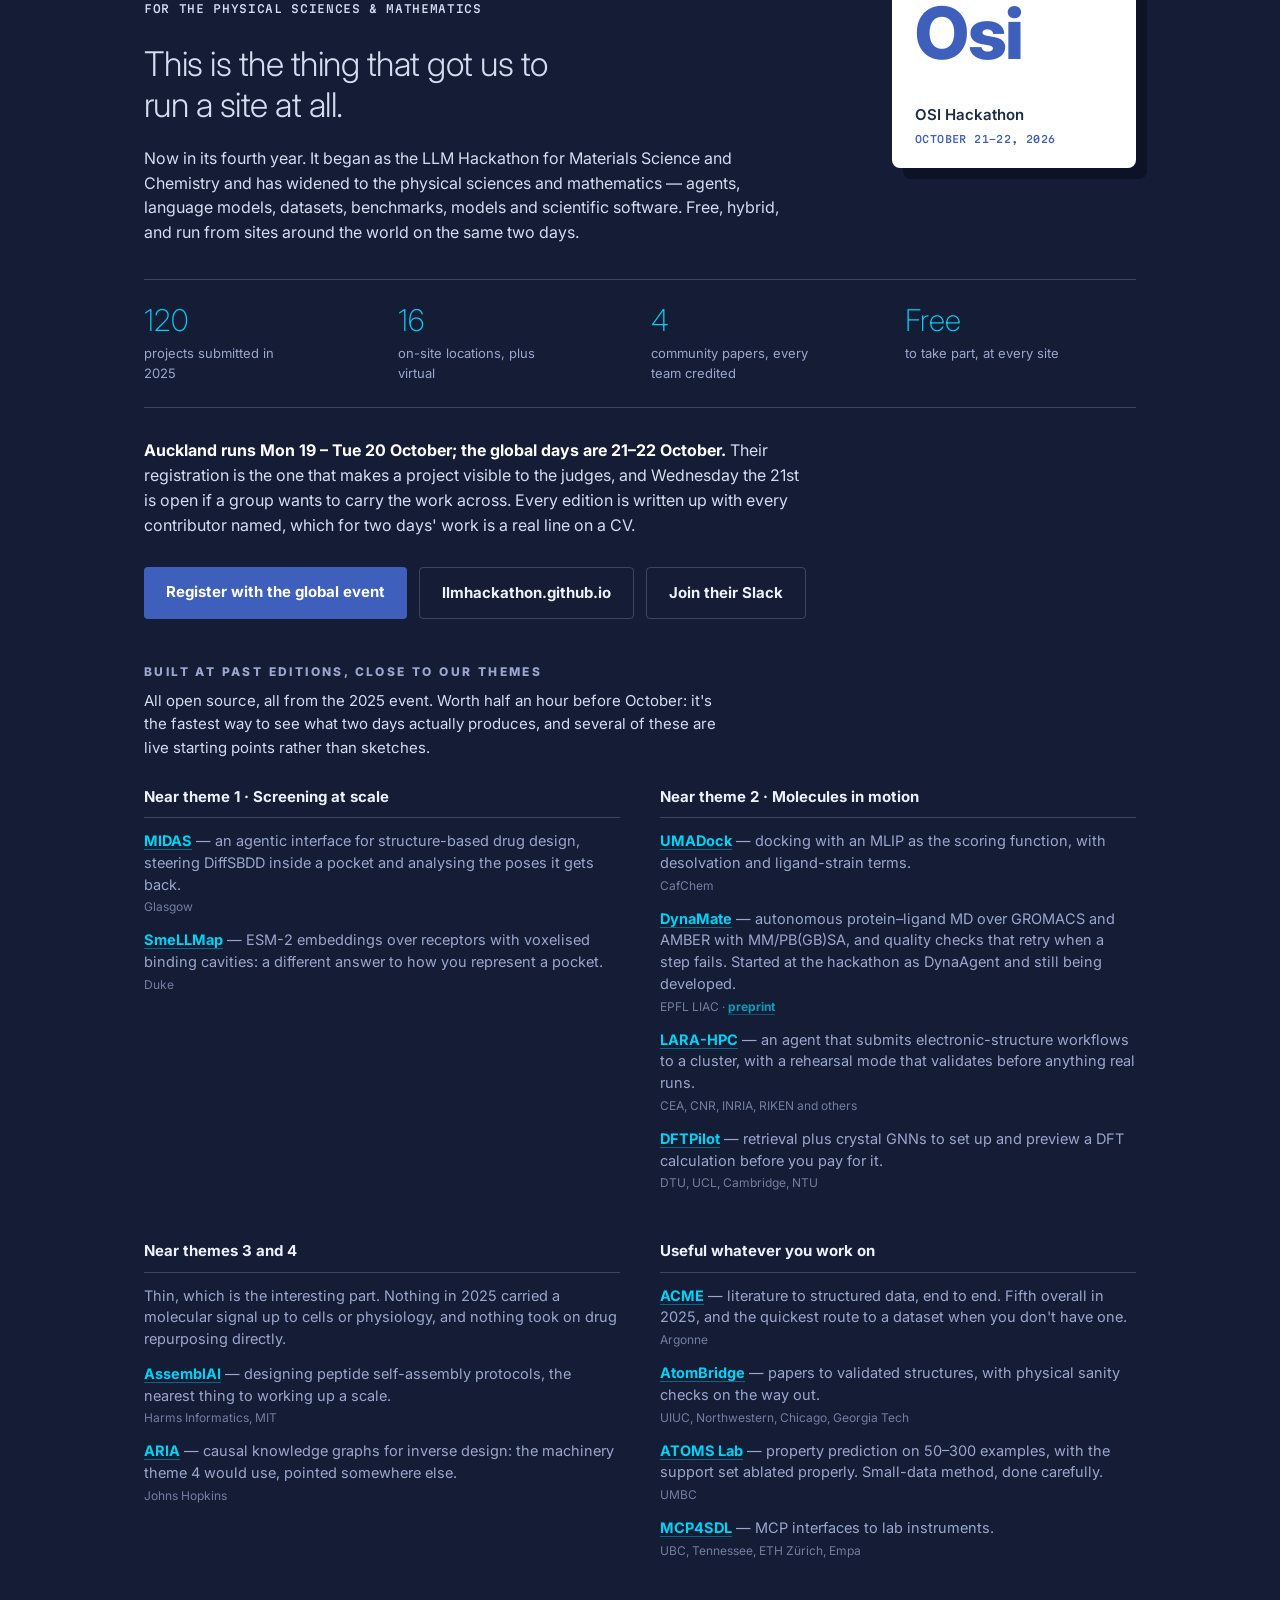
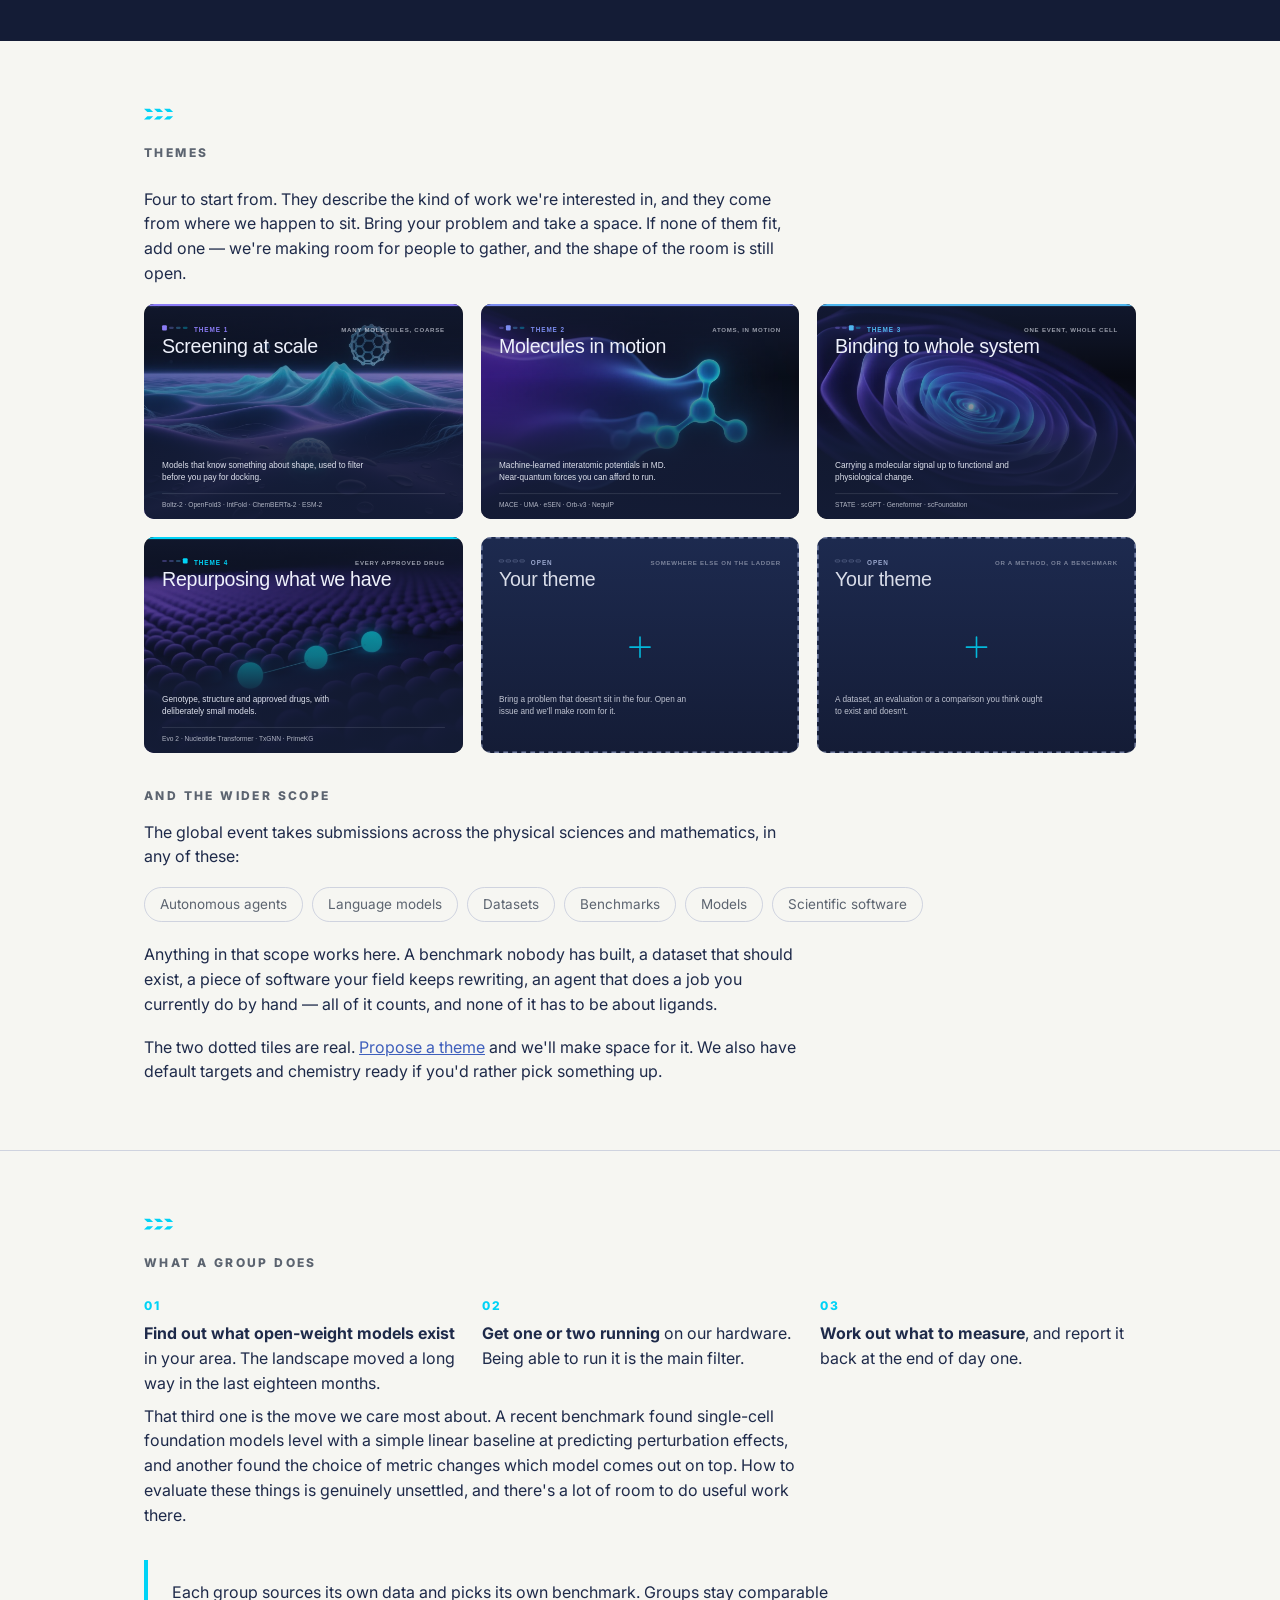
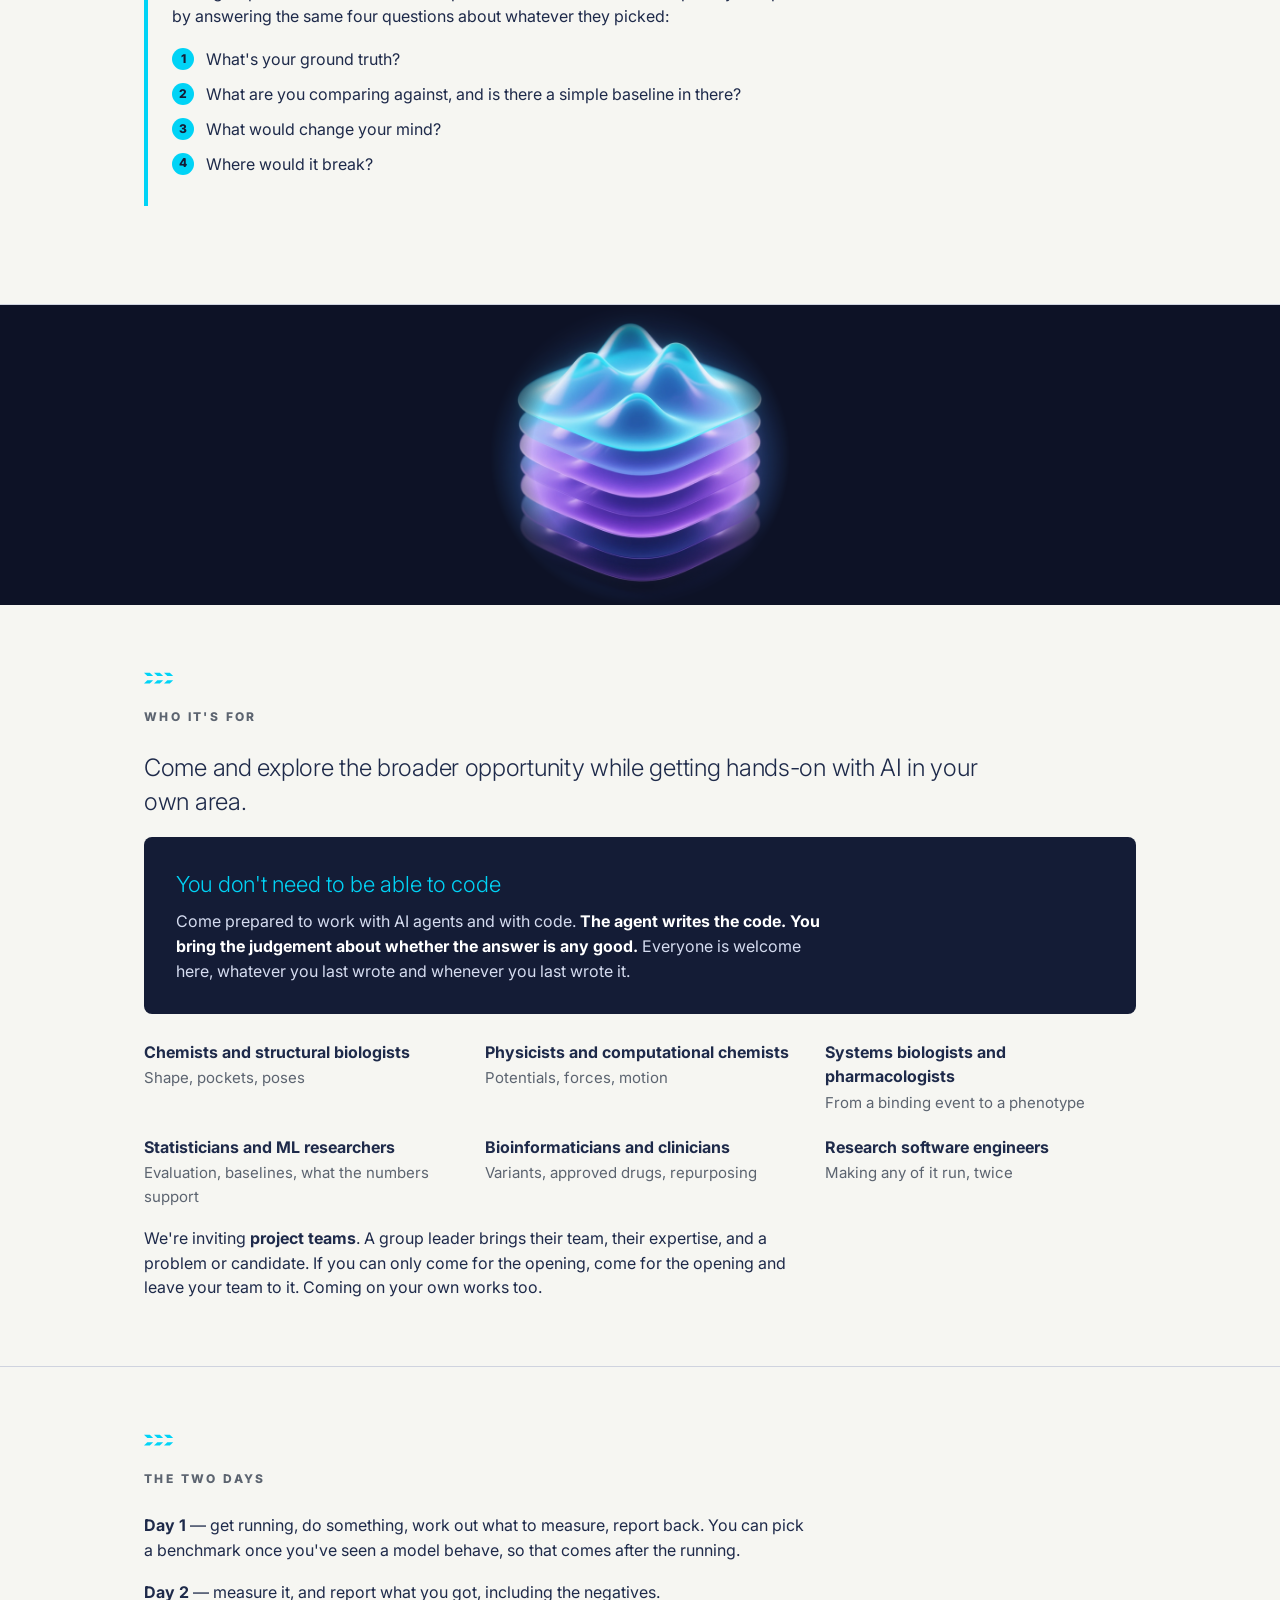
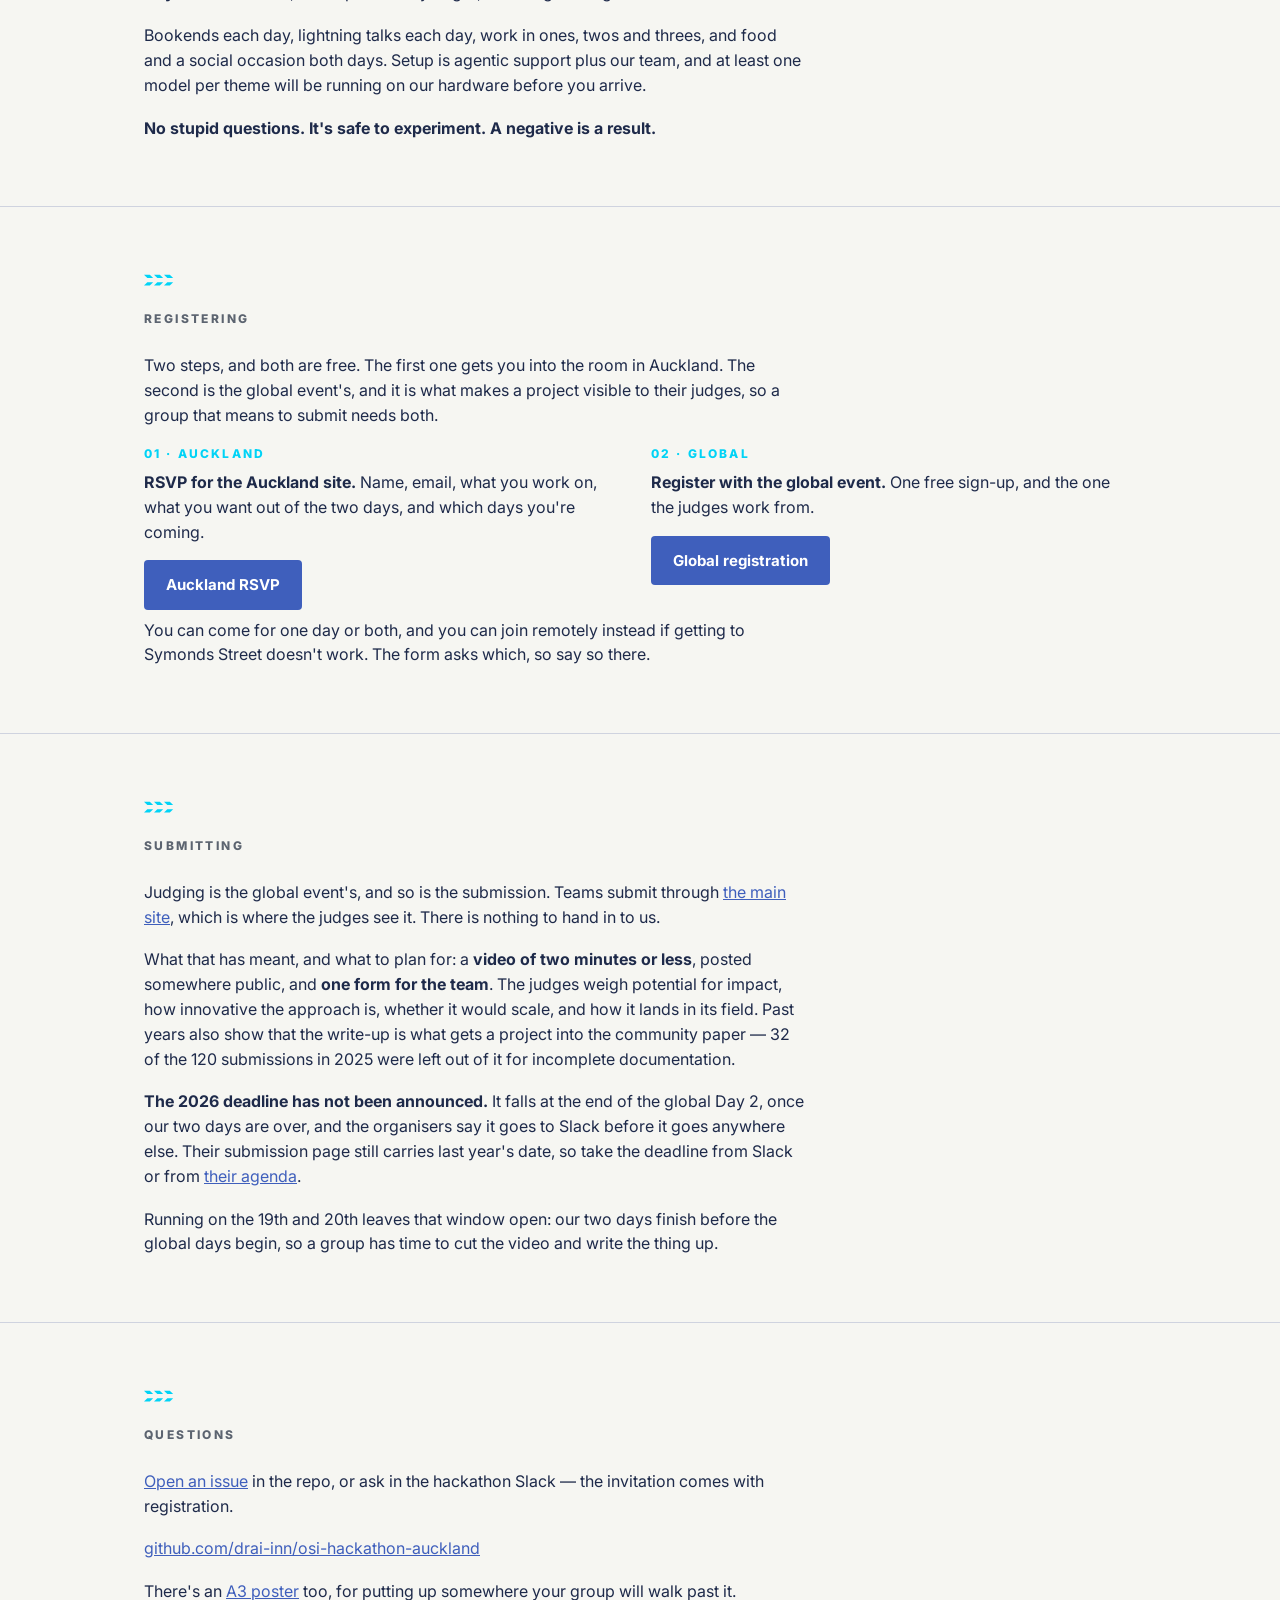
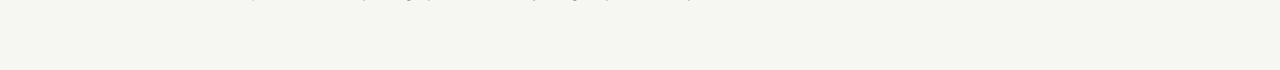
==== commit 8143d932: "Retire the live log Nobody subscribed, so the apparatus cost more than it returned: a branch, an ope" ====
--- a/outreach/site/index.html
+++ b/outreach/site/index.html
@@ -301,7 +301,7 @@
     <div class="cta">
       <a class="btn btn-primary" href="#registering">Register — free</a>
       <a class="btn btn-ghost" href="#themes">The themes</a>
-      <a class="btn btn-ghost" href="#following-along">Follow along</a>
+      <a class="btn btn-ghost" href="#the-two-days">The two days</a>
     </div>
     <p class="cta-note">Two steps, both free: an RSVP for Auckland, and the global event's
       registration.</p>
@@ -375,7 +375,7 @@
   <div class="cta">
     <a class="btn btn-primary" href="https://luma.com/ku88xh92" target="_blank" rel="noopener">Register with the global event</a>
     <a class="btn btn-ghost" href="https://llmhackathon.github.io/" target="_blank" rel="noopener">llmhackathon.github.io</a>
-    <a class="btn btn-ghost" href="https://join.slack.com/t/llmsformateri-0lw8517/shared_invite/zt-3df7bc0z5-I6odHw8eHaBbtHqsGxqz0Q" target="_blank" rel="noopener">Join their Slack</a>
+    <a class="btn btn-ghost" href="https://join.slack.com/t/llmsformateri-0lw8517/shared_invite/zt-4c046lidd-qTNHooaS7NLiT8~mD5dmFg" target="_blank" rel="noopener">Join their Slack</a>
   </div>
 
   <h3 class="g-sub">Built at past editions, close to our themes</h3>
@@ -572,22 +572,14 @@
     days begin, so a group has time to cut the video and write the thing up.</p>
 </div></section>
 
-<section id="following-along"><div class="wrap">
-  <svg class="uoa-motif" viewBox="0 0 36 18" aria-hidden="true"><g fill="#00D3F6"><path d="M0 2h7l4 4H4z"/><path d="M12 2h7l4 4h-7z"/><path d="M24 2h7l4 4h-7z"/><path d="M4 11h7l-4 4H0z"/><path d="M16 11h7l-4 4h-7z"/><path d="M28 11h7l-4 4h-7z"/></g></svg>
-  <h2>Following along</h2>
-  <p>We keep a live log as a single pull request that stays open until the final presentations and
-    reports are done. Subscribe and you'll get every update and nothing else.</p>
-  <p><a class="btn btn-primary" href="https://github.com/drai-inn/osi-hackathon-auckland/pull/16" target="_blank" rel="noopener">Subscribe to the live log</a></p>
-  <p>There's an <a href="../poster-A3.pdf" target="_blank" rel="noopener">A3 poster</a> as well, for
-    putting up somewhere your group will walk past it.</p>
-</div></section>
-
 <section id="questions"><div class="wrap">
   <svg class="uoa-motif" viewBox="0 0 36 18" aria-hidden="true"><g fill="#00D3F6"><path d="M0 2h7l4 4H4z"/><path d="M12 2h7l4 4h-7z"/><path d="M24 2h7l4 4h-7z"/><path d="M4 11h7l-4 4H0z"/><path d="M16 11h7l-4 4h-7z"/><path d="M28 11h7l-4 4h-7z"/></g></svg>
   <h2>Questions</h2>
   <p><a href="https://github.com/drai-inn/osi-hackathon-auckland/issues/new" target="_blank" rel="noopener">Open an issue</a> in the repo, or ask in the
     hackathon Slack — the invitation comes with registration.</p>
   <p><a href="https://github.com/drai-inn/osi-hackathon-auckland" target="_blank" rel="noopener">github.com/drai-inn/osi-hackathon-auckland</a></p>
+  <p>There's an <a href="../poster-A3.pdf" target="_blank" rel="noopener">A3 poster</a> too, for
+    putting up somewhere your group will walk past it.</p>
 </div></section>
 
 </body>
